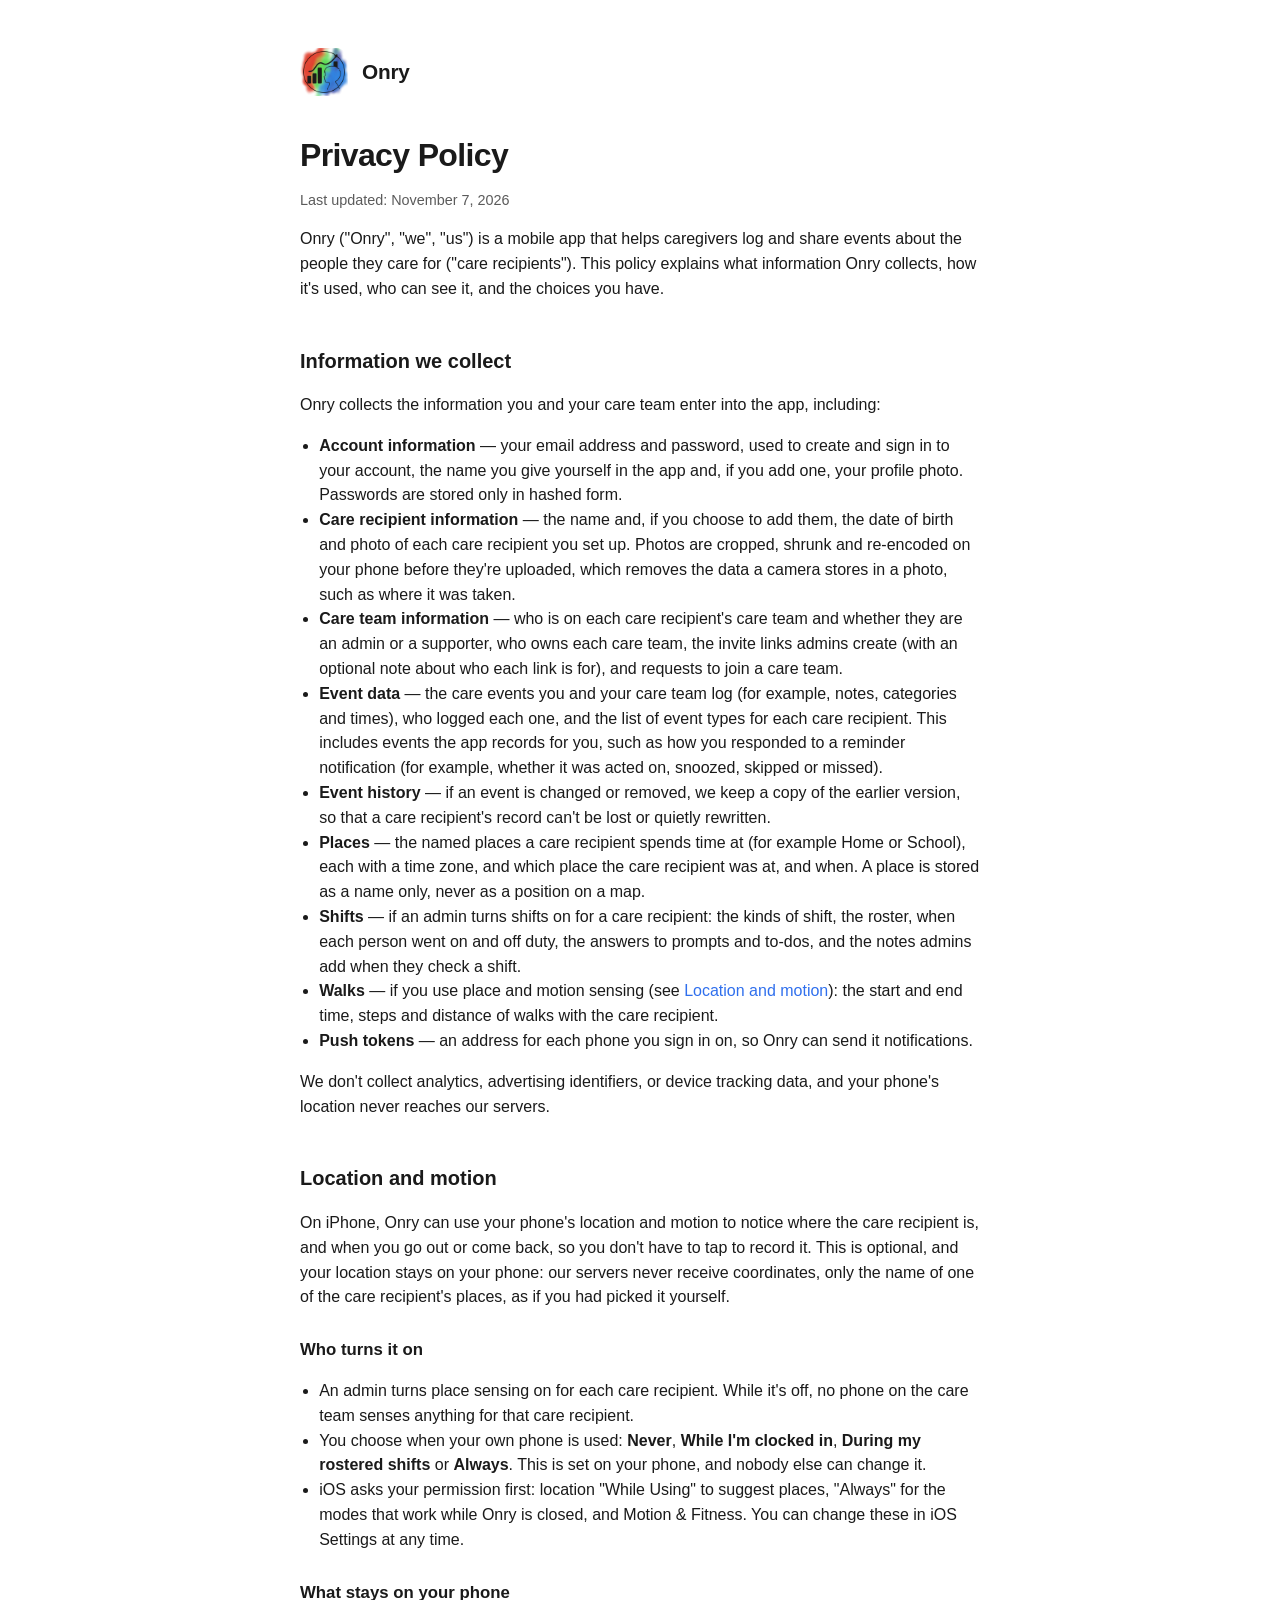
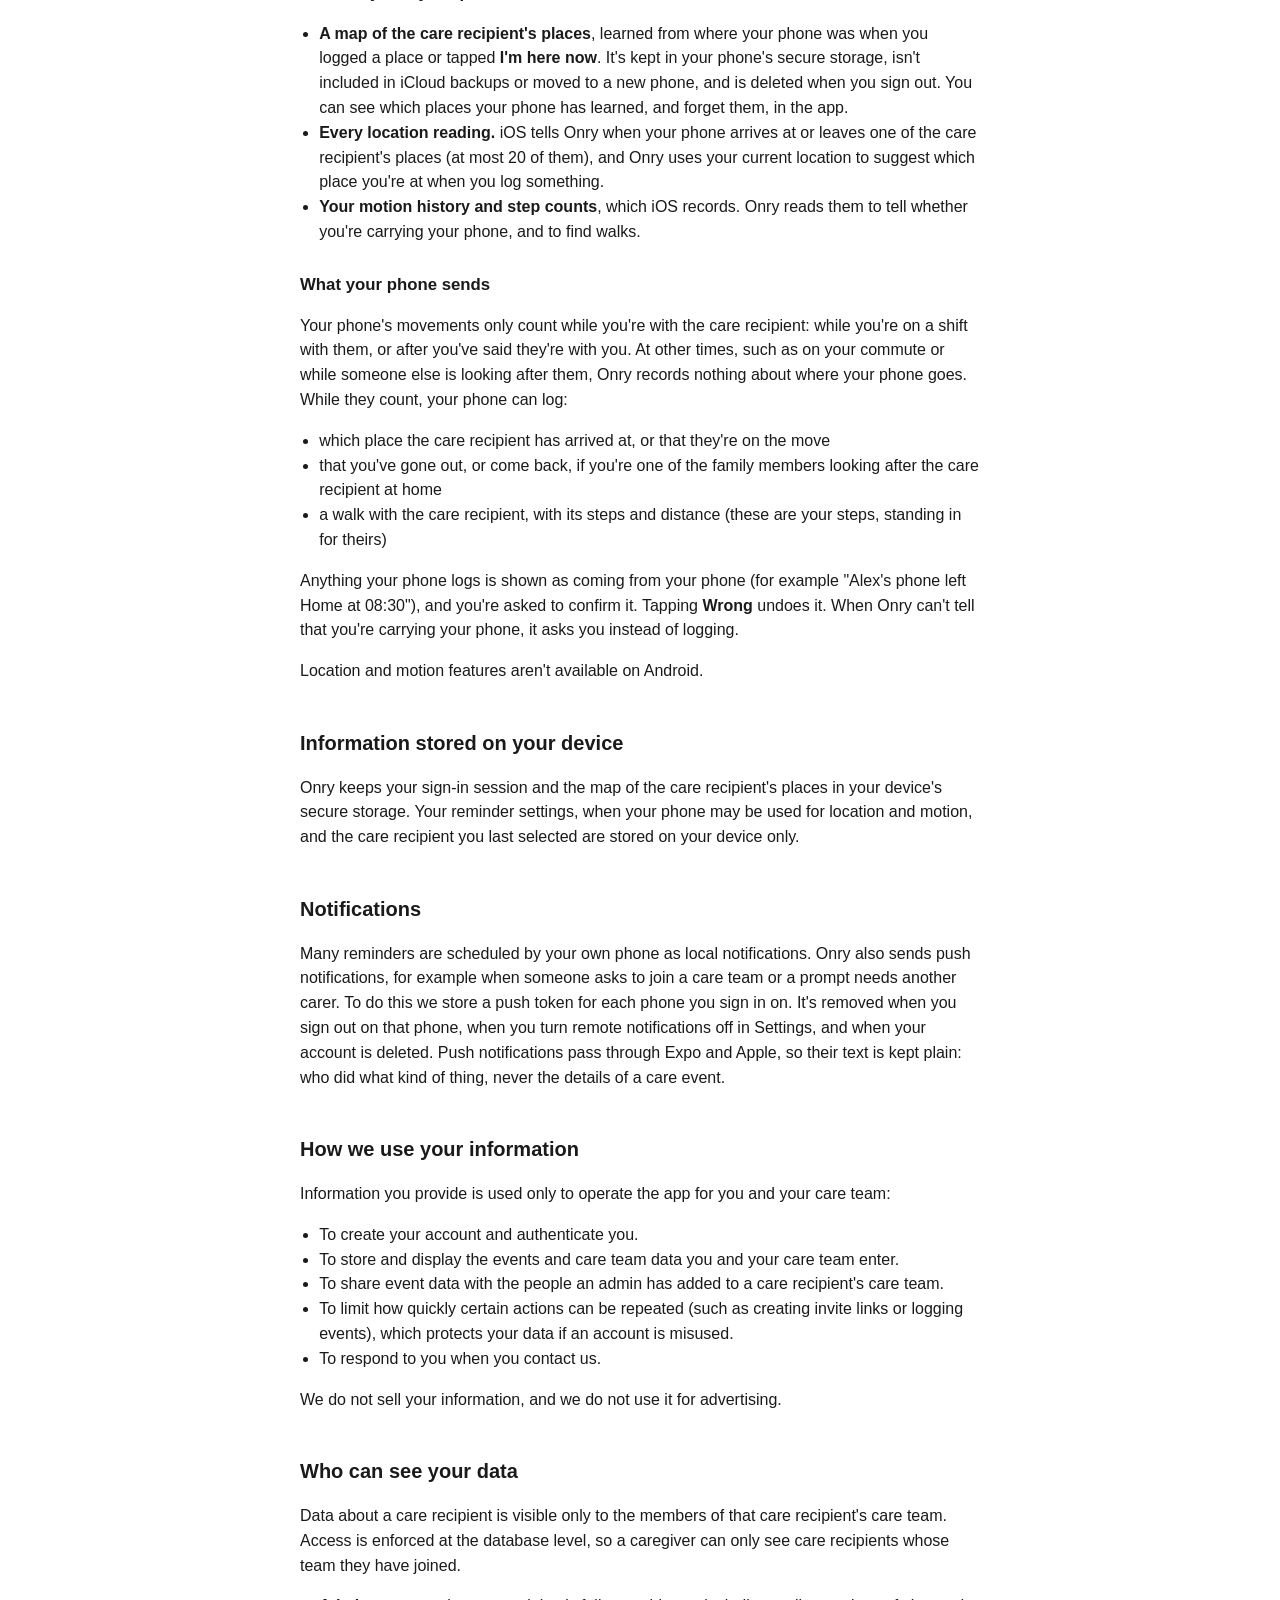
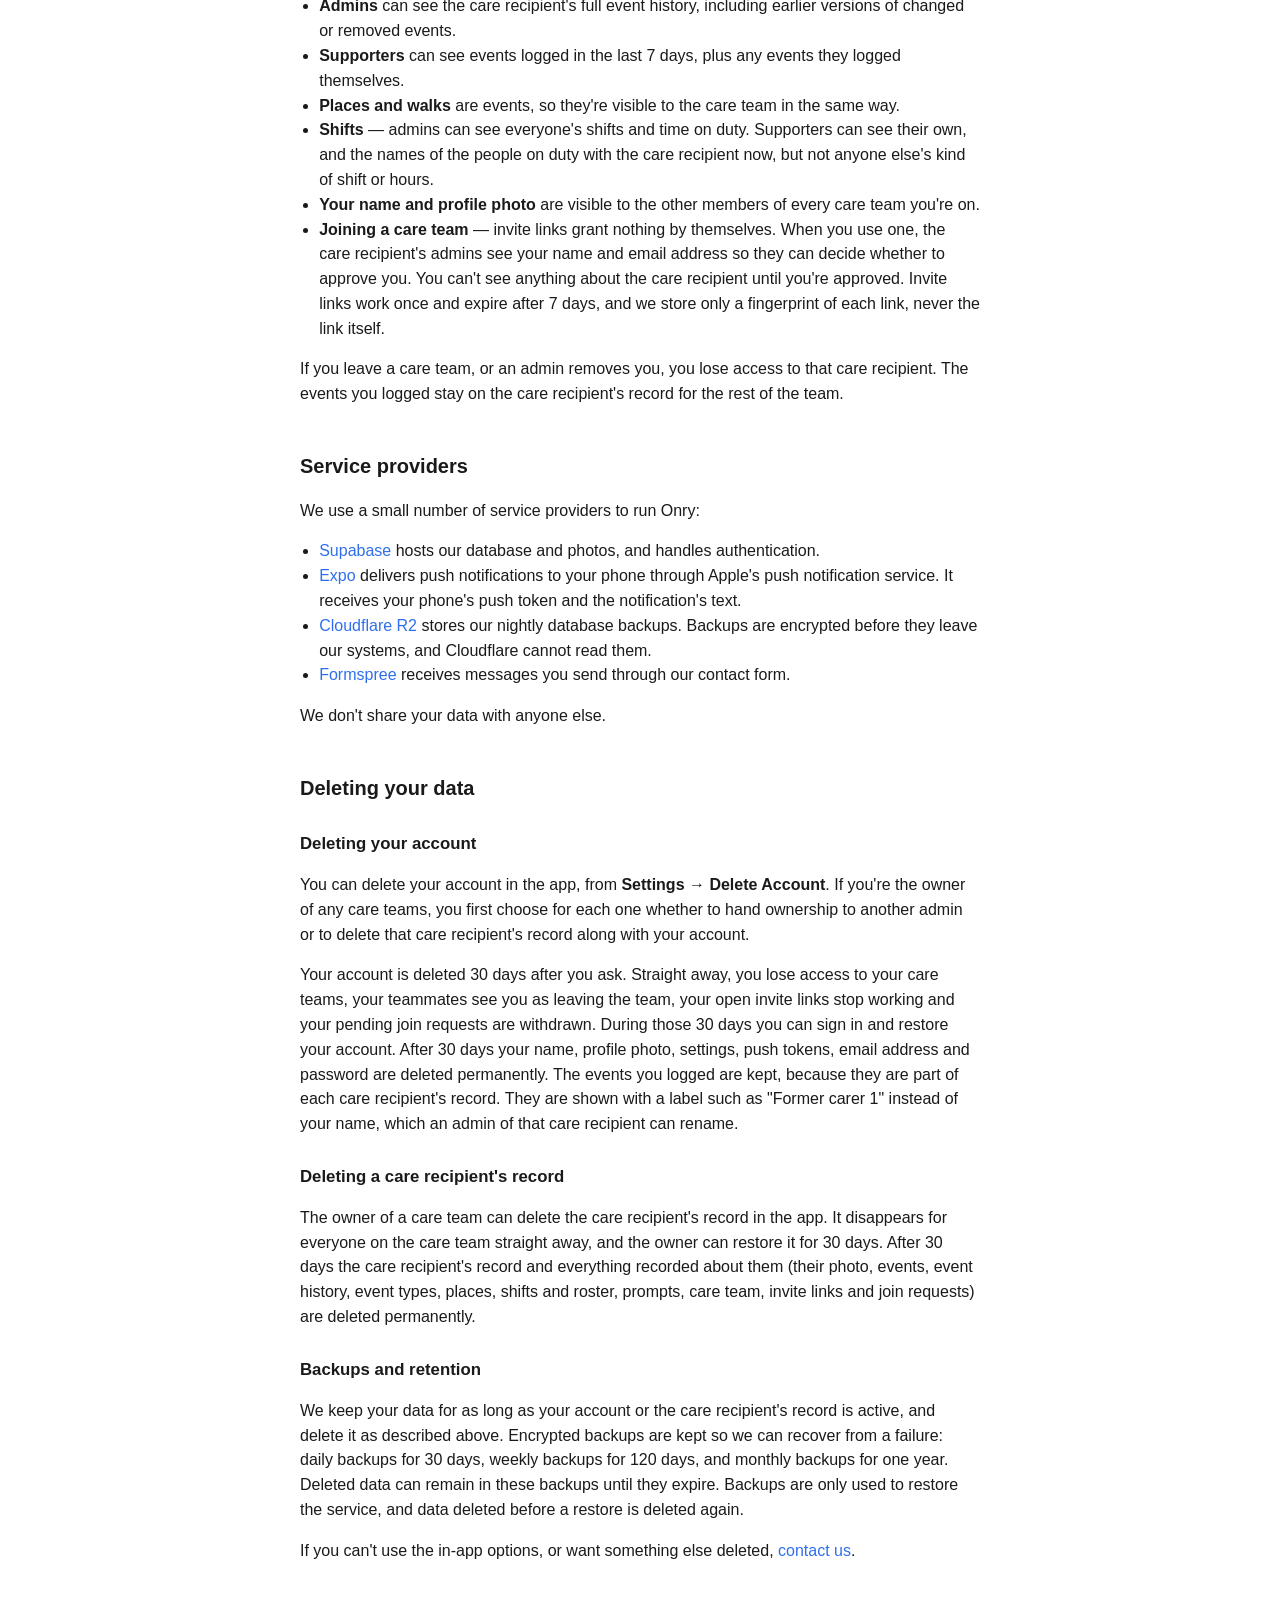
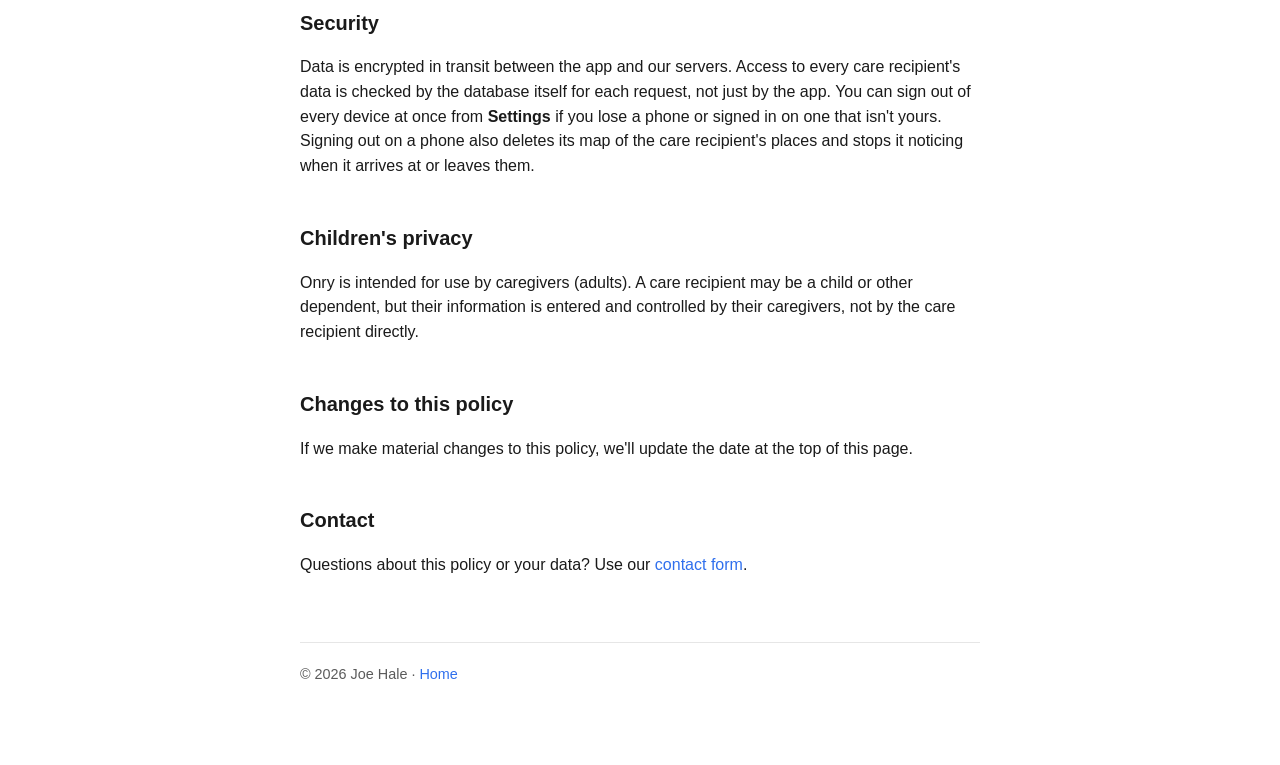
==== privacy/index.html @ ed269657 "📝 Cover location and motion sensing, push notifications, photos, places and shifts in the privacy po" ====
<!doctype html>
<html lang="en">
<head>
  <meta charset="utf-8" />
  <meta name="viewport" content="width=device-width, initial-scale=1" />
  <title>Privacy Policy — Onry</title>
  <meta name="description" content="Onry's privacy policy." />
  <link rel="icon" href="/assets/favicon.png" />
  <link rel="apple-touch-icon" href="/assets/apple-touch-icon.png" />
  <link rel="stylesheet" href="/style.css" />
</head>
<body>
  <div class="wrap">
    <header class="site">
      <img class="logo" src="/assets/logo.png" alt="Onry logo" />
      <span class="name"><a href="/" style="color:inherit">Onry</a></span>
    </header>

    <main>
      <h1>Privacy Policy</h1>
      <p class="updated">Last updated: November 7, 2026</p>

      <p>
        Onry ("Onry", "we", "us") is a mobile app that helps caregivers log and share
        events about the people they care for ("care recipients"). This policy explains what
        information Onry collects, how it's used, who can see it, and the choices you have.
      </p>

      <h2>Information we collect</h2>
      <p>Onry collects the information you and your care team enter into the app, including:</p>
      <ul>
        <li><strong>Account information</strong> — your email address and password, used to create and sign in to your account, the name you give yourself in the app and, if you add one, your profile photo. Passwords are stored only in hashed form.</li>
        <li><strong>Care recipient information</strong> — the name and, if you choose to add them, the date of birth and photo of each care recipient you set up. Photos are cropped, shrunk and re-encoded on your phone before they're uploaded, which removes the data a camera stores in a photo, such as where it was taken.</li>
        <li><strong>Care team information</strong> — who is on each care recipient's care team and whether they are an admin or a supporter, who owns each care team, the invite links admins create (with an optional note about who each link is for), and requests to join a care team.</li>
        <li><strong>Event data</strong> — the care events you and your care team log (for example, notes, categories and times), who logged each one, and the list of event types for each care recipient. This includes events the app records for you, such as how you responded to a reminder notification (for example, whether it was acted on, snoozed, skipped or missed).</li>
        <li><strong>Event history</strong> — if an event is changed or removed, we keep a copy of the earlier version, so that a care recipient's record can't be lost or quietly rewritten.</li>
        <li><strong>Places</strong> — the named places a care recipient spends time at (for example Home or School), each with a time zone, and which place the care recipient was at, and when. A place is stored as a name only, never as a position on a map.</li>
        <li><strong>Shifts</strong> — if an admin turns shifts on for a care recipient: the kinds of shift, the roster, when each person went on and off duty, the answers to prompts and to-dos, and the notes admins add when they check a shift.</li>
        <li><strong>Walks</strong> — if you use place and motion sensing (see <a href="#location-and-motion">Location and motion</a>): the start and end time, steps and distance of walks with the care recipient.</li>
        <li><strong>Push tokens</strong> — an address for each phone you sign in on, so Onry can send it notifications.</li>
      </ul>
      <p>
        We don't collect analytics, advertising identifiers, or device tracking data, and your
        phone's location never reaches our servers.
      </p>

      <h2 id="location-and-motion">Location and motion</h2>
      <p>
        On iPhone, Onry can use your phone's location and motion to notice where the care
        recipient is, and when you go out or come back, so you don't have to tap to record it.
        This is optional, and your location stays on your phone: our servers never receive
        coordinates, only the name of one of the care recipient's places, as if you had picked
        it yourself.
      </p>
      <h3>Who turns it on</h3>
      <ul>
        <li>An admin turns place sensing on for each care recipient. While it's off, no phone on the care team senses anything for that care recipient.</li>
        <li>You choose when your own phone is used: <strong>Never</strong>, <strong>While I'm clocked in</strong>, <strong>During my rostered shifts</strong> or <strong>Always</strong>. This is set on your phone, and nobody else can change it.</li>
        <li>iOS asks your permission first: location "While Using" to suggest places, "Always" for the modes that work while Onry is closed, and Motion &amp; Fitness. You can change these in iOS Settings at any time.</li>
      </ul>
      <h3>What stays on your phone</h3>
      <ul>
        <li><strong>A map of the care recipient's places</strong>, learned from where your phone was when you logged a place or tapped <strong>I'm here now</strong>. It's kept in your phone's secure storage, isn't included in iCloud backups or moved to a new phone, and is deleted when you sign out. You can see which places your phone has learned, and forget them, in the app.</li>
        <li><strong>Every location reading.</strong> iOS tells Onry when your phone arrives at or leaves one of the care recipient's places (at most 20 of them), and Onry uses your current location to suggest which place you're at when you log something.</li>
        <li><strong>Your motion history and step counts</strong>, which iOS records. Onry reads them to tell whether you're carrying your phone, and to find walks.</li>
      </ul>
      <h3>What your phone sends</h3>
      <p>
        Your phone's movements only count while you're with the care recipient: while you're on
        a shift with them, or after you've said they're with you. At other times, such as on your
        commute or while someone else is looking after them, Onry records nothing about where
        your phone goes. While they count, your phone can log:
      </p>
      <ul>
        <li>which place the care recipient has arrived at, or that they're on the move</li>
        <li>that you've gone out, or come back, if you're one of the family members looking after the care recipient at home</li>
        <li>a walk with the care recipient, with its steps and distance (these are your steps, standing in for theirs)</li>
      </ul>
      <p>
        Anything your phone logs is shown as coming from your phone (for example "Alex's phone
        left Home at 08:30"), and you're asked to confirm it. Tapping <strong>Wrong</strong> undoes
        it. When Onry can't tell that you're carrying your phone, it asks you instead of logging.
      </p>
      <p>
        Location and motion features aren't available on Android.
      </p>

      <h2>Information stored on your device</h2>
      <p>
        Onry keeps your sign-in session and the map of the care recipient's places in your
        device's secure storage. Your reminder settings, when your phone may be used for
        location and motion, and the care recipient you last selected are stored on your device
        only.
      </p>

      <h2>Notifications</h2>
      <p>
        Many reminders are scheduled by your own phone as local notifications. Onry also sends
        push notifications, for example when someone asks to join a care team or a prompt needs
        another carer. To do this we store a push token for each phone you sign in on. It's
        removed when you sign out on that phone, when you turn remote notifications off in
        Settings, and when your account is deleted. Push notifications pass through Expo and
        Apple, so their text is kept plain: who did what kind of thing, never the details of a
        care event.
      </p>

      <h2>How we use your information</h2>
      <p>Information you provide is used only to operate the app for you and your care team:</p>
      <ul>
        <li>To create your account and authenticate you.</li>
        <li>To store and display the events and care team data you and your care team enter.</li>
        <li>To share event data with the people an admin has added to a care recipient's care team.</li>
        <li>To limit how quickly certain actions can be repeated (such as creating invite links or logging events), which protects your data if an account is misused.</li>
        <li>To respond to you when you contact us.</li>
      </ul>
      <p>We do not sell your information, and we do not use it for advertising.</p>

      <h2>Who can see your data</h2>
      <p>
        Data about a care recipient is visible only to the members of that care recipient's care
        team. Access is enforced at the database level, so a caregiver can only see care
        recipients whose team they have joined.
      </p>
      <ul>
        <li><strong>Admins</strong> can see the care recipient's full event history, including earlier versions of changed or removed events.</li>
        <li><strong>Supporters</strong> can see events logged in the last 7 days, plus any events they logged themselves.</li>
        <li><strong>Places and walks</strong> are events, so they're visible to the care team in the same way.</li>
        <li><strong>Shifts</strong> — admins can see everyone's shifts and time on duty. Supporters can see their own, and the names of the people on duty with the care recipient now, but not anyone else's kind of shift or hours.</li>
        <li><strong>Your name and profile photo</strong> are visible to the other members of every care team you're on.</li>
        <li>
          <strong>Joining a care team</strong> — invite links grant nothing by themselves. When
          you use one, the care recipient's admins see your name and email address so they can
          decide whether to approve you. You can't see anything about the care recipient until
          you're approved. Invite links work once and expire after 7 days, and we store only a
          fingerprint of each link, never the link itself.
        </li>
      </ul>
      <p>
        If you leave a care team, or an admin removes you, you lose access to that care
        recipient. The events you logged stay on the care recipient's record for the rest of the
        team.
      </p>

      <h2>Service providers</h2>
      <p>We use a small number of service providers to run Onry:</p>
      <ul>
        <li><a href="https://supabase.com" target="_blank" rel="noopener">Supabase</a> hosts our database and photos, and handles authentication.</li>
        <li><a href="https://expo.dev" target="_blank" rel="noopener">Expo</a> delivers push notifications to your phone through Apple's push notification service. It receives your phone's push token and the notification's text.</li>
        <li><a href="https://www.cloudflare.com/developer-platform/products/r2/" target="_blank" rel="noopener">Cloudflare R2</a> stores our nightly database backups. Backups are encrypted before they leave our systems, and Cloudflare cannot read them.</li>
        <li><a href="https://formspree.io" target="_blank" rel="noopener">Formspree</a> receives messages you send through our contact form.</li>
      </ul>
      <p>We don't share your data with anyone else.</p>

      <h2>Deleting your data</h2>
      <h3>Deleting your account</h3>
      <p>
        You can delete your account in the app, from <strong>Settings → Delete Account</strong>.
        If you're the owner of any care teams, you first choose for each one whether to hand
        ownership to another admin or to delete that care recipient's record along with your
        account.
      </p>
      <p>
        Your account is deleted 30 days after you ask. Straight away, you lose access to your care
        teams, your teammates see you as leaving the team, your open invite links stop working and
        your pending join requests are withdrawn. During those 30 days you can sign in and restore
        your account. After 30 days your name, profile photo, settings, push tokens, email address
        and password are deleted permanently. The events you logged are kept, because they are part of each care
        recipient's record. They are shown with a label such as "Former carer 1" instead of your
        name, which an admin of that care recipient can rename.
      </p>
      <h3>Deleting a care recipient's record</h3>
      <p>
        The owner of a care team can delete the care recipient's record in the app. It disappears
        for everyone on the care team straight away, and the owner can restore it for 30 days.
        After 30 days the care recipient's record and everything recorded about them (their photo, events, event history, event types,
        places, shifts and roster, prompts, care team, invite links and join requests) are deleted
        permanently.
      </p>
      <h3>Backups and retention</h3>
      <p>
        We keep your data for as long as your account or the care recipient's record is active,
        and delete it as described above. Encrypted backups are kept so we can recover from a
        failure: daily backups for 30 days, weekly backups for 120 days, and monthly backups for
        one year. Deleted data can remain in these backups until they expire. Backups are only
        used to restore the service, and data deleted before a restore is deleted again.
      </p>
      <p>
        If you can't use the in-app options, or want something else deleted,
        <a href="/contact/">contact us</a>.
      </p>

      <h2>Security</h2>
      <p>
        Data is encrypted in transit between the app and our servers. Access to every care
        recipient's data is checked by the database itself for each request, not just by the app.
        You can sign out of every device at once from <strong>Settings</strong> if you lose a
        phone or signed in on one that isn't yours. Signing out on a phone also deletes its map
        of the care recipient's places and stops it noticing when it arrives at or leaves them.
      </p>

      <h2>Children's privacy</h2>
      <p>
        Onry is intended for use by caregivers (adults). A care recipient may be a child or
        other dependent, but their information is entered and controlled by their caregivers, not
        by the care recipient directly.
      </p>

      <h2>Changes to this policy</h2>
      <p>
        If we make material changes to this policy, we'll update the date at the top of this page.
      </p>

      <h2>Contact</h2>
      <p>
        Questions about this policy or your data? Use our <a href="/contact/">contact form</a>.
      </p>
    </main>

    <footer class="site">
      &copy; <span id="year"></span> Joe Hale · <a href="/">Home</a>
    </footer>
  </div>

  <script>
    document.getElementById("year").textContent = new Date().getFullYear();
  </script>
</body>
</html>
---- style.css ----
:root {
  color-scheme: light dark;
  --bg: #ffffff;
  --fg: #1a1a1a;
  --muted: #5b5b5b;
  --accent: #2f6fed;
  --border: #e6e6e6;
  --card-bg: #f7f8fa;
}

@media (prefers-color-scheme: dark) {
  :root {
    --bg: #121212;
    --fg: #f2f2f2;
    --muted: #b3b3b3;
    --accent: #6fa1ff;
    --border: #2a2a2a;
    --card-bg: #1c1d1f;
  }
}

* {
  box-sizing: border-box;
}

html, body {
  margin: 0;
  padding: 0;
}

body {
  background: var(--bg);
  color: var(--fg);
  font-family: -apple-system, BlinkMacSystemFont, "Segoe UI", Roboto, Helvetica, Arial, sans-serif;
  line-height: 1.55;
}

.wrap {
  max-width: 720px;
  margin: 0 auto;
  padding: 48px 20px 80px;
}

header.site {
  display: flex;
  align-items: center;
  gap: 14px;
  margin-bottom: 40px;
}

header.site img.logo {
  width: 48px;
  height: 48px;
  border-radius: 12px;
}

header.site .name {
  font-size: 1.3rem;
  font-weight: 700;
  letter-spacing: -0.01em;
}

header.site .name a {
  color: inherit;
}

.card-title {
  font-size: 1.05rem;
  margin: 0 0 6px;
}

.card p:last-child {
  margin-bottom: 0;
}

a.button {
  display: inline-block;
  font-weight: 600;
  color: #fff;
  background: var(--accent);
  border-radius: 8px;
  padding: 10px 20px;
}

a.button:hover {
  text-decoration: none;
  opacity: 0.9;
}

a {
  color: var(--accent);
  text-decoration: none;
}

a:hover {
  text-decoration: underline;
}

h1 {
  font-size: 2rem;
  line-height: 1.2;
  margin: 0 0 12px;
  letter-spacing: -0.02em;
}

h2 {
  font-size: 1.25rem;
  margin-top: 2.2em;
}

h3 {
  font-size: 1.05rem;
  margin: 1.6em 0 0.4em;
}

p.tagline {
  font-size: 1.15rem;
  color: var(--muted);
  margin-top: 0;
}

.card {
  background: var(--card-bg);
  border: 1px solid var(--border);
  border-radius: 14px;
  padding: 24px;
  margin: 28px 0;
}

.links {
  display: flex;
  flex-wrap: wrap;
  gap: 10px 20px;
  margin-top: 24px;
}

form.card {
  display: flex;
  flex-direction: column;
  gap: 6px;
}

form.card label {
  font-size: 0.9rem;
  color: var(--muted);
  margin-top: 10px;
}

form.card label:first-of-type {
  margin-top: 0;
}

form.card input[type="email"],
form.card textarea {
  font: inherit;
  color: var(--fg);
  background: var(--bg);
  border: 1px solid var(--border);
  border-radius: 8px;
  padding: 10px 12px;
  resize: vertical;
}

form.card button {
  align-self: flex-start;
  margin-top: 14px;
  font: inherit;
  font-weight: 600;
  color: #fff;
  background: var(--accent);
  border: none;
  border-radius: 8px;
  padding: 10px 20px;
  cursor: pointer;
}

form.card button:hover {
  opacity: 0.9;
}

footer.site {
  margin-top: 64px;
  padding-top: 20px;
  border-top: 1px solid var(--border);
  color: var(--muted);
  font-size: 0.9rem;
}

.updated {
  color: var(--muted);
  font-size: 0.9rem;
}

ul {
  padding-left: 1.2em;
}

code {
  background: var(--card-bg);
  padding: 0.1em 0.4em;
  border-radius: 4px;
  font-size: 0.9em;
}
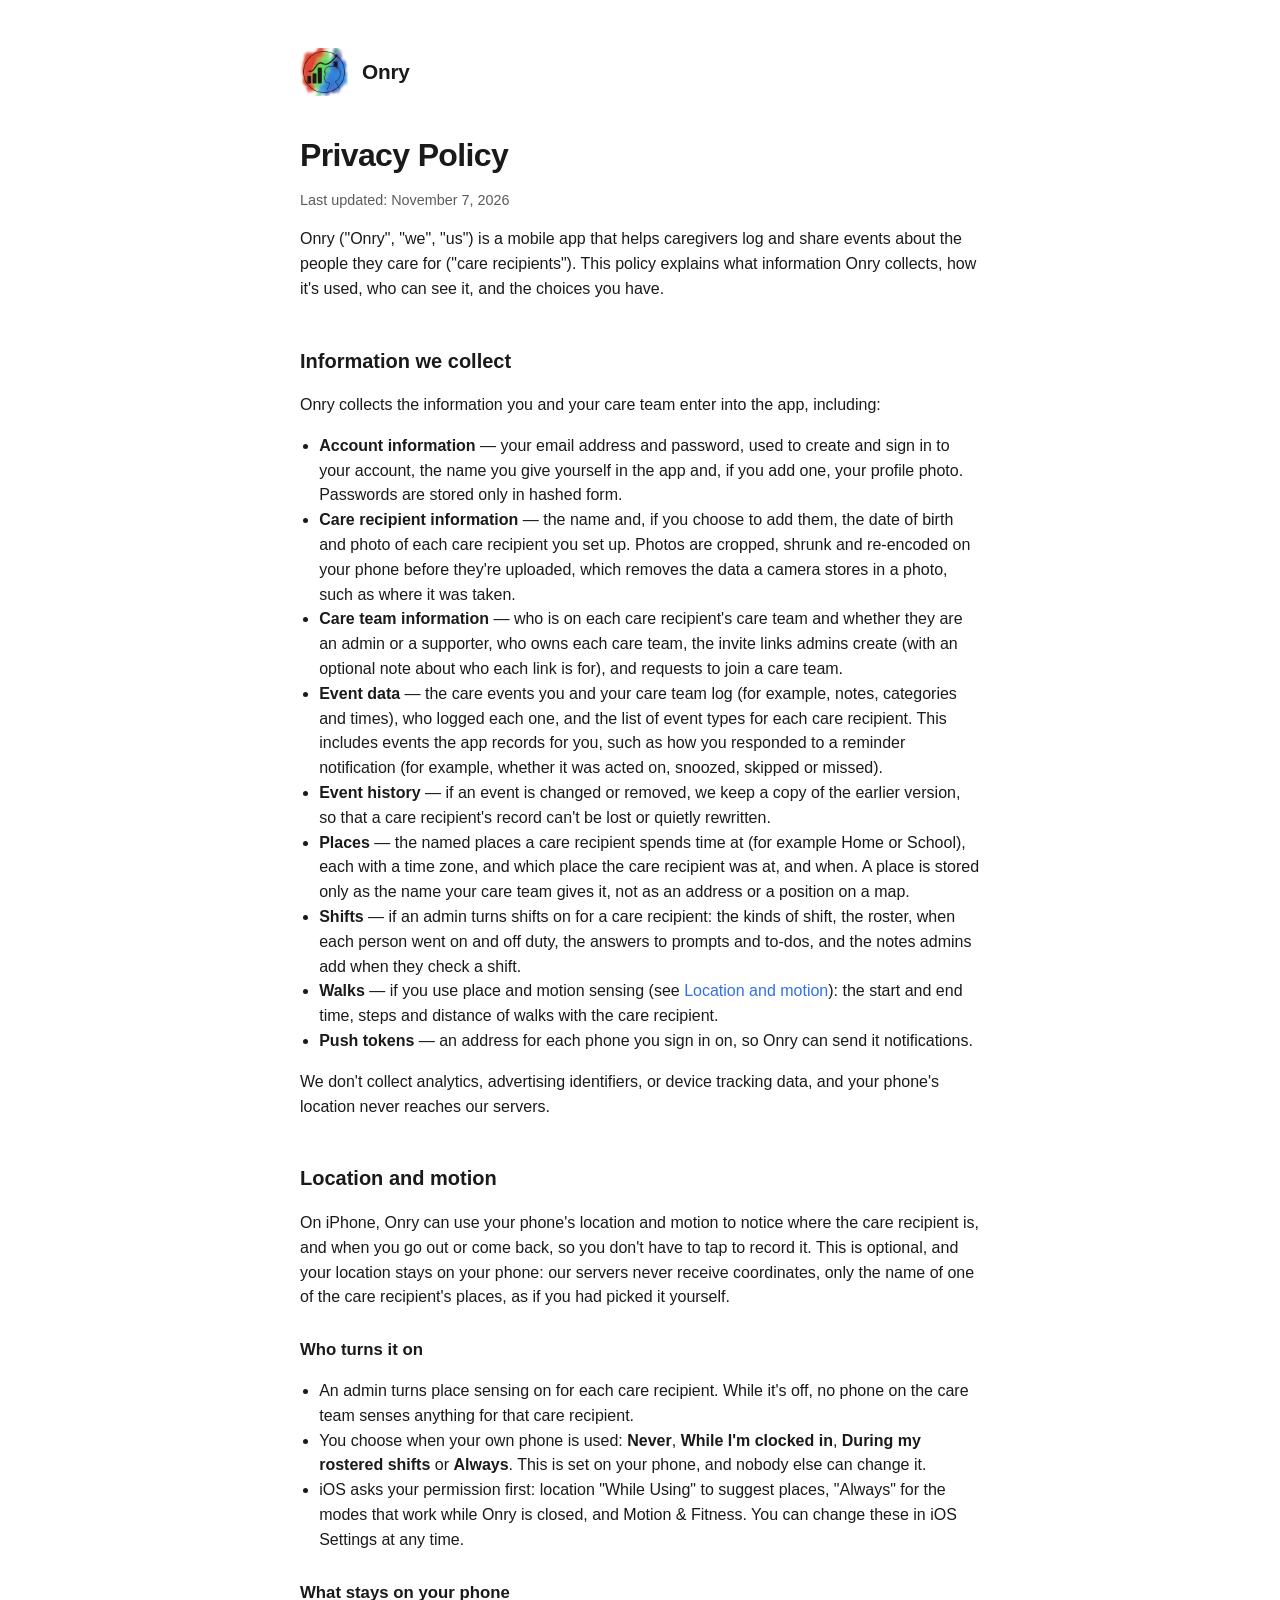
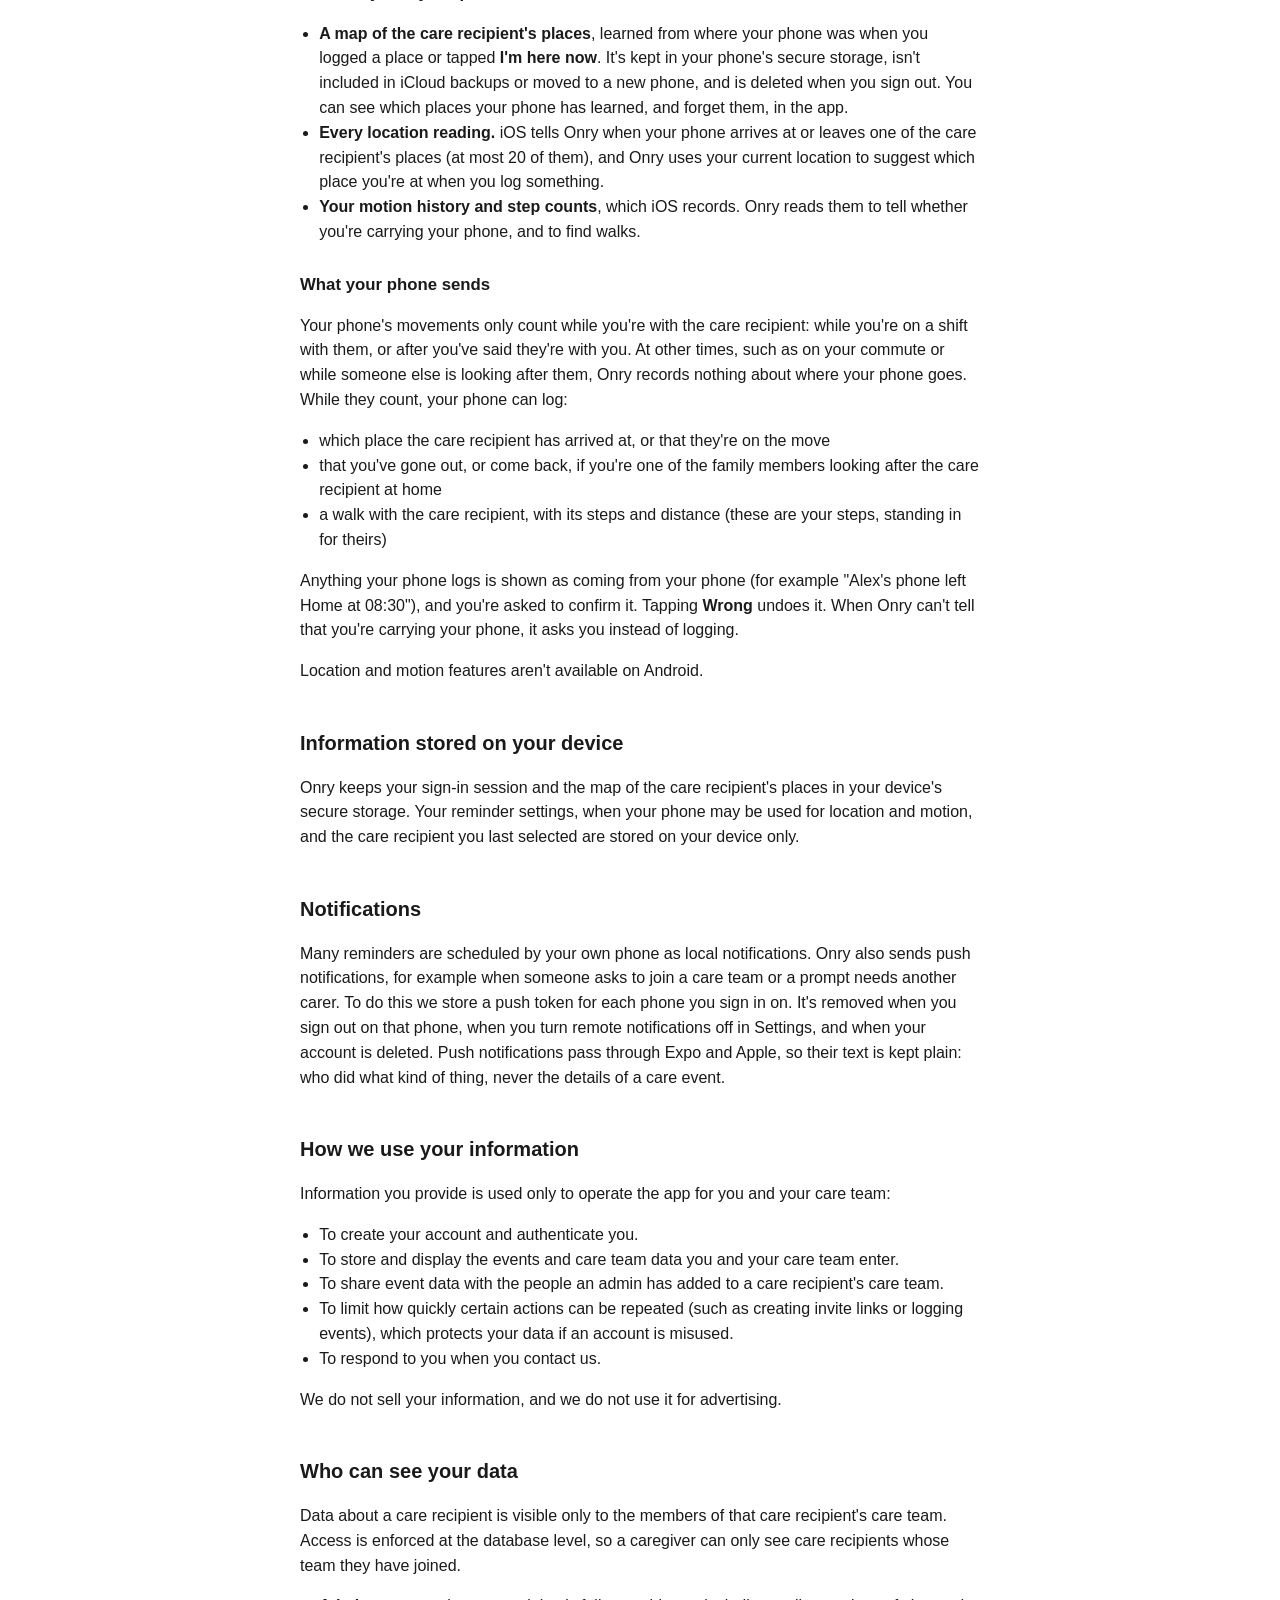
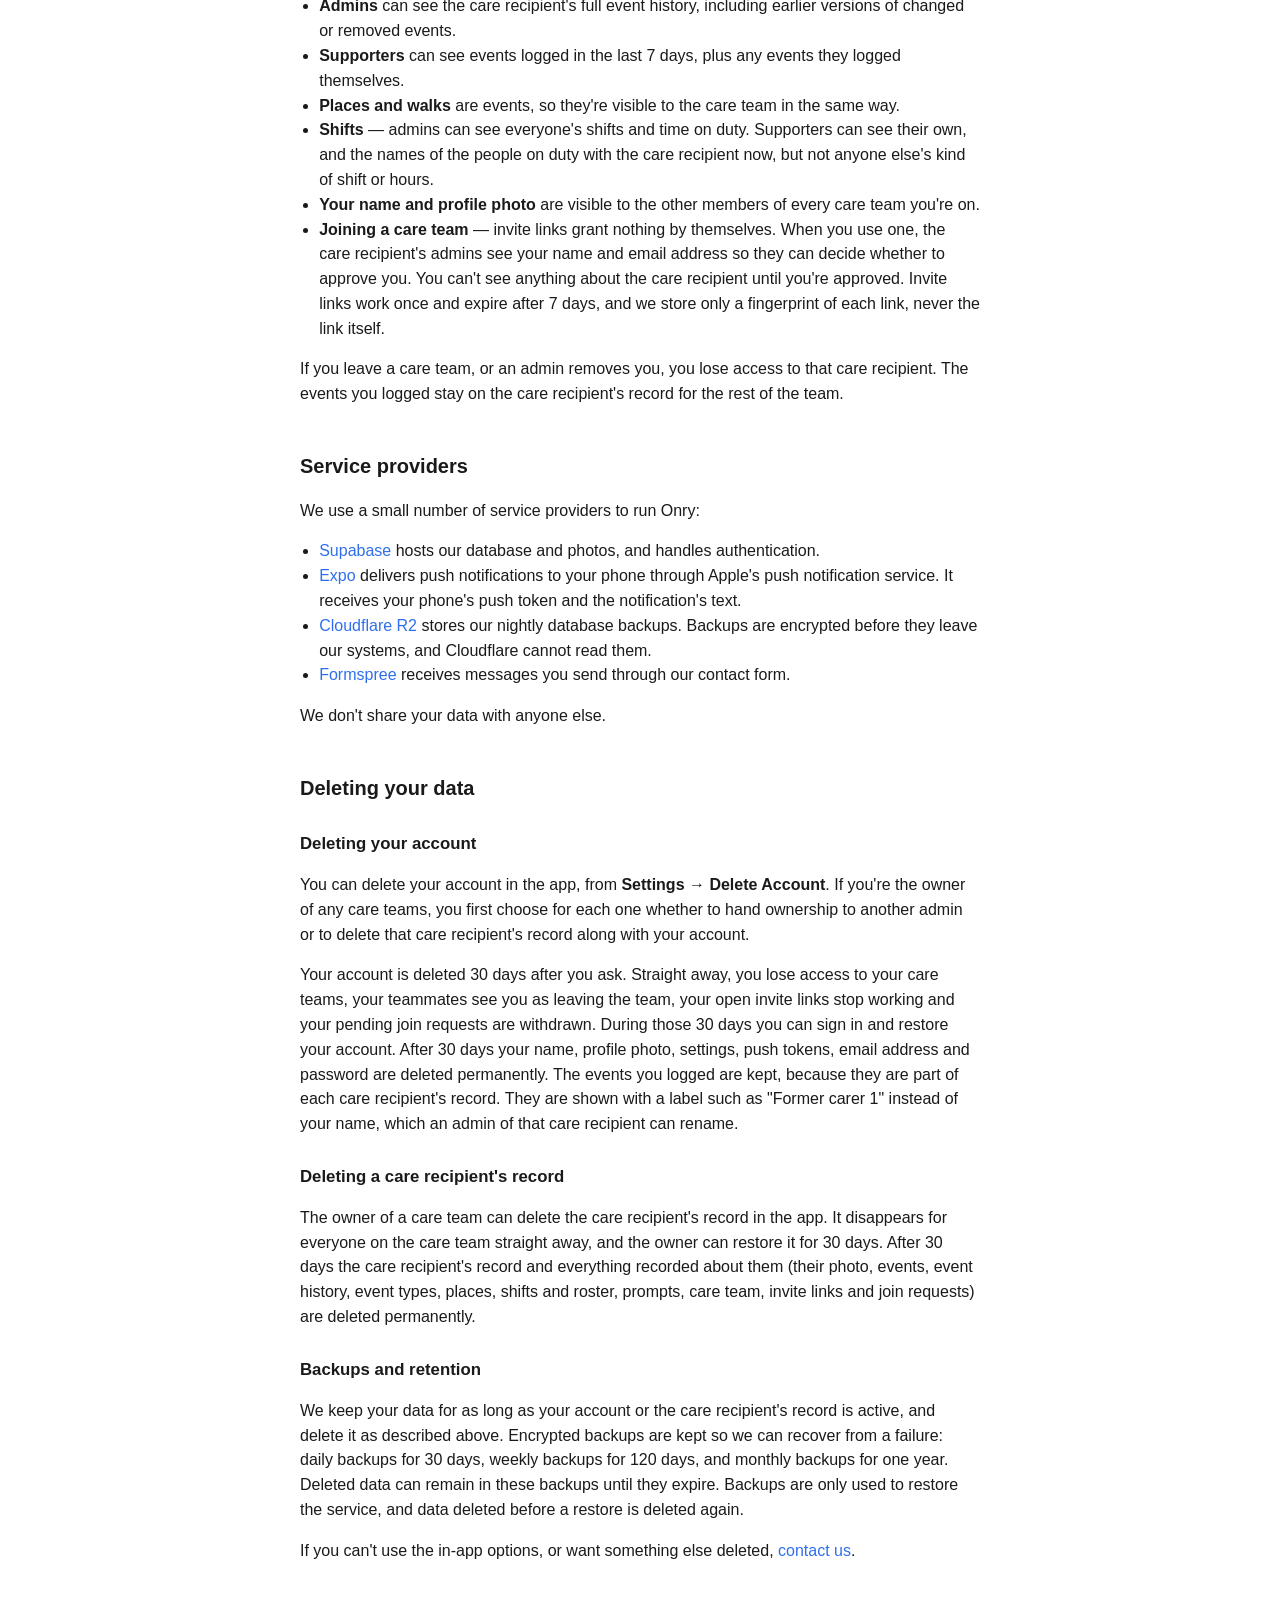
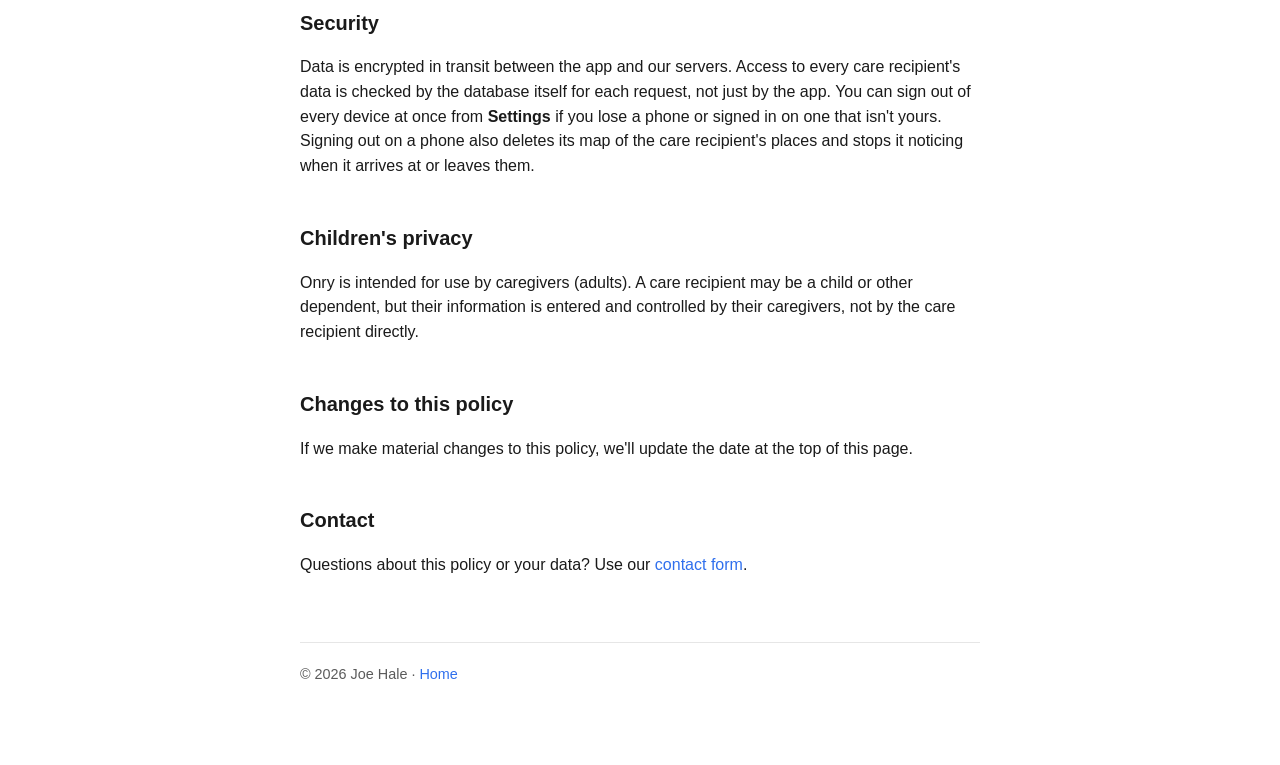
==== commit 6ec870d5: "📝 Say that a place's name is chosen by the care team, not an address Co-Authored-By: Claude Opus 5.5" ====
--- a/privacy/index.html
+++ b/privacy/index.html
@@ -34,7 +34,7 @@
         <li><strong>Care team information</strong> — who is on each care recipient's care team and whether they are an admin or a supporter, who owns each care team, the invite links admins create (with an optional note about who each link is for), and requests to join a care team.</li>
         <li><strong>Event data</strong> — the care events you and your care team log (for example, notes, categories and times), who logged each one, and the list of event types for each care recipient. This includes events the app records for you, such as how you responded to a reminder notification (for example, whether it was acted on, snoozed, skipped or missed).</li>
         <li><strong>Event history</strong> — if an event is changed or removed, we keep a copy of the earlier version, so that a care recipient's record can't be lost or quietly rewritten.</li>
-        <li><strong>Places</strong> — the named places a care recipient spends time at (for example Home or School), each with a time zone, and which place the care recipient was at, and when. A place is stored as a name only, never as a position on a map.</li>
+        <li><strong>Places</strong> — the named places a care recipient spends time at (for example Home or School), each with a time zone, and which place the care recipient was at, and when. A place is stored only as the name your care team gives it, not as an address or a position on a map.</li>
         <li><strong>Shifts</strong> — if an admin turns shifts on for a care recipient: the kinds of shift, the roster, when each person went on and off duty, the answers to prompts and to-dos, and the notes admins add when they check a shift.</li>
         <li><strong>Walks</strong> — if you use place and motion sensing (see <a href="#location-and-motion">Location and motion</a>): the start and end time, steps and distance of walks with the care recipient.</li>
         <li><strong>Push tokens</strong> — an address for each phone you sign in on, so Onry can send it notifications.</li>
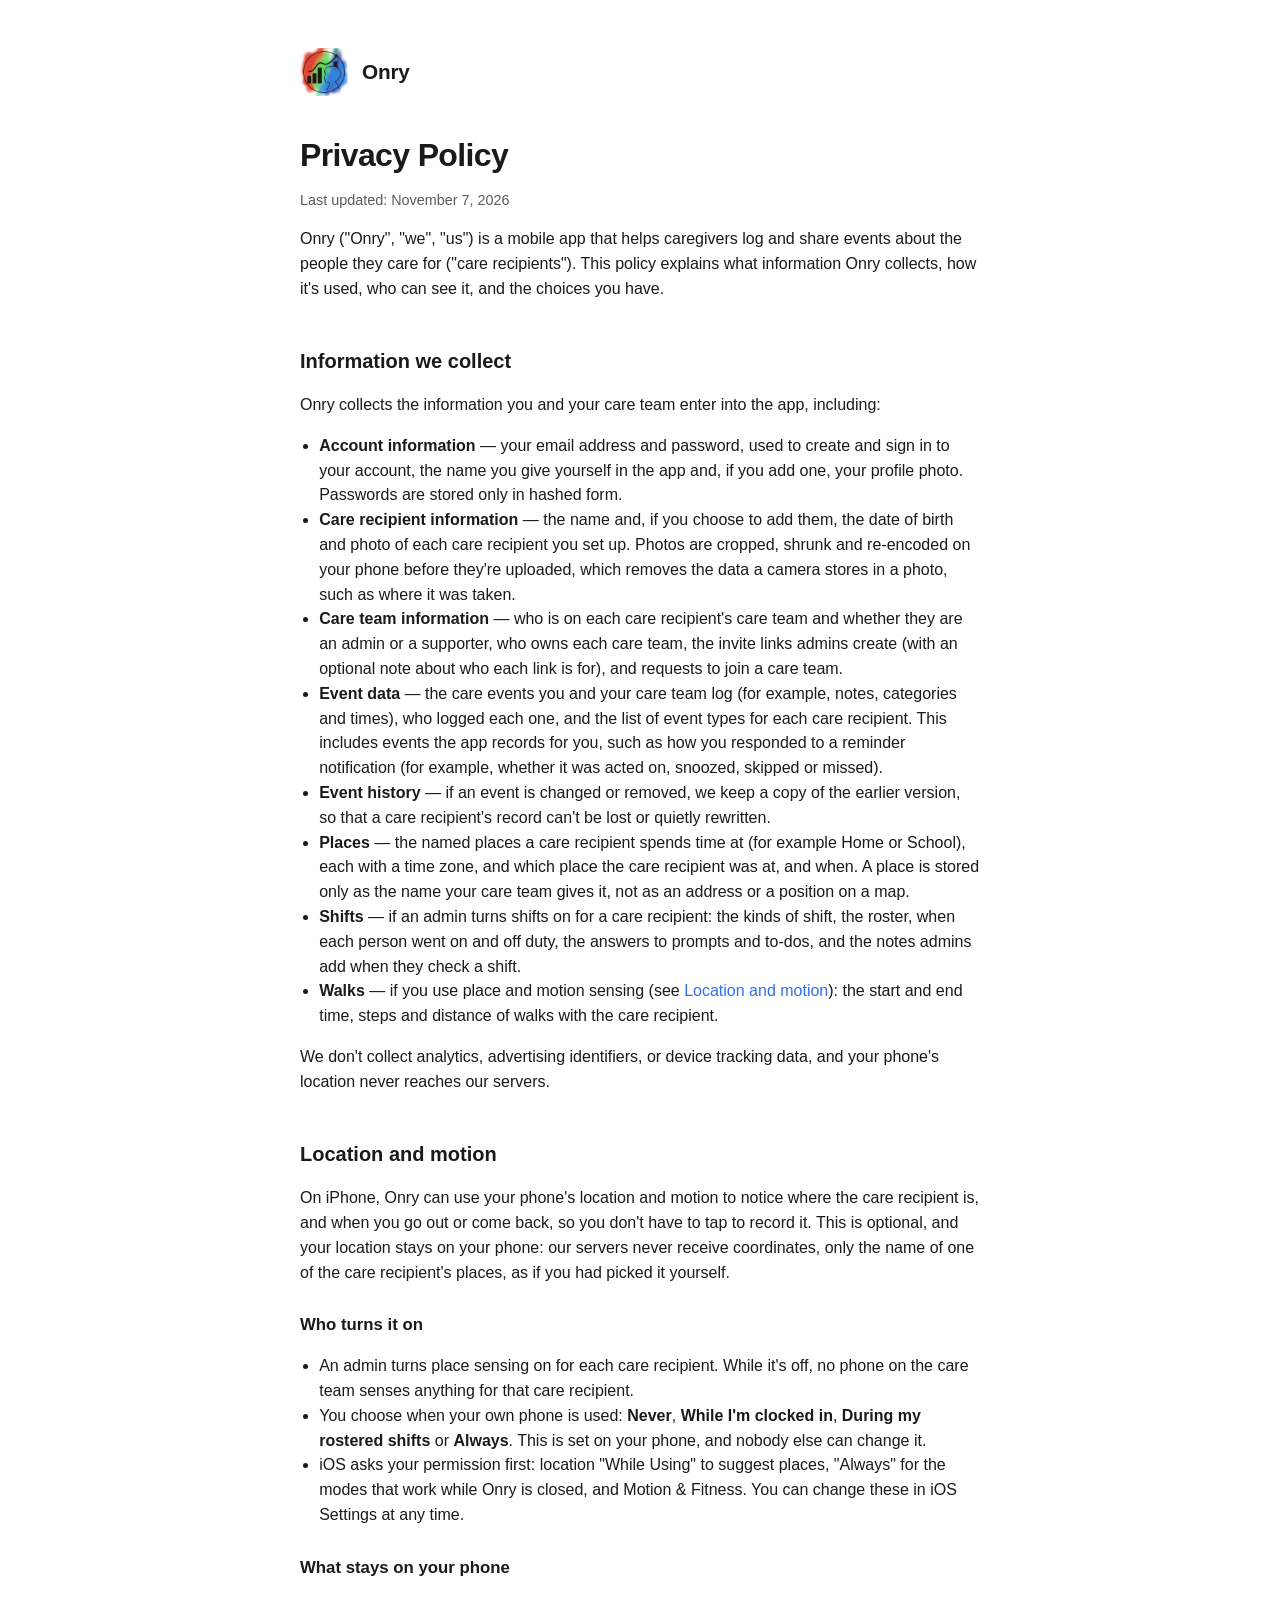
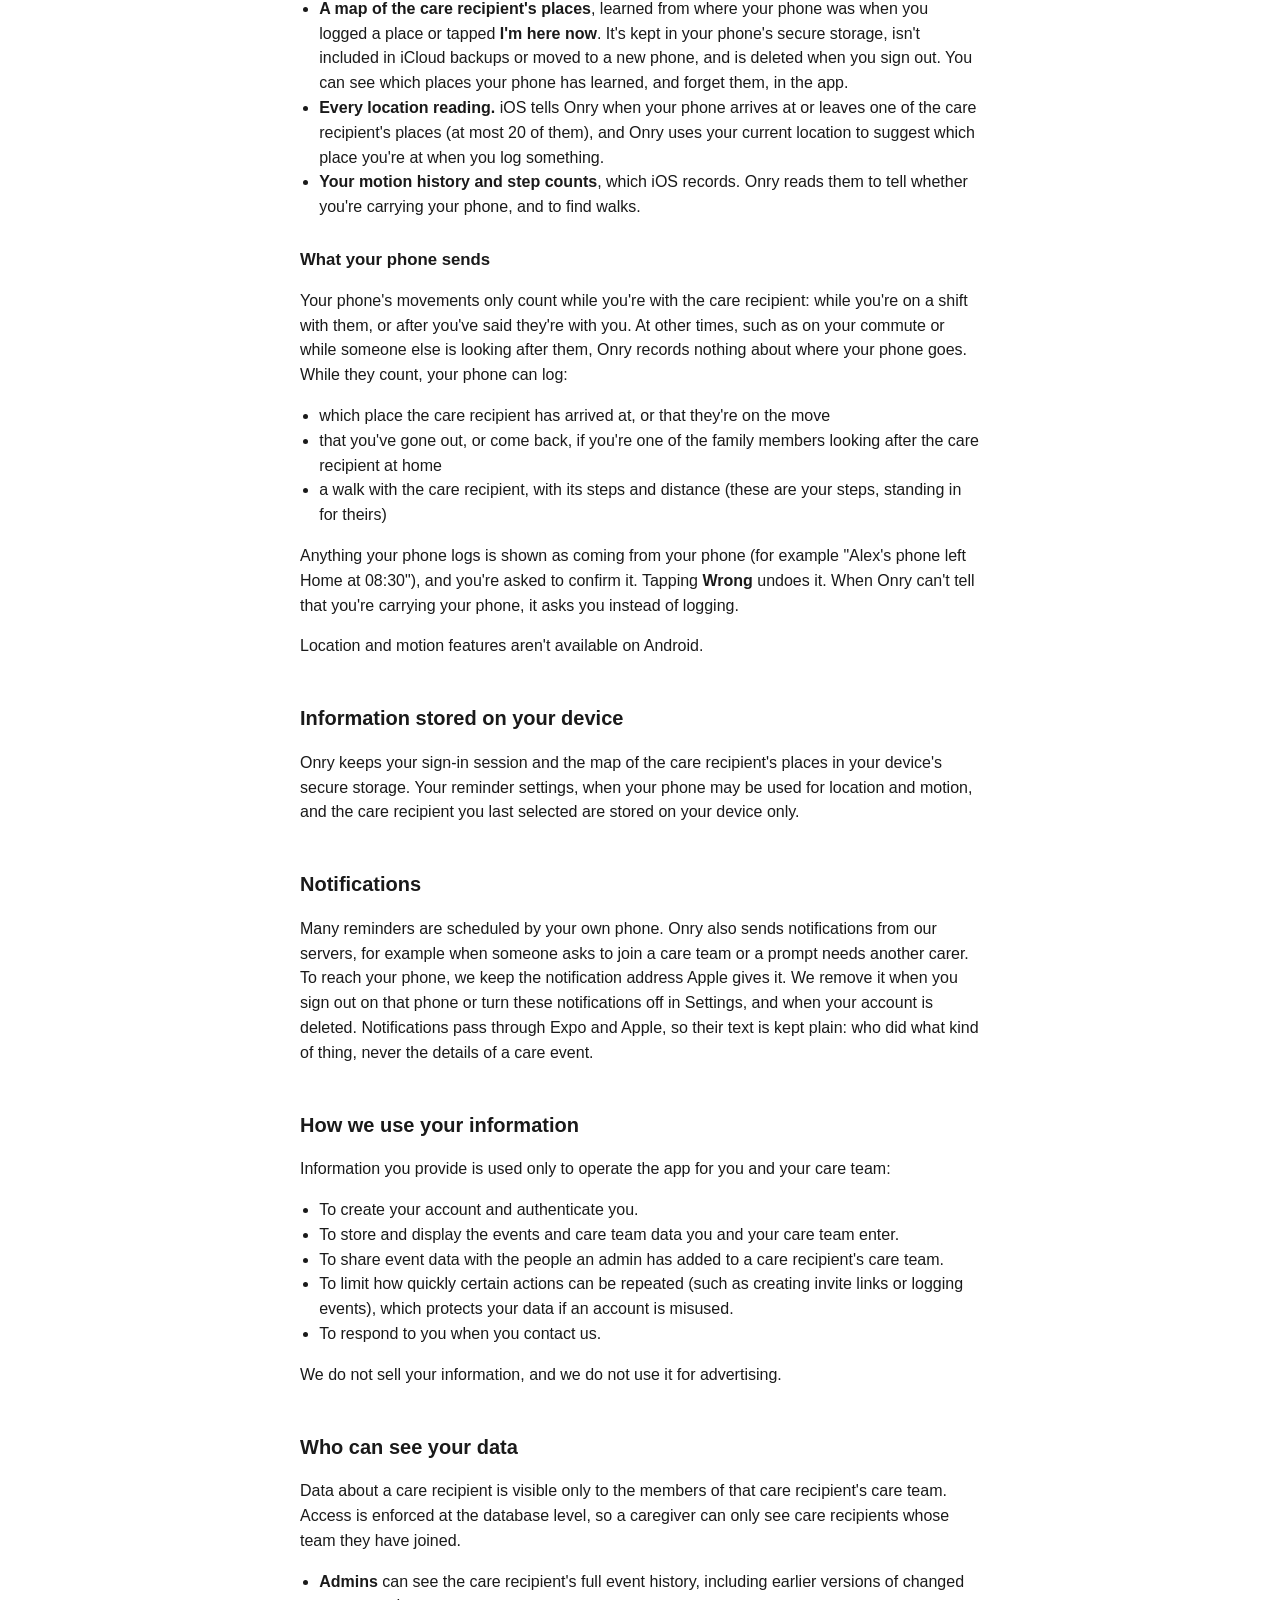
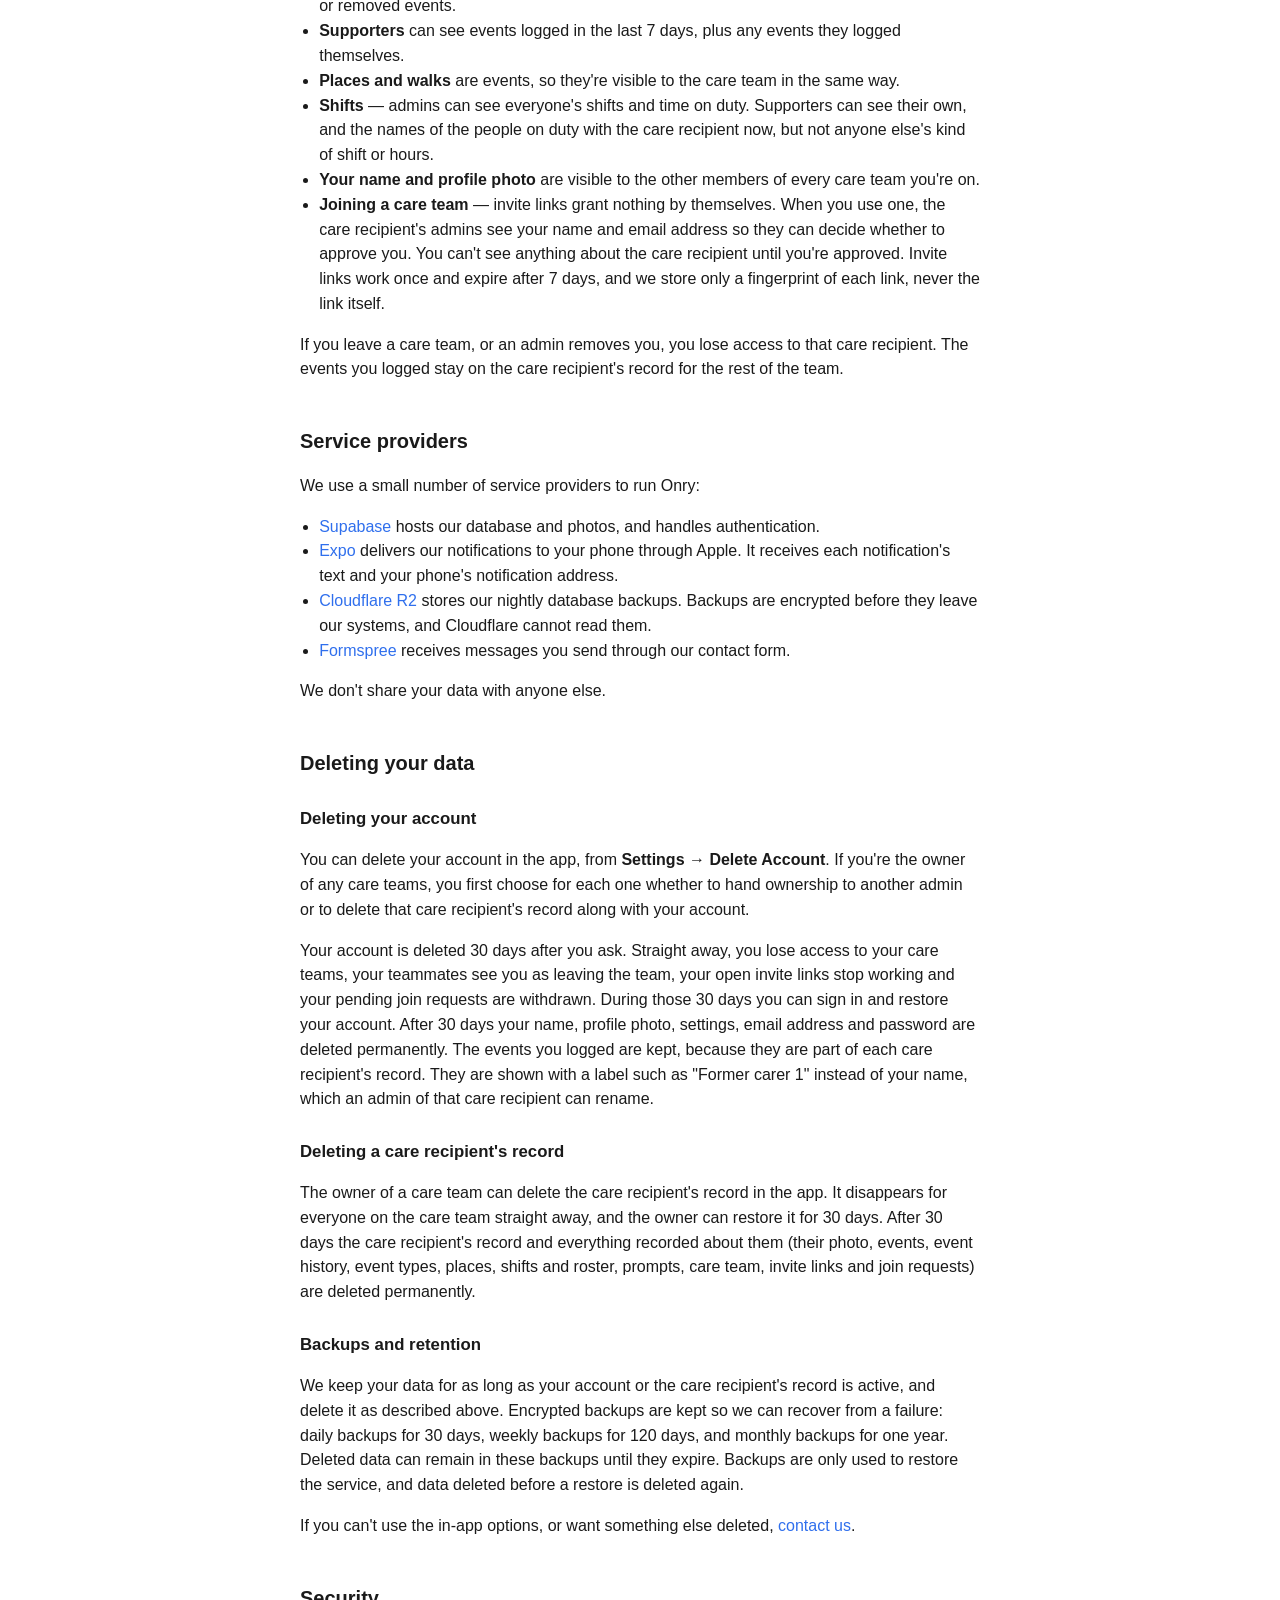
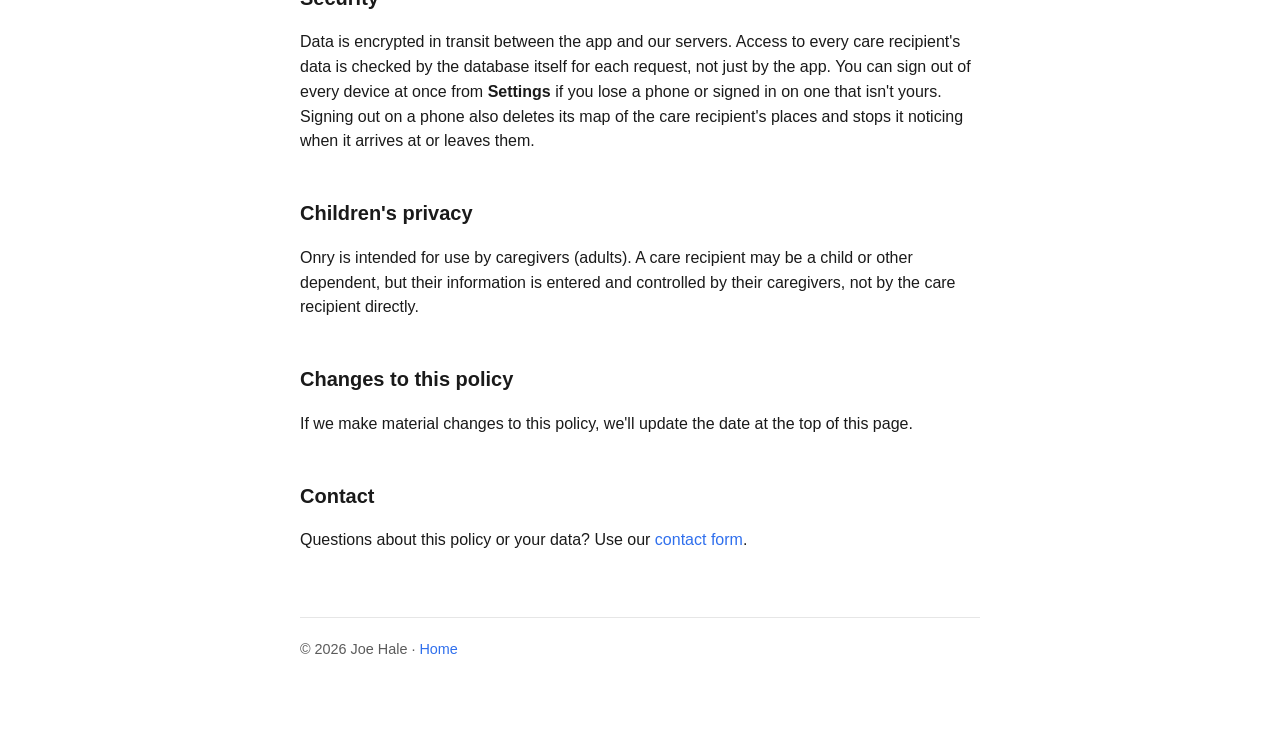
==== commit 5f570b51: "📝 Describe push tokens in plain words, in the Notifications section only Co-Authored-By: Claude Opus" ====
--- a/privacy/index.html
+++ b/privacy/index.html
@@ -37,7 +37,6 @@
         <li><strong>Places</strong> — the named places a care recipient spends time at (for example Home or School), each with a time zone, and which place the care recipient was at, and when. A place is stored only as the name your care team gives it, not as an address or a position on a map.</li>
         <li><strong>Shifts</strong> — if an admin turns shifts on for a care recipient: the kinds of shift, the roster, when each person went on and off duty, the answers to prompts and to-dos, and the notes admins add when they check a shift.</li>
         <li><strong>Walks</strong> — if you use place and motion sensing (see <a href="#location-and-motion">Location and motion</a>): the start and end time, steps and distance of walks with the care recipient.</li>
-        <li><strong>Push tokens</strong> — an address for each phone you sign in on, so Onry can send it notifications.</li>
       </ul>
       <p>
         We don't collect analytics, advertising identifiers, or device tracking data, and your
@@ -95,13 +94,12 @@
 
       <h2>Notifications</h2>
       <p>
-        Many reminders are scheduled by your own phone as local notifications. Onry also sends
-        push notifications, for example when someone asks to join a care team or a prompt needs
-        another carer. To do this we store a push token for each phone you sign in on. It's
-        removed when you sign out on that phone, when you turn remote notifications off in
-        Settings, and when your account is deleted. Push notifications pass through Expo and
-        Apple, so their text is kept plain: who did what kind of thing, never the details of a
-        care event.
+        Many reminders are scheduled by your own phone. Onry also sends notifications from our
+        servers, for example when someone asks to join a care team or a prompt needs another
+        carer. To reach your phone, we keep the notification address Apple gives it. We remove
+        it when you sign out on that phone or turn these notifications off in Settings, and when
+        your account is deleted. Notifications pass through Expo and Apple, so their text is kept plain:
+        who did what kind of thing, never the details of a care event.
       </p>
 
       <h2>How we use your information</h2>
@@ -145,7 +143,7 @@
       <p>We use a small number of service providers to run Onry:</p>
       <ul>
         <li><a href="https://supabase.com" target="_blank" rel="noopener">Supabase</a> hosts our database and photos, and handles authentication.</li>
-        <li><a href="https://expo.dev" target="_blank" rel="noopener">Expo</a> delivers push notifications to your phone through Apple's push notification service. It receives your phone's push token and the notification's text.</li>
+        <li><a href="https://expo.dev" target="_blank" rel="noopener">Expo</a> delivers our notifications to your phone through Apple. It receives each notification's text and your phone's notification address.</li>
         <li><a href="https://www.cloudflare.com/developer-platform/products/r2/" target="_blank" rel="noopener">Cloudflare R2</a> stores our nightly database backups. Backups are encrypted before they leave our systems, and Cloudflare cannot read them.</li>
         <li><a href="https://formspree.io" target="_blank" rel="noopener">Formspree</a> receives messages you send through our contact form.</li>
       </ul>
@@ -163,8 +161,8 @@
         Your account is deleted 30 days after you ask. Straight away, you lose access to your care
         teams, your teammates see you as leaving the team, your open invite links stop working and
         your pending join requests are withdrawn. During those 30 days you can sign in and restore
-        your account. After 30 days your name, profile photo, settings, push tokens, email address
-        and password are deleted permanently. The events you logged are kept, because they are part of each care
+        your account. After 30 days your name, profile photo, settings, email address and password
+        are deleted permanently. The events you logged are kept, because they are part of each care
         recipient's record. They are shown with a label such as "Former carer 1" instead of your
         name, which an admin of that care recipient can rename.
       </p>
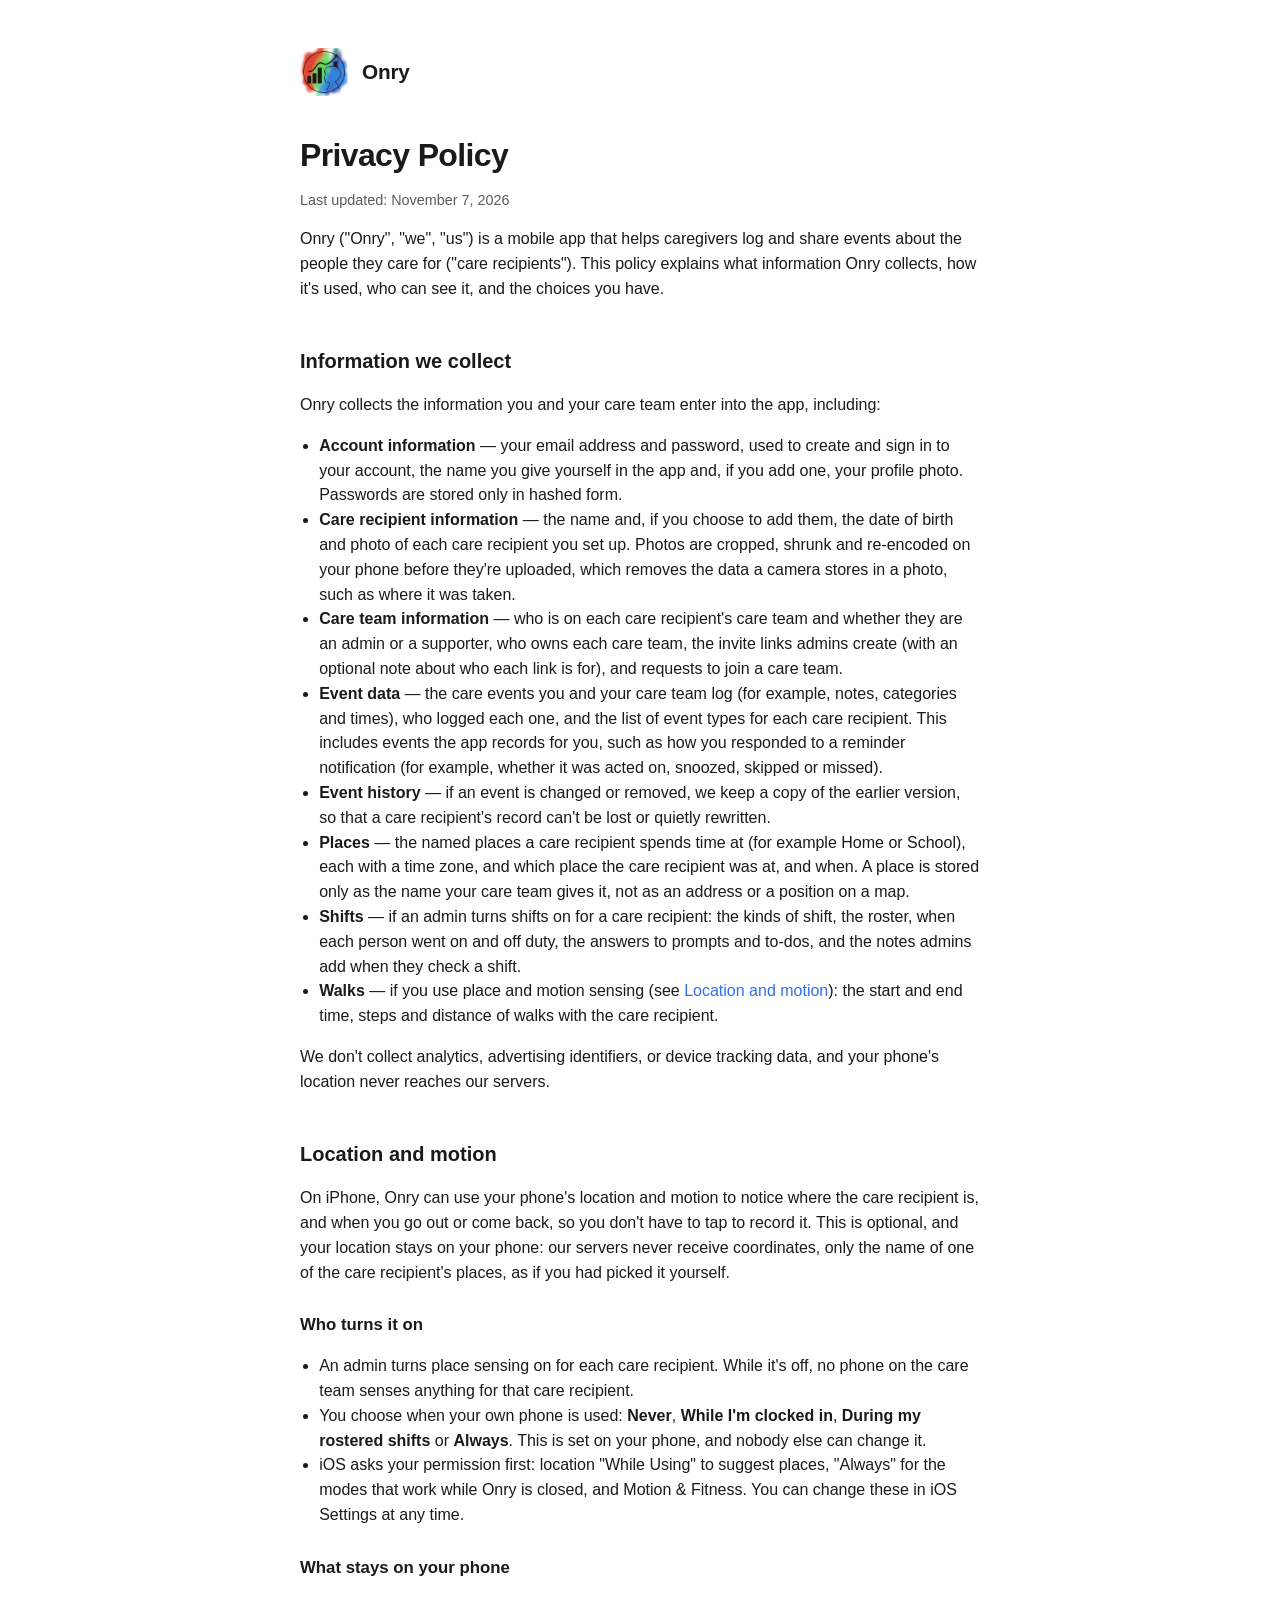
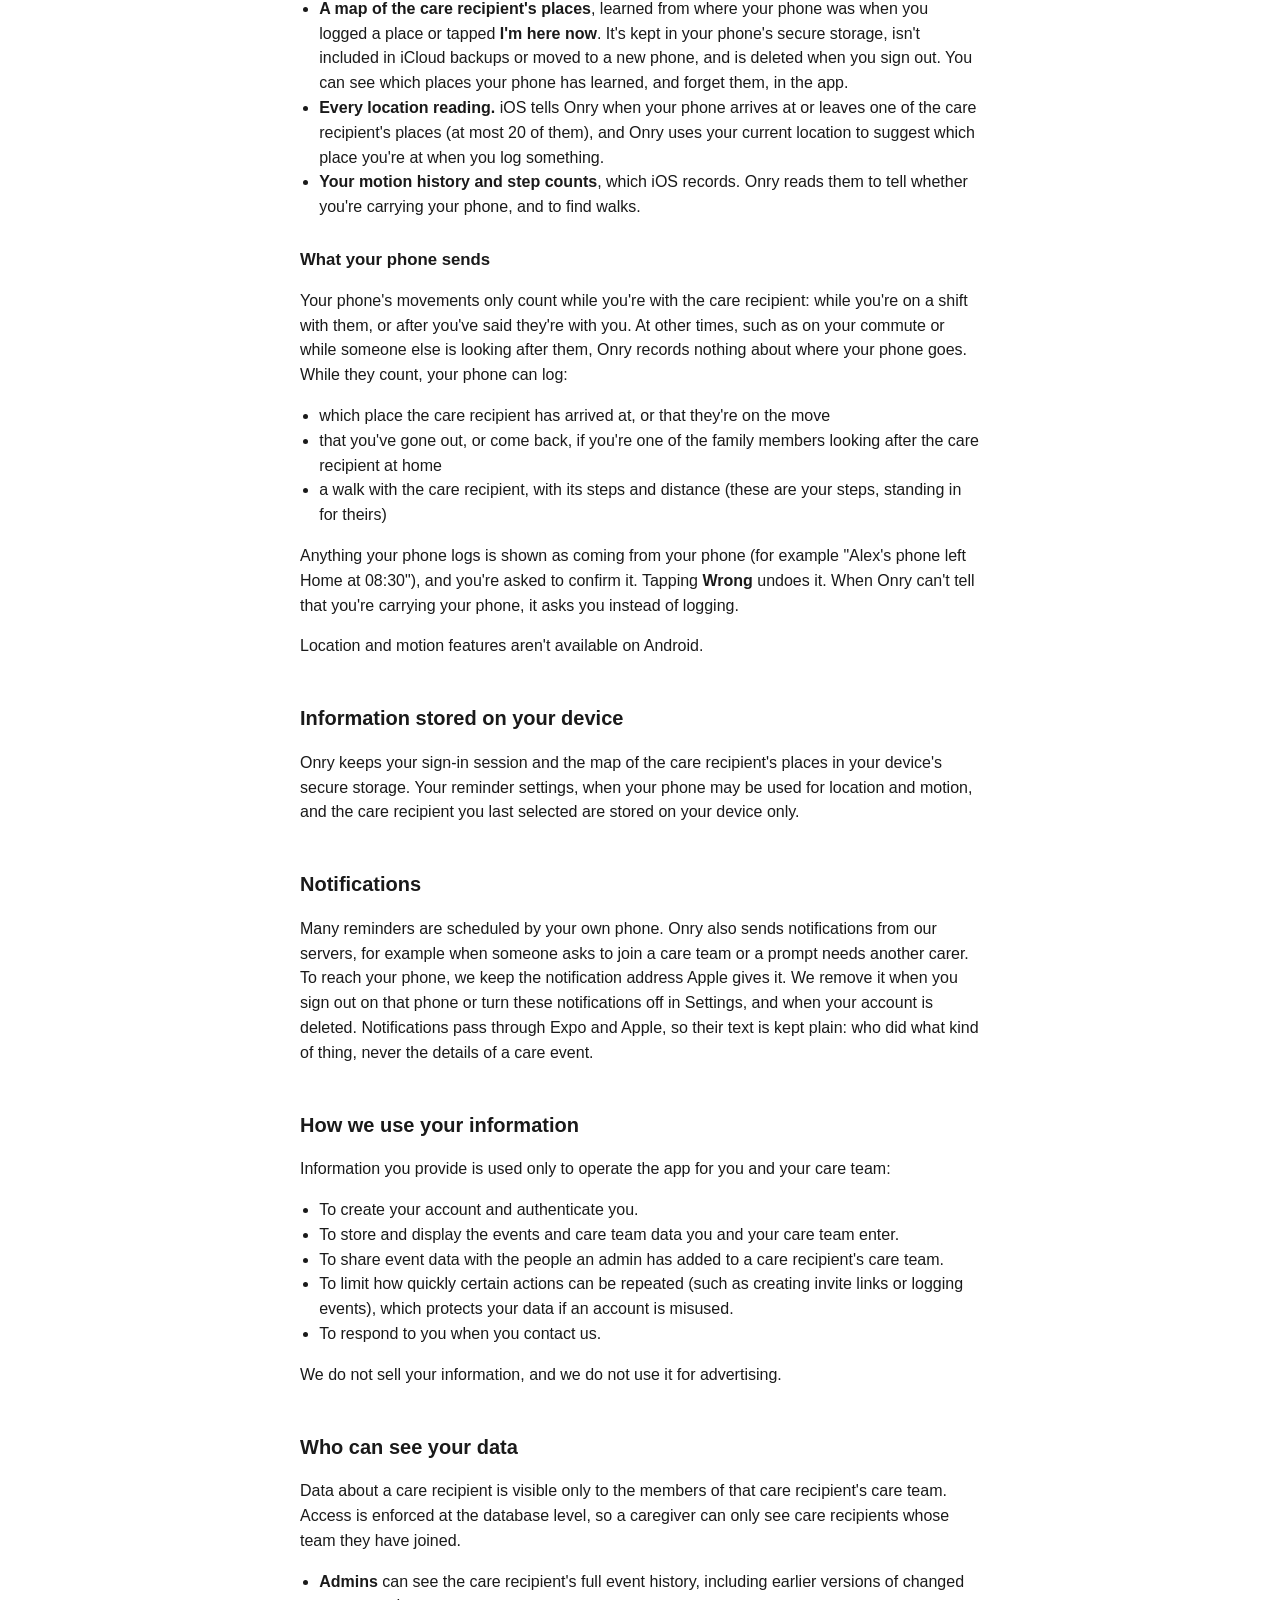
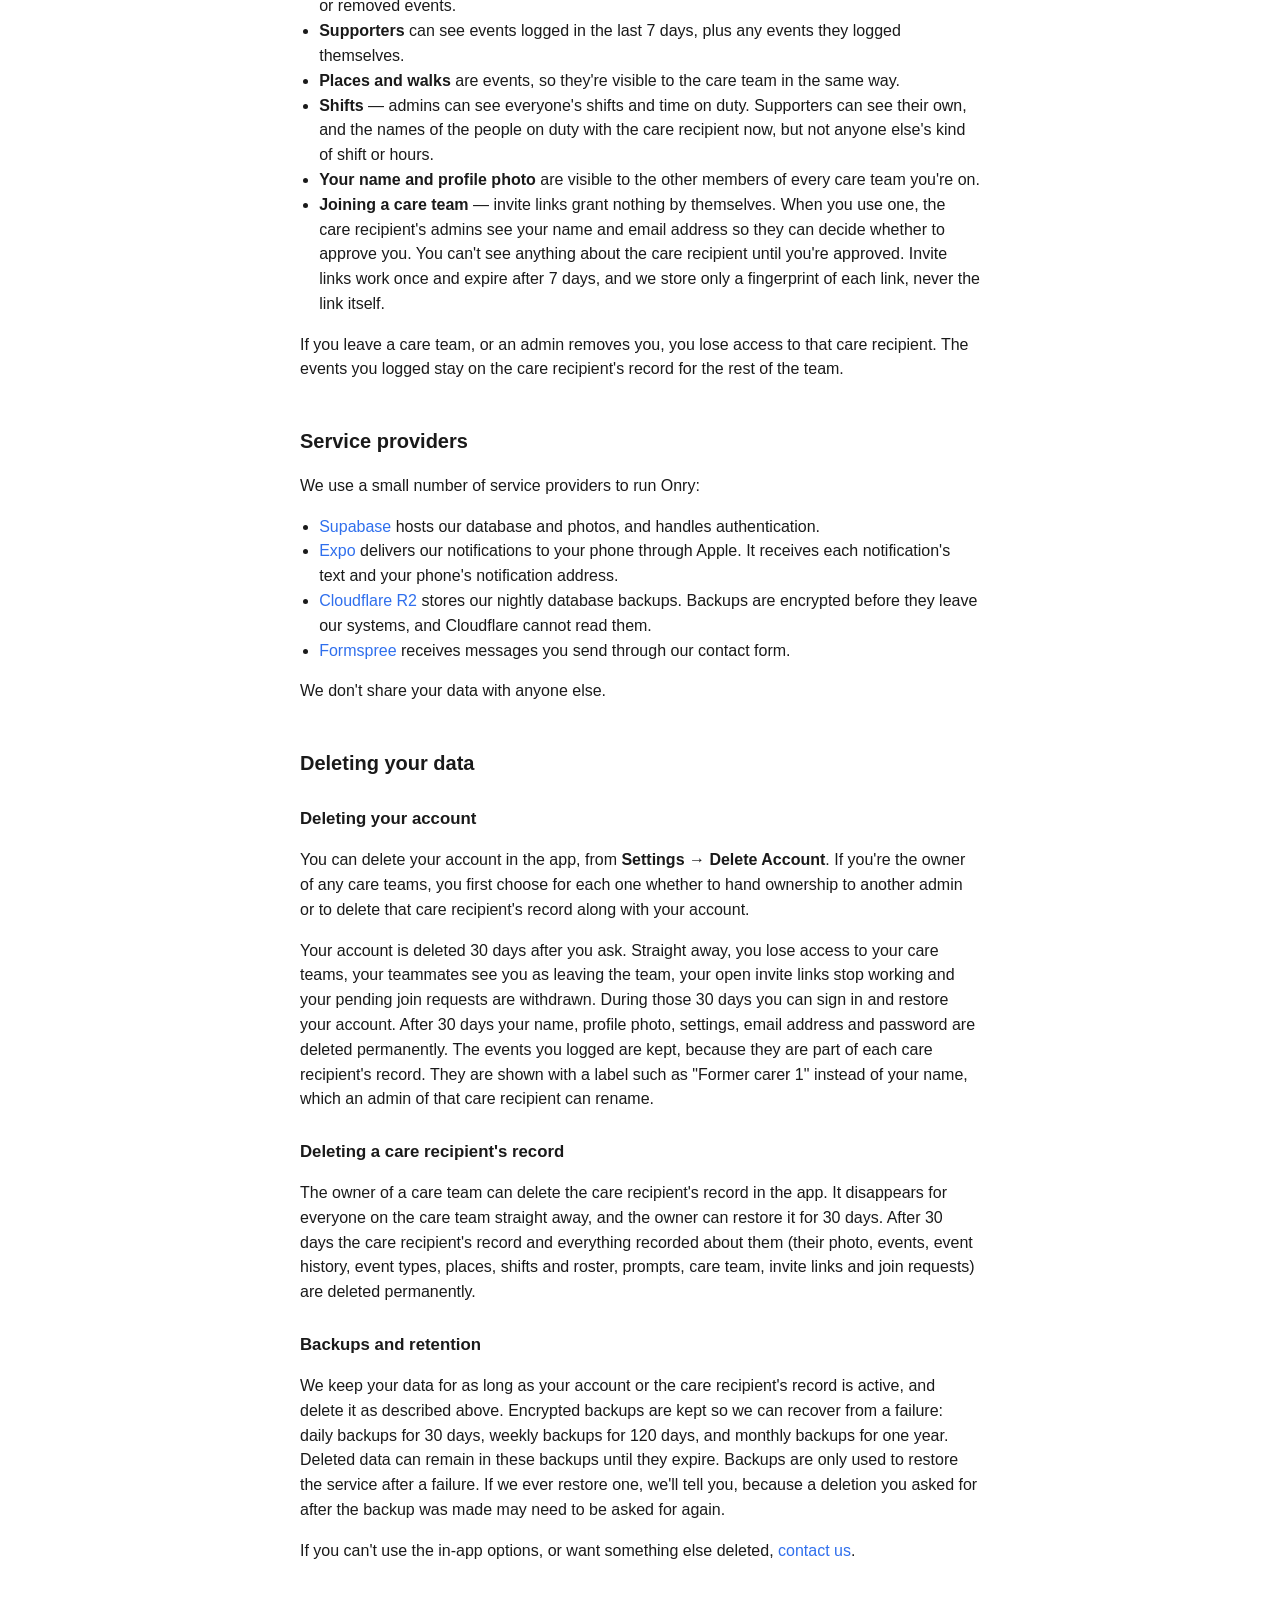
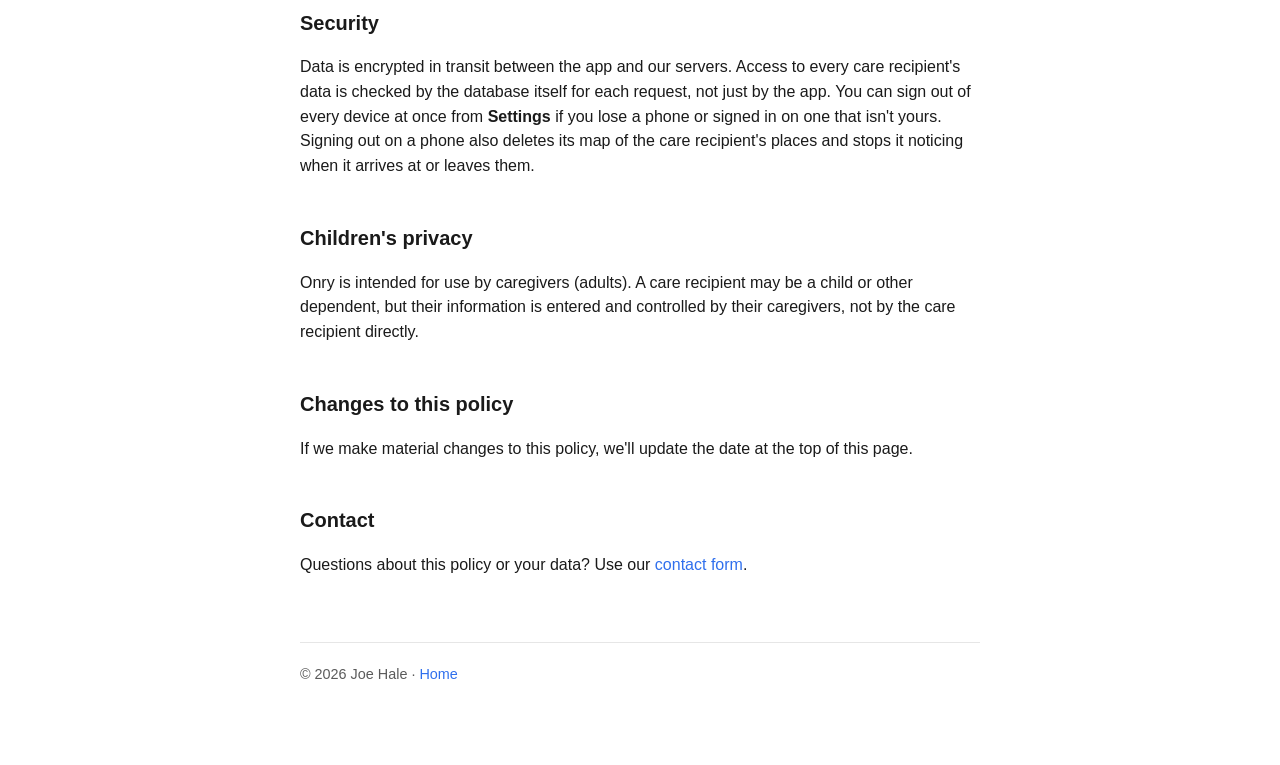
==== commit 1ef02982: "📝 Say that a restore can bring back data deleted after the backup, and that we'll tell people Co-Aut" ====
--- a/privacy/index.html
+++ b/privacy/index.html
@@ -180,7 +180,9 @@
         and delete it as described above. Encrypted backups are kept so we can recover from a
         failure: daily backups for 30 days, weekly backups for 120 days, and monthly backups for
         one year. Deleted data can remain in these backups until they expire. Backups are only
-        used to restore the service, and data deleted before a restore is deleted again.
+        used to restore the service after a failure. If we ever restore one, we'll tell you,
+        because a deletion you asked for after the backup was made may need to be asked for
+        again.
       </p>
       <p>
         If you can't use the in-app options, or want something else deleted,
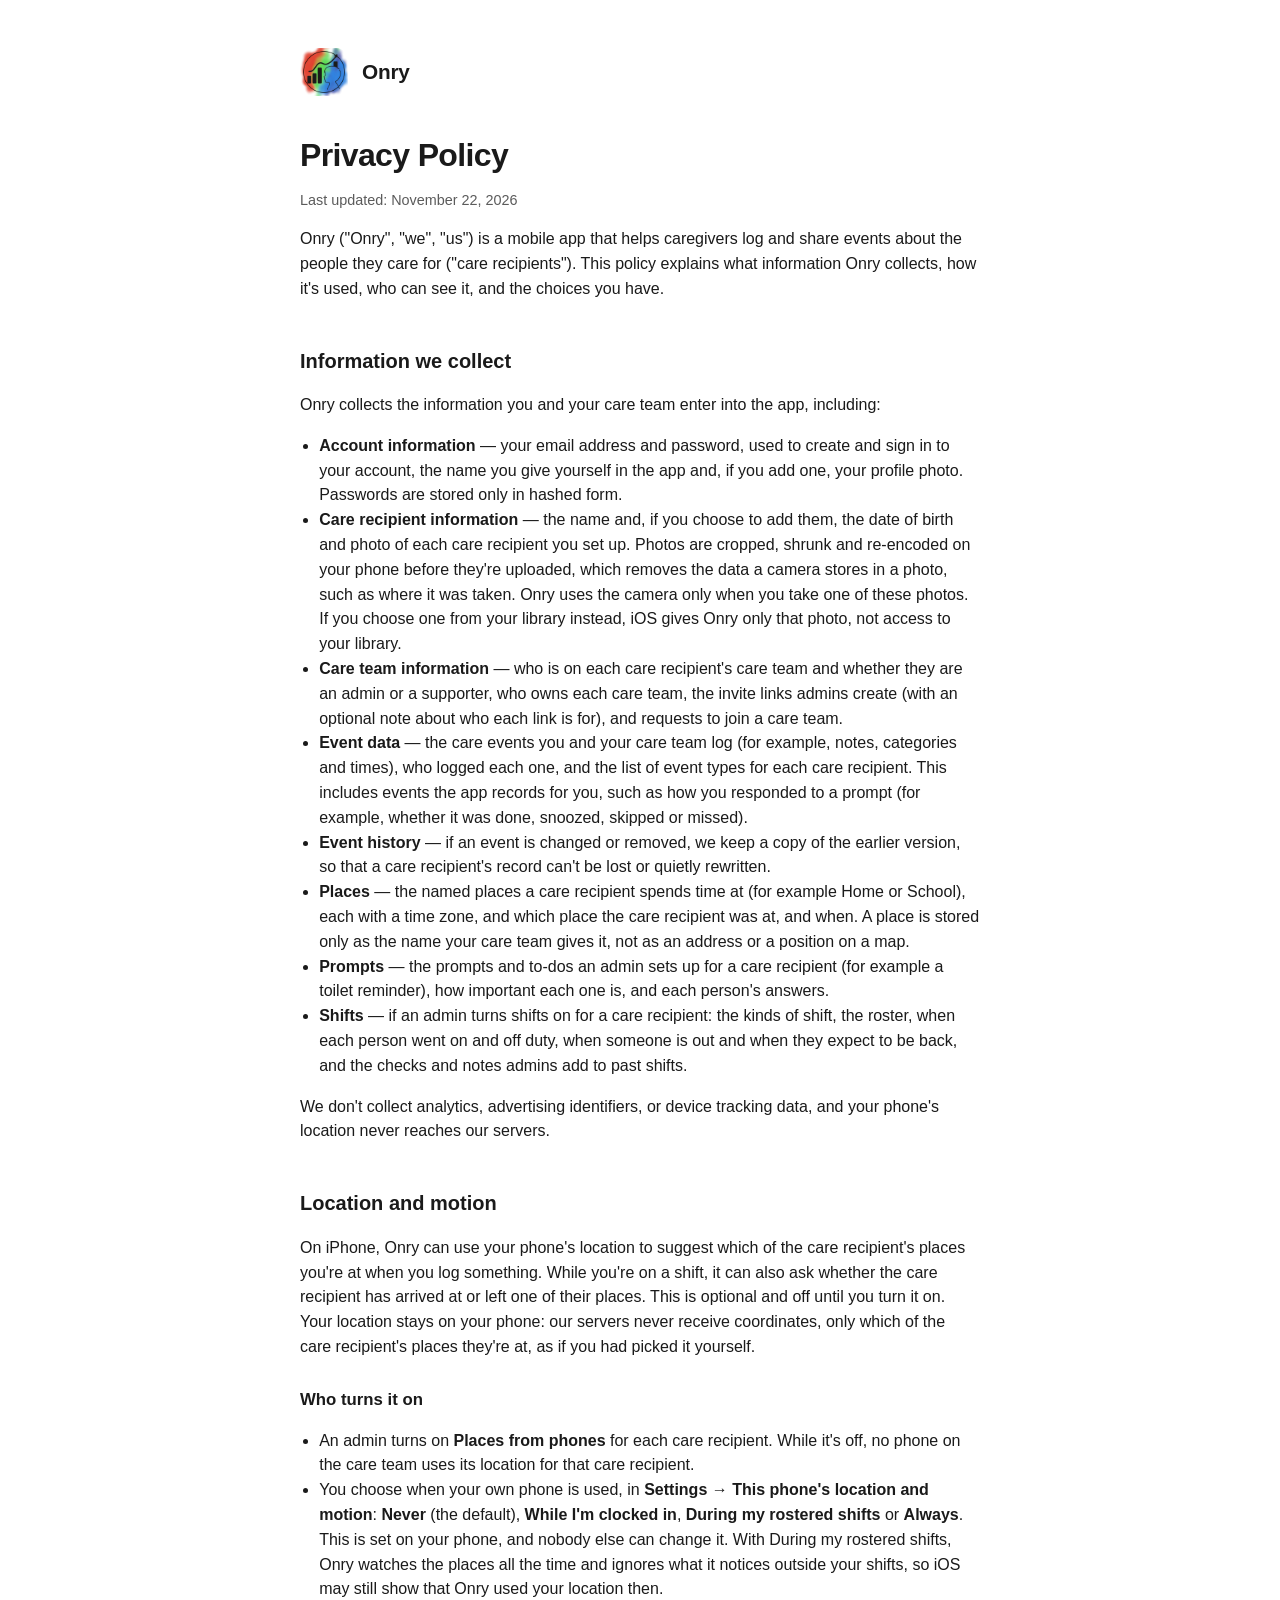
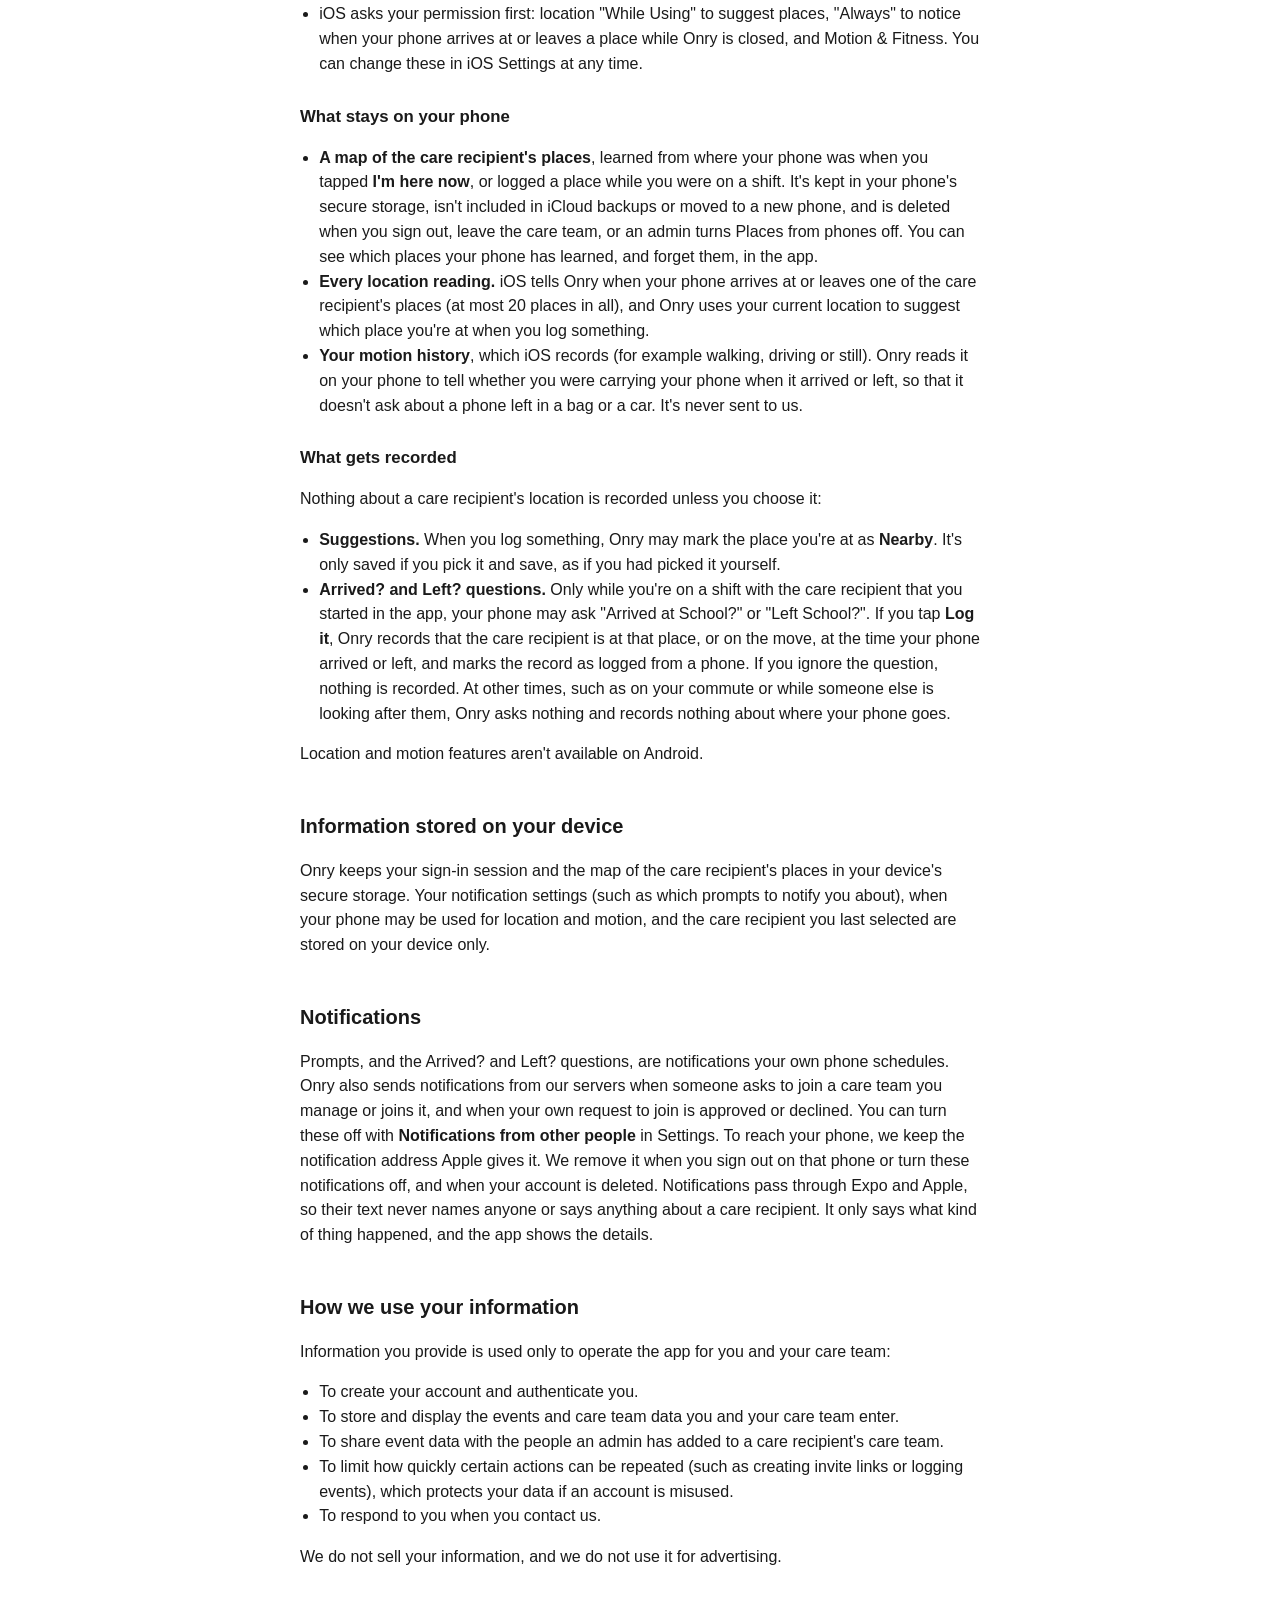
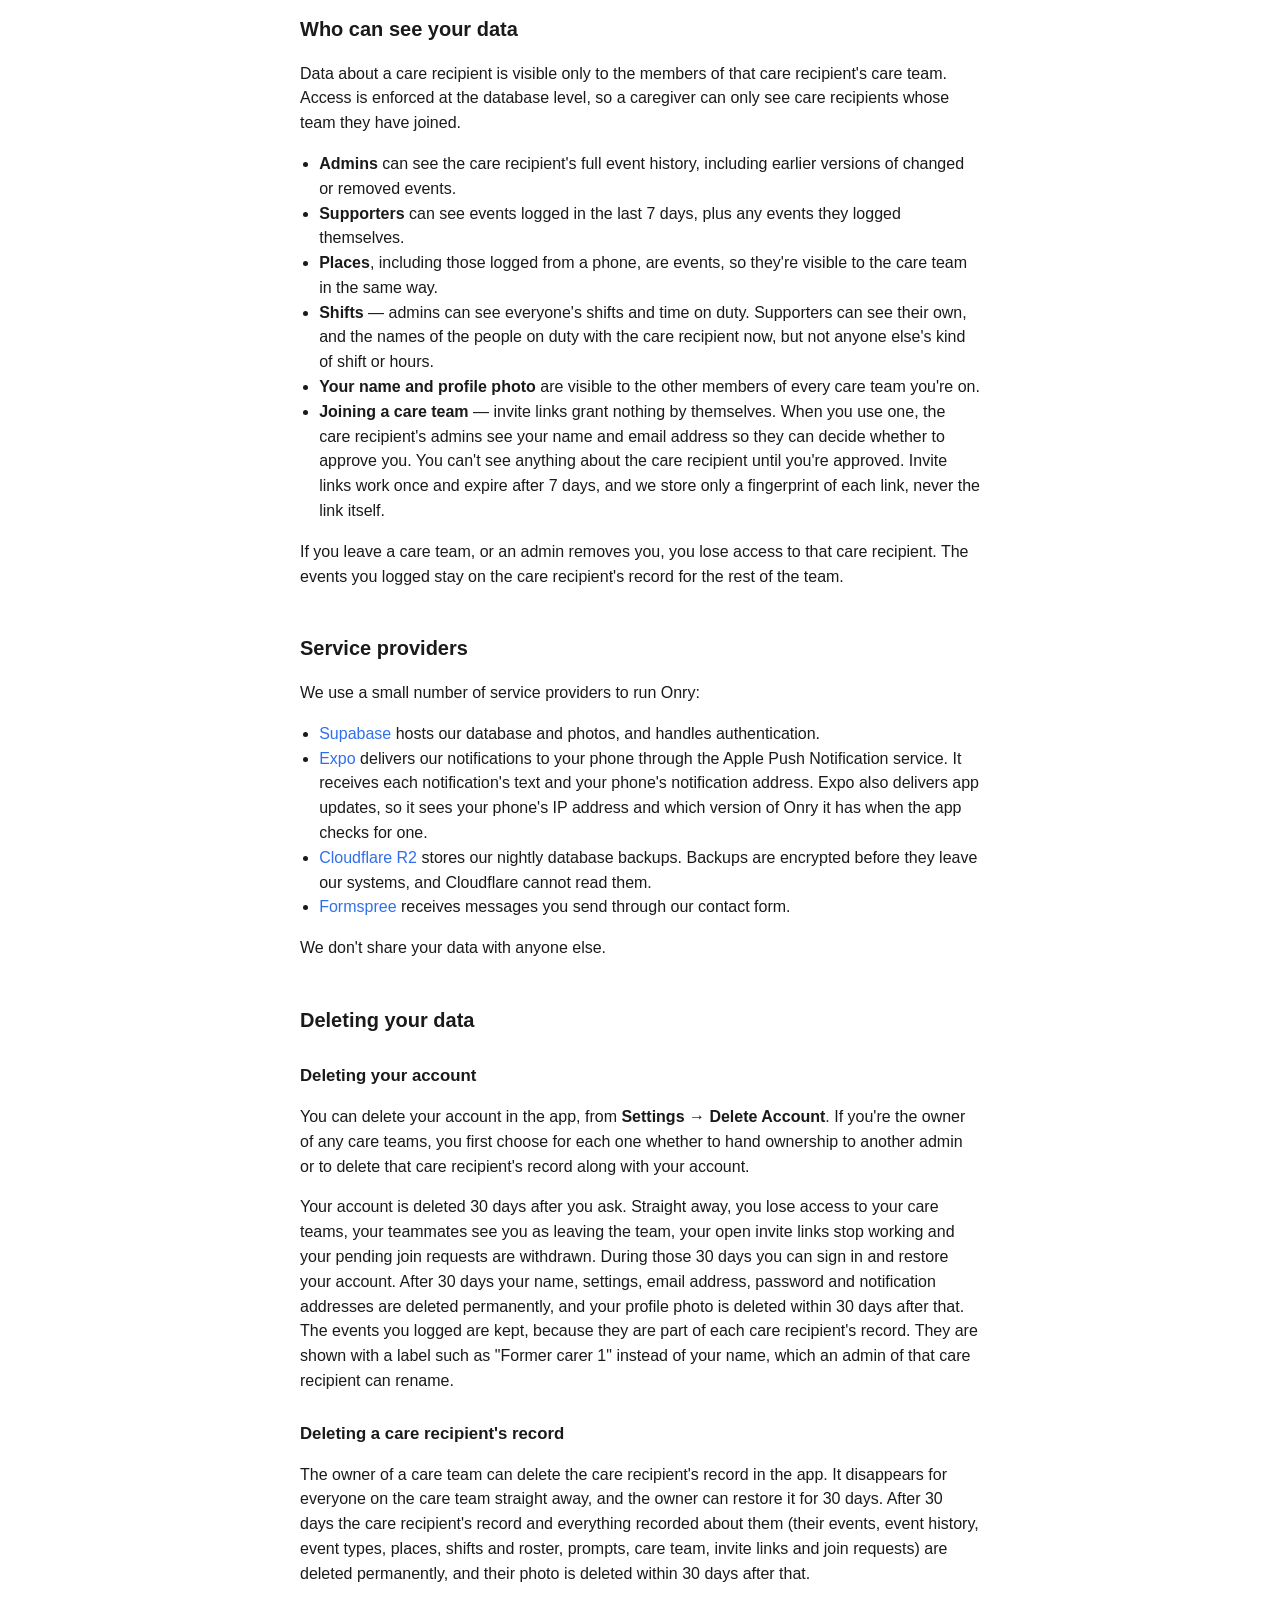
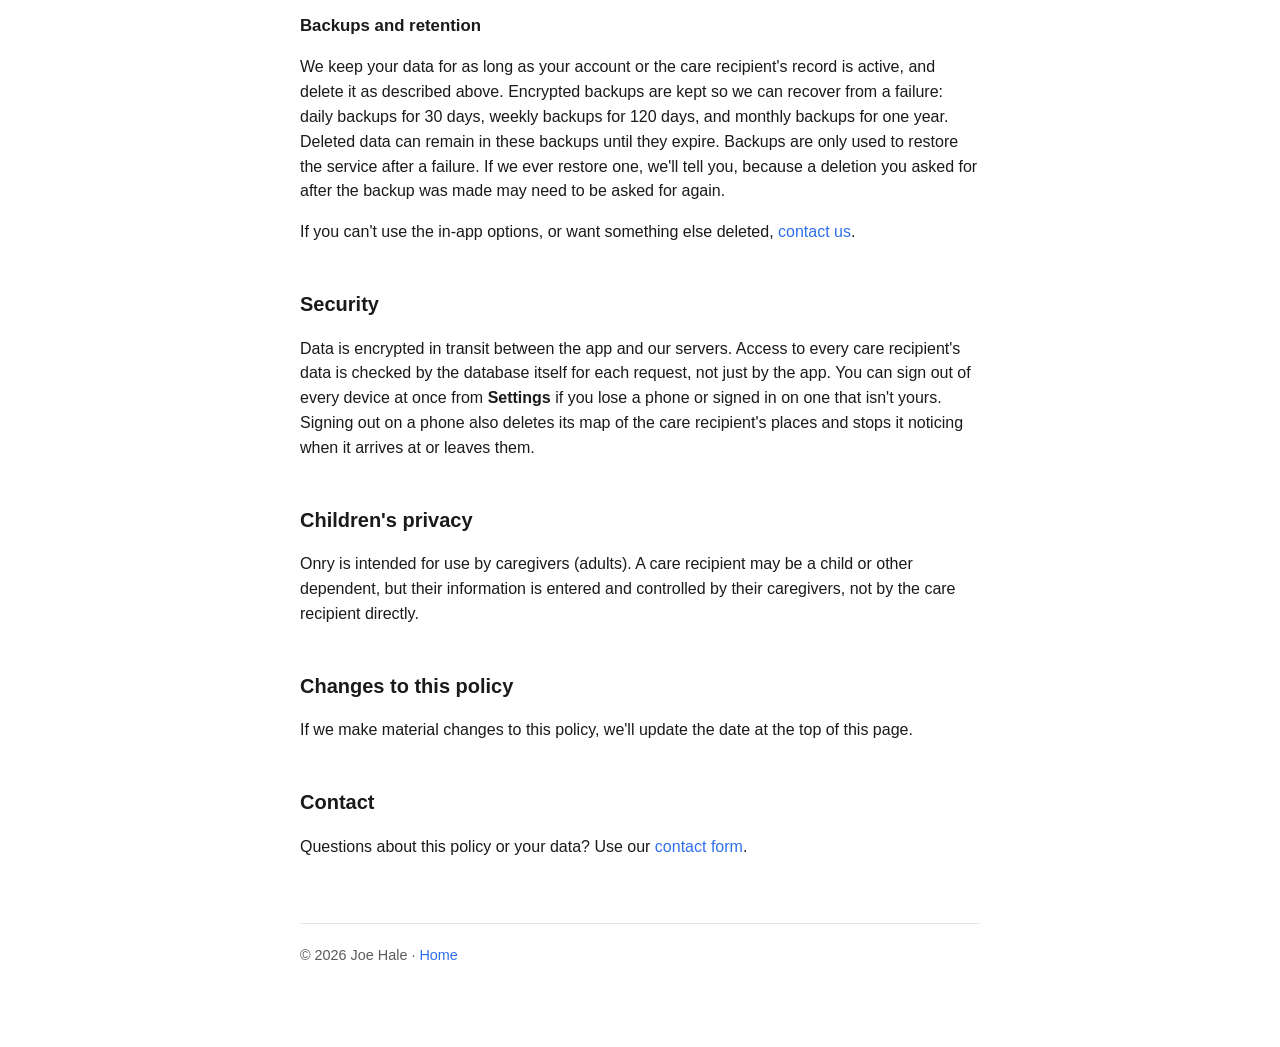
==== commit 9b930c1e: "📝 Match the privacy policy to what the push + sensing build does - Location and motion: the Nearby s" ====
--- a/privacy/index.html
+++ b/privacy/index.html
@@ -18,7 +18,7 @@
 
     <main>
       <h1>Privacy Policy</h1>
-      <p class="updated">Last updated: November 7, 2026</p>
+      <p class="updated">Last updated: November 22, 2026</p>
 
       <p>
         Onry ("Onry", "we", "us") is a mobile app that helps caregivers log and share
@@ -30,13 +30,13 @@
       <p>Onry collects the information you and your care team enter into the app, including:</p>
       <ul>
         <li><strong>Account information</strong> — your email address and password, used to create and sign in to your account, the name you give yourself in the app and, if you add one, your profile photo. Passwords are stored only in hashed form.</li>
-        <li><strong>Care recipient information</strong> — the name and, if you choose to add them, the date of birth and photo of each care recipient you set up. Photos are cropped, shrunk and re-encoded on your phone before they're uploaded, which removes the data a camera stores in a photo, such as where it was taken.</li>
+        <li><strong>Care recipient information</strong> — the name and, if you choose to add them, the date of birth and photo of each care recipient you set up. Photos are cropped, shrunk and re-encoded on your phone before they're uploaded, which removes the data a camera stores in a photo, such as where it was taken. Onry uses the camera only when you take one of these photos. If you choose one from your library instead, iOS gives Onry only that photo, not access to your library.</li>
         <li><strong>Care team information</strong> — who is on each care recipient's care team and whether they are an admin or a supporter, who owns each care team, the invite links admins create (with an optional note about who each link is for), and requests to join a care team.</li>
-        <li><strong>Event data</strong> — the care events you and your care team log (for example, notes, categories and times), who logged each one, and the list of event types for each care recipient. This includes events the app records for you, such as how you responded to a reminder notification (for example, whether it was acted on, snoozed, skipped or missed).</li>
+        <li><strong>Event data</strong> — the care events you and your care team log (for example, notes, categories and times), who logged each one, and the list of event types for each care recipient. This includes events the app records for you, such as how you responded to a prompt (for example, whether it was done, snoozed, skipped or missed).</li>
         <li><strong>Event history</strong> — if an event is changed or removed, we keep a copy of the earlier version, so that a care recipient's record can't be lost or quietly rewritten.</li>
         <li><strong>Places</strong> — the named places a care recipient spends time at (for example Home or School), each with a time zone, and which place the care recipient was at, and when. A place is stored only as the name your care team gives it, not as an address or a position on a map.</li>
-        <li><strong>Shifts</strong> — if an admin turns shifts on for a care recipient: the kinds of shift, the roster, when each person went on and off duty, the answers to prompts and to-dos, and the notes admins add when they check a shift.</li>
-        <li><strong>Walks</strong> — if you use place and motion sensing (see <a href="#location-and-motion">Location and motion</a>): the start and end time, steps and distance of walks with the care recipient.</li>
+        <li><strong>Prompts</strong> — the prompts and to-dos an admin sets up for a care recipient (for example a toilet reminder), how important each one is, and each person's answers.</li>
+        <li><strong>Shifts</strong> — if an admin turns shifts on for a care recipient: the kinds of shift, the roster, when each person went on and off duty, when someone is out and when they expect to be back, and the checks and notes admins add to past shifts.</li>
       </ul>
       <p>
         We don't collect analytics, advertising identifiers, or device tracking data, and your
@@ -45,41 +45,31 @@
 
       <h2 id="location-and-motion">Location and motion</h2>
       <p>
-        On iPhone, Onry can use your phone's location and motion to notice where the care
-        recipient is, and when you go out or come back, so you don't have to tap to record it.
-        This is optional, and your location stays on your phone: our servers never receive
-        coordinates, only the name of one of the care recipient's places, as if you had picked
-        it yourself.
+        On iPhone, Onry can use your phone's location to suggest which of the care recipient's
+        places you're at when you log something. While you're on a shift, it can also ask
+        whether the care recipient has arrived at or left one of their places. This is optional
+        and off until you turn it on. Your location stays on your phone: our servers never
+        receive coordinates, only which of the care recipient's places they're at, as if you
+        had picked it yourself.
       </p>
       <h3>Who turns it on</h3>
       <ul>
-        <li>An admin turns place sensing on for each care recipient. While it's off, no phone on the care team senses anything for that care recipient.</li>
-        <li>You choose when your own phone is used: <strong>Never</strong>, <strong>While I'm clocked in</strong>, <strong>During my rostered shifts</strong> or <strong>Always</strong>. This is set on your phone, and nobody else can change it.</li>
-        <li>iOS asks your permission first: location "While Using" to suggest places, "Always" for the modes that work while Onry is closed, and Motion &amp; Fitness. You can change these in iOS Settings at any time.</li>
+        <li>An admin turns on <strong>Places from phones</strong> for each care recipient. While it's off, no phone on the care team uses its location for that care recipient.</li>
+        <li>You choose when your own phone is used, in <strong>Settings → This phone's location and motion</strong>: <strong>Never</strong> (the default), <strong>While I'm clocked in</strong>, <strong>During my rostered shifts</strong> or <strong>Always</strong>. This is set on your phone, and nobody else can change it. With During my rostered shifts, Onry watches the places all the time and ignores what it notices outside your shifts, so iOS may still show that Onry used your location then.</li>
+        <li>iOS asks your permission first: location "While Using" to suggest places, "Always" to notice when your phone arrives at or leaves a place while Onry is closed, and Motion &amp; Fitness. You can change these in iOS Settings at any time.</li>
       </ul>
       <h3>What stays on your phone</h3>
       <ul>
-        <li><strong>A map of the care recipient's places</strong>, learned from where your phone was when you logged a place or tapped <strong>I'm here now</strong>. It's kept in your phone's secure storage, isn't included in iCloud backups or moved to a new phone, and is deleted when you sign out. You can see which places your phone has learned, and forget them, in the app.</li>
-        <li><strong>Every location reading.</strong> iOS tells Onry when your phone arrives at or leaves one of the care recipient's places (at most 20 of them), and Onry uses your current location to suggest which place you're at when you log something.</li>
-        <li><strong>Your motion history and step counts</strong>, which iOS records. Onry reads them to tell whether you're carrying your phone, and to find walks.</li>
-      </ul>
-      <h3>What your phone sends</h3>
-      <p>
-        Your phone's movements only count while you're with the care recipient: while you're on
-        a shift with them, or after you've said they're with you. At other times, such as on your
-        commute or while someone else is looking after them, Onry records nothing about where
-        your phone goes. While they count, your phone can log:
-      </p>
-      <ul>
-        <li>which place the care recipient has arrived at, or that they're on the move</li>
-        <li>that you've gone out, or come back, if you're one of the family members looking after the care recipient at home</li>
-        <li>a walk with the care recipient, with its steps and distance (these are your steps, standing in for theirs)</li>
-      </ul>
-      <p>
-        Anything your phone logs is shown as coming from your phone (for example "Alex's phone
-        left Home at 08:30"), and you're asked to confirm it. Tapping <strong>Wrong</strong> undoes
-        it. When Onry can't tell that you're carrying your phone, it asks you instead of logging.
-      </p>
+        <li><strong>A map of the care recipient's places</strong>, learned from where your phone was when you tapped <strong>I'm here now</strong>, or logged a place while you were on a shift. It's kept in your phone's secure storage, isn't included in iCloud backups or moved to a new phone, and is deleted when you sign out, leave the care team, or an admin turns Places from phones off. You can see which places your phone has learned, and forget them, in the app.</li>
+        <li><strong>Every location reading.</strong> iOS tells Onry when your phone arrives at or leaves one of the care recipient's places (at most 20 places in all), and Onry uses your current location to suggest which place you're at when you log something.</li>
+        <li><strong>Your motion history</strong>, which iOS records (for example walking, driving or still). Onry reads it on your phone to tell whether you were carrying your phone when it arrived or left, so that it doesn't ask about a phone left in a bag or a car. It's never sent to us.</li>
+      </ul>
+      <h3>What gets recorded</h3>
+      <p>Nothing about a care recipient's location is recorded unless you choose it:</p>
+      <ul>
+        <li><strong>Suggestions.</strong> When you log something, Onry may mark the place you're at as <strong>Nearby</strong>. It's only saved if you pick it and save, as if you had picked it yourself.</li>
+        <li><strong>Arrived? and Left? questions.</strong> Only while you're on a shift with the care recipient that you started in the app, your phone may ask "Arrived at School?" or "Left School?". If you tap <strong>Log it</strong>, Onry records that the care recipient is at that place, or on the move, at the time your phone arrived or left, and marks the record as logged from a phone. If you ignore the question, nothing is recorded. At other times, such as on your commute or while someone else is looking after them, Onry asks nothing and records nothing about where your phone goes.</li>
+      </ul>
       <p>
         Location and motion features aren't available on Android.
       </p>
@@ -87,19 +77,22 @@
       <h2>Information stored on your device</h2>
       <p>
         Onry keeps your sign-in session and the map of the care recipient's places in your
-        device's secure storage. Your reminder settings, when your phone may be used for
-        location and motion, and the care recipient you last selected are stored on your device
-        only.
+        device's secure storage. Your notification settings (such as which prompts to notify you
+        about), when your phone may be used for location and motion, and the care recipient you
+        last selected are stored on your device only.
       </p>
 
       <h2>Notifications</h2>
       <p>
-        Many reminders are scheduled by your own phone. Onry also sends notifications from our
-        servers, for example when someone asks to join a care team or a prompt needs another
-        carer. To reach your phone, we keep the notification address Apple gives it. We remove
-        it when you sign out on that phone or turn these notifications off in Settings, and when
-        your account is deleted. Notifications pass through Expo and Apple, so their text is kept plain:
-        who did what kind of thing, never the details of a care event.
+        Prompts, and the Arrived? and Left? questions, are notifications your own phone
+        schedules. Onry also sends notifications from our servers when someone asks to join a
+        care team you manage or joins it, and when your own request to join is approved or
+        declined. You can turn these off with <strong>Notifications from other people</strong> in
+        Settings. To reach your phone, we keep the notification address Apple gives it. We remove
+        it when you sign out on that phone or turn these notifications off, and when your account
+        is deleted. Notifications pass through Expo and Apple, so their text never names anyone
+        or says anything about a care recipient. It only says what kind of thing happened, and
+        the app shows the details.
       </p>
 
       <h2>How we use your information</h2>
@@ -122,7 +115,7 @@
       <ul>
         <li><strong>Admins</strong> can see the care recipient's full event history, including earlier versions of changed or removed events.</li>
         <li><strong>Supporters</strong> can see events logged in the last 7 days, plus any events they logged themselves.</li>
-        <li><strong>Places and walks</strong> are events, so they're visible to the care team in the same way.</li>
+        <li><strong>Places</strong>, including those logged from a phone, are events, so they're visible to the care team in the same way.</li>
         <li><strong>Shifts</strong> — admins can see everyone's shifts and time on duty. Supporters can see their own, and the names of the people on duty with the care recipient now, but not anyone else's kind of shift or hours.</li>
         <li><strong>Your name and profile photo</strong> are visible to the other members of every care team you're on.</li>
         <li>
@@ -143,7 +136,7 @@
       <p>We use a small number of service providers to run Onry:</p>
       <ul>
         <li><a href="https://supabase.com" target="_blank" rel="noopener">Supabase</a> hosts our database and photos, and handles authentication.</li>
-        <li><a href="https://expo.dev" target="_blank" rel="noopener">Expo</a> delivers our notifications to your phone through Apple. It receives each notification's text and your phone's notification address.</li>
+        <li><a href="https://expo.dev" target="_blank" rel="noopener">Expo</a> delivers our notifications to your phone through the Apple Push Notification service. It receives each notification's text and your phone's notification address. Expo also delivers app updates, so it sees your phone's IP address and which version of Onry it has when the app checks for one.</li>
         <li><a href="https://www.cloudflare.com/developer-platform/products/r2/" target="_blank" rel="noopener">Cloudflare R2</a> stores our nightly database backups. Backups are encrypted before they leave our systems, and Cloudflare cannot read them.</li>
         <li><a href="https://formspree.io" target="_blank" rel="noopener">Formspree</a> receives messages you send through our contact form.</li>
       </ul>
@@ -161,8 +154,9 @@
         Your account is deleted 30 days after you ask. Straight away, you lose access to your care
         teams, your teammates see you as leaving the team, your open invite links stop working and
         your pending join requests are withdrawn. During those 30 days you can sign in and restore
-        your account. After 30 days your name, profile photo, settings, email address and password
-        are deleted permanently. The events you logged are kept, because they are part of each care
+        your account. After 30 days your name, settings, email address, password and notification
+        addresses are deleted permanently, and your profile photo is deleted within 30 days after
+        that. The events you logged are kept, because they are part of each care
         recipient's record. They are shown with a label such as "Former carer 1" instead of your
         name, which an admin of that care recipient can rename.
       </p>
@@ -170,9 +164,10 @@
       <p>
         The owner of a care team can delete the care recipient's record in the app. It disappears
         for everyone on the care team straight away, and the owner can restore it for 30 days.
-        After 30 days the care recipient's record and everything recorded about them (their photo, events, event history, event types,
-        places, shifts and roster, prompts, care team, invite links and join requests) are deleted
-        permanently.
+        After 30 days the care recipient's record and everything recorded about them (their events,
+        event history, event types, places, shifts and roster, prompts, care team, invite links
+        and join requests) are deleted permanently, and their photo is deleted within 30 days
+        after that.
       </p>
       <h3>Backups and retention</h3>
       <p>
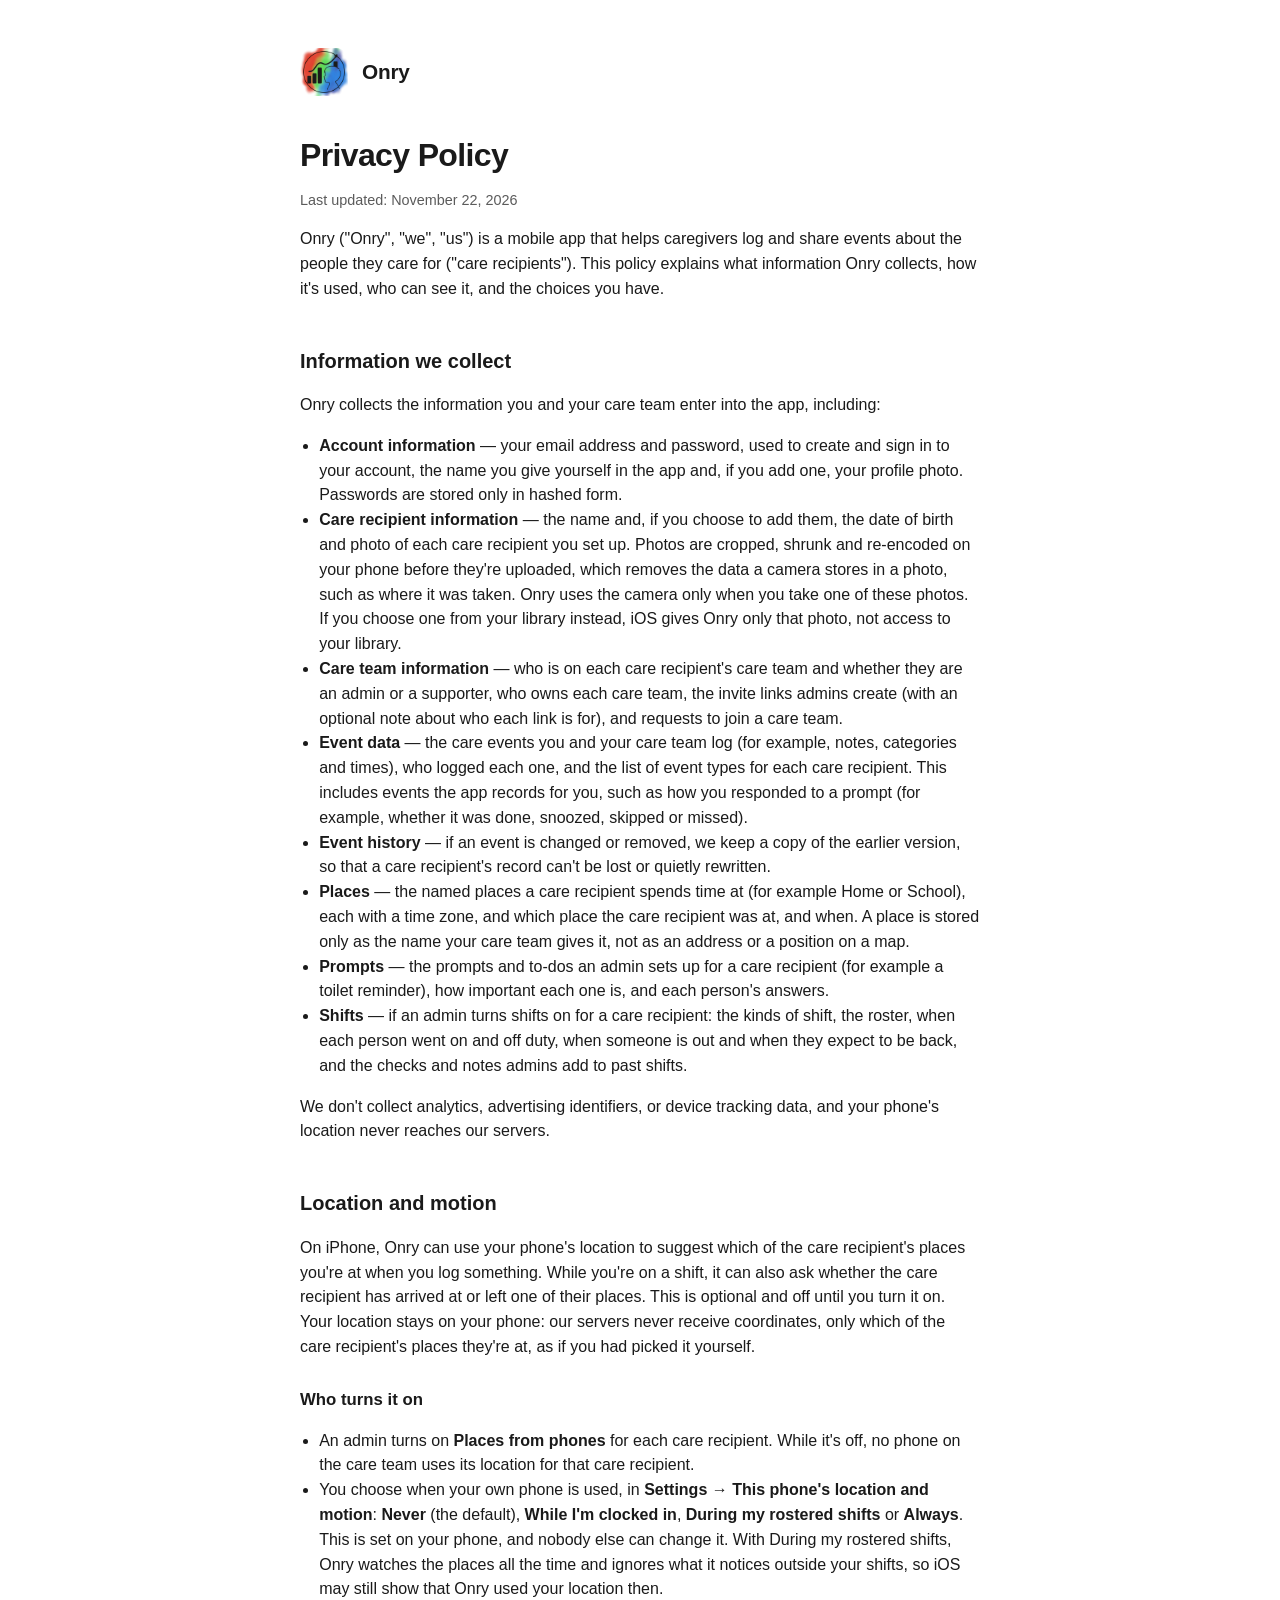
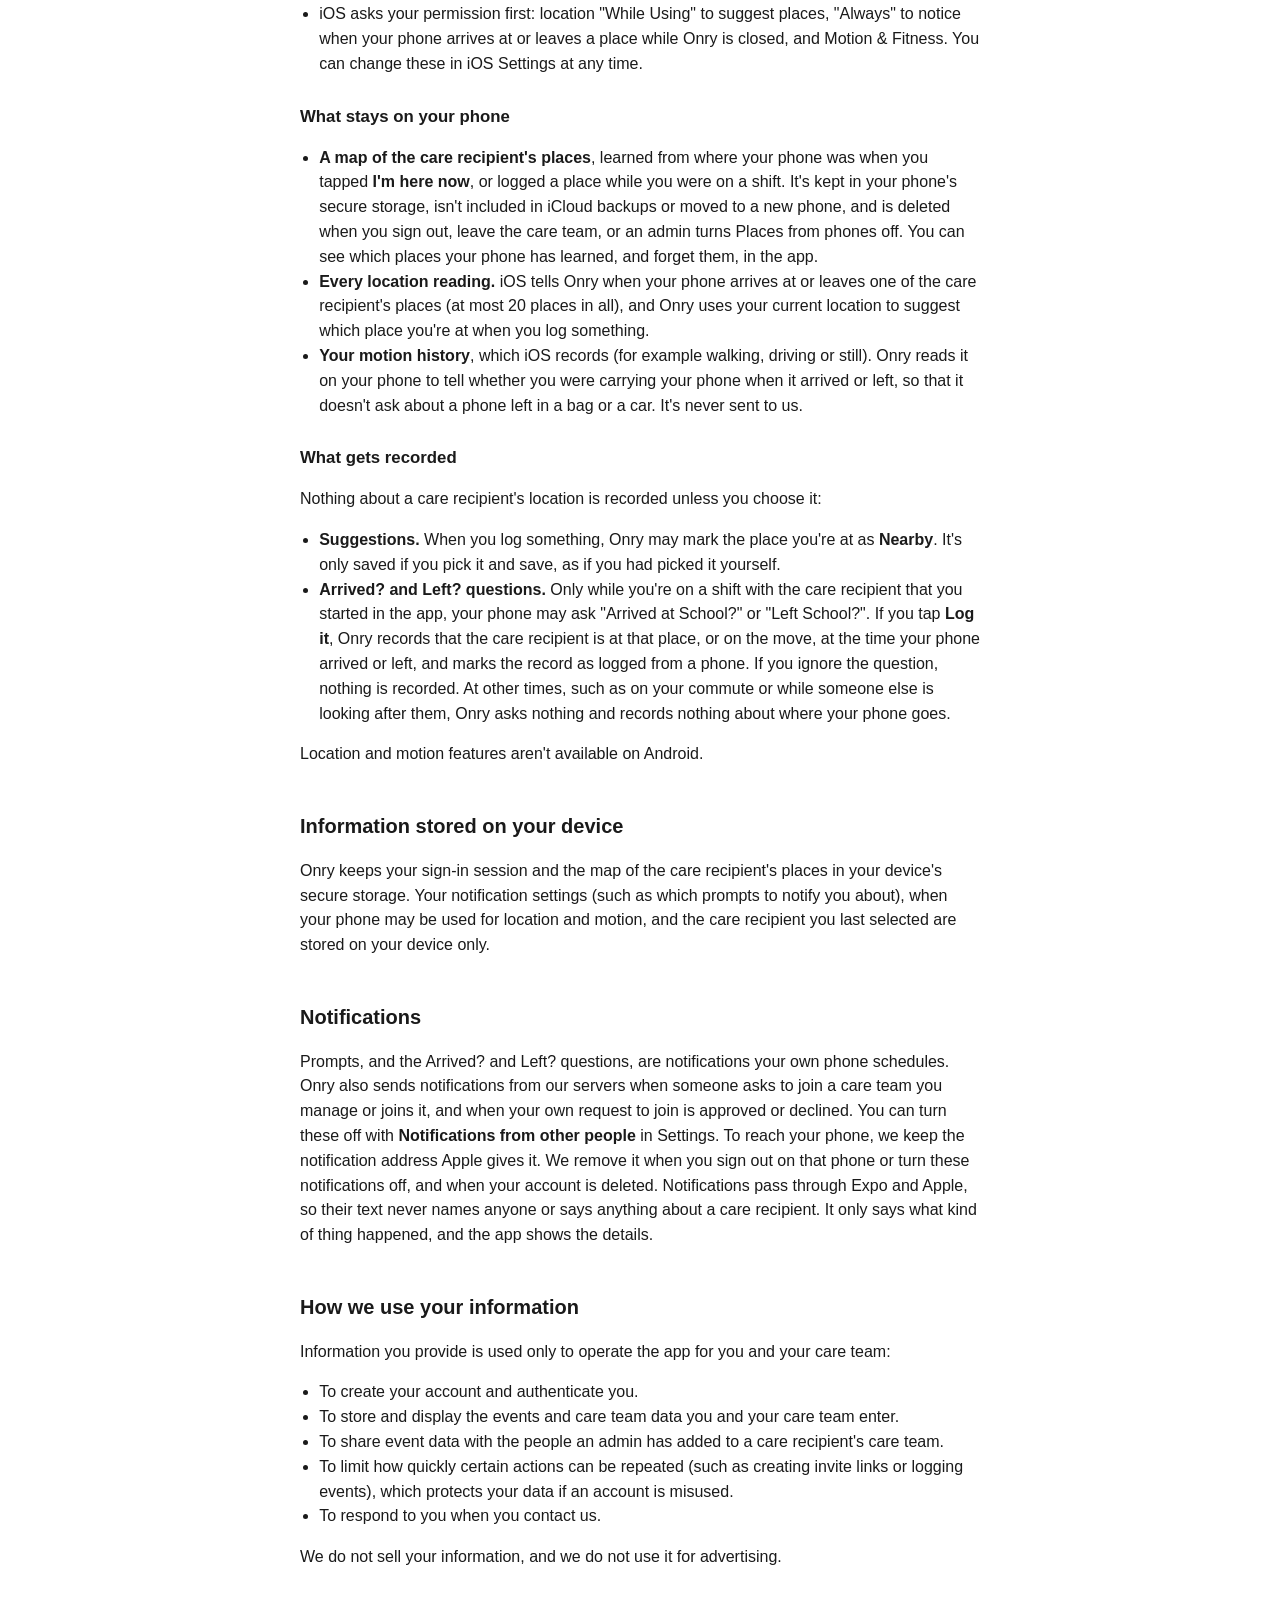
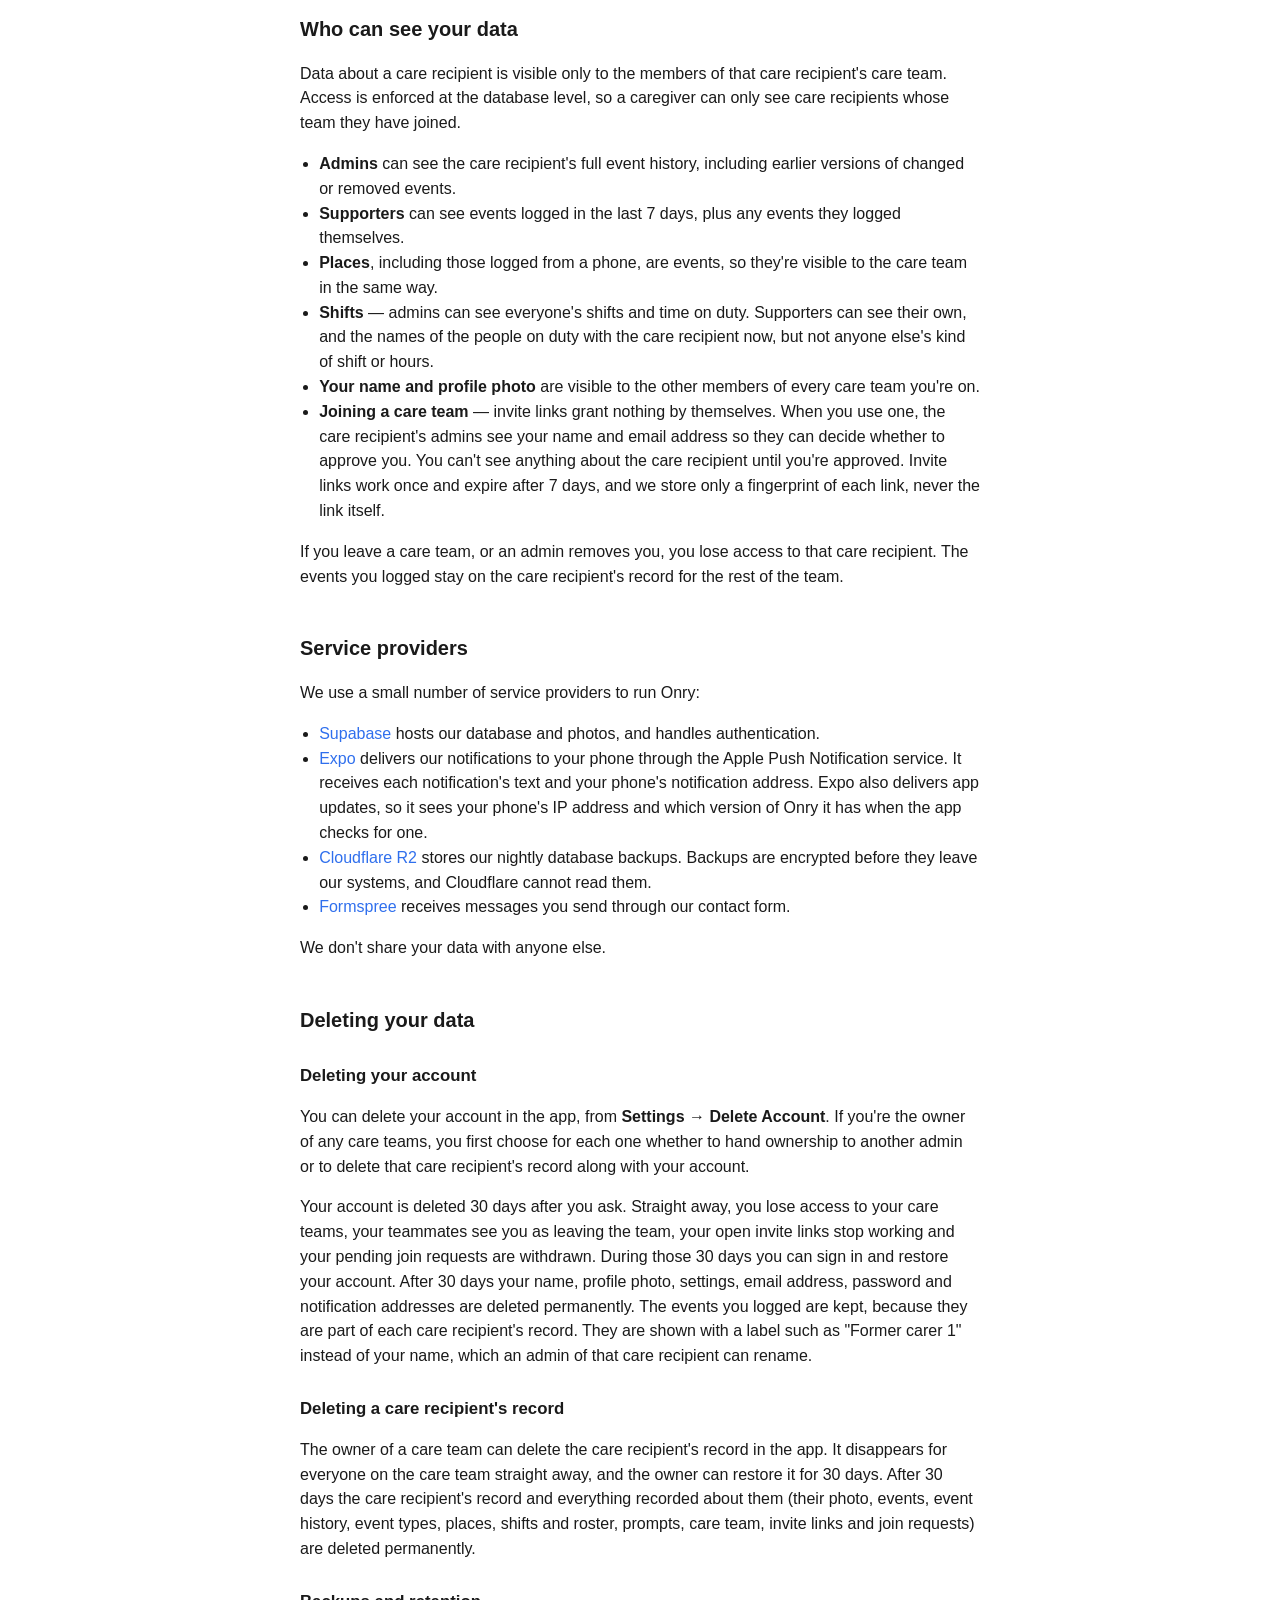
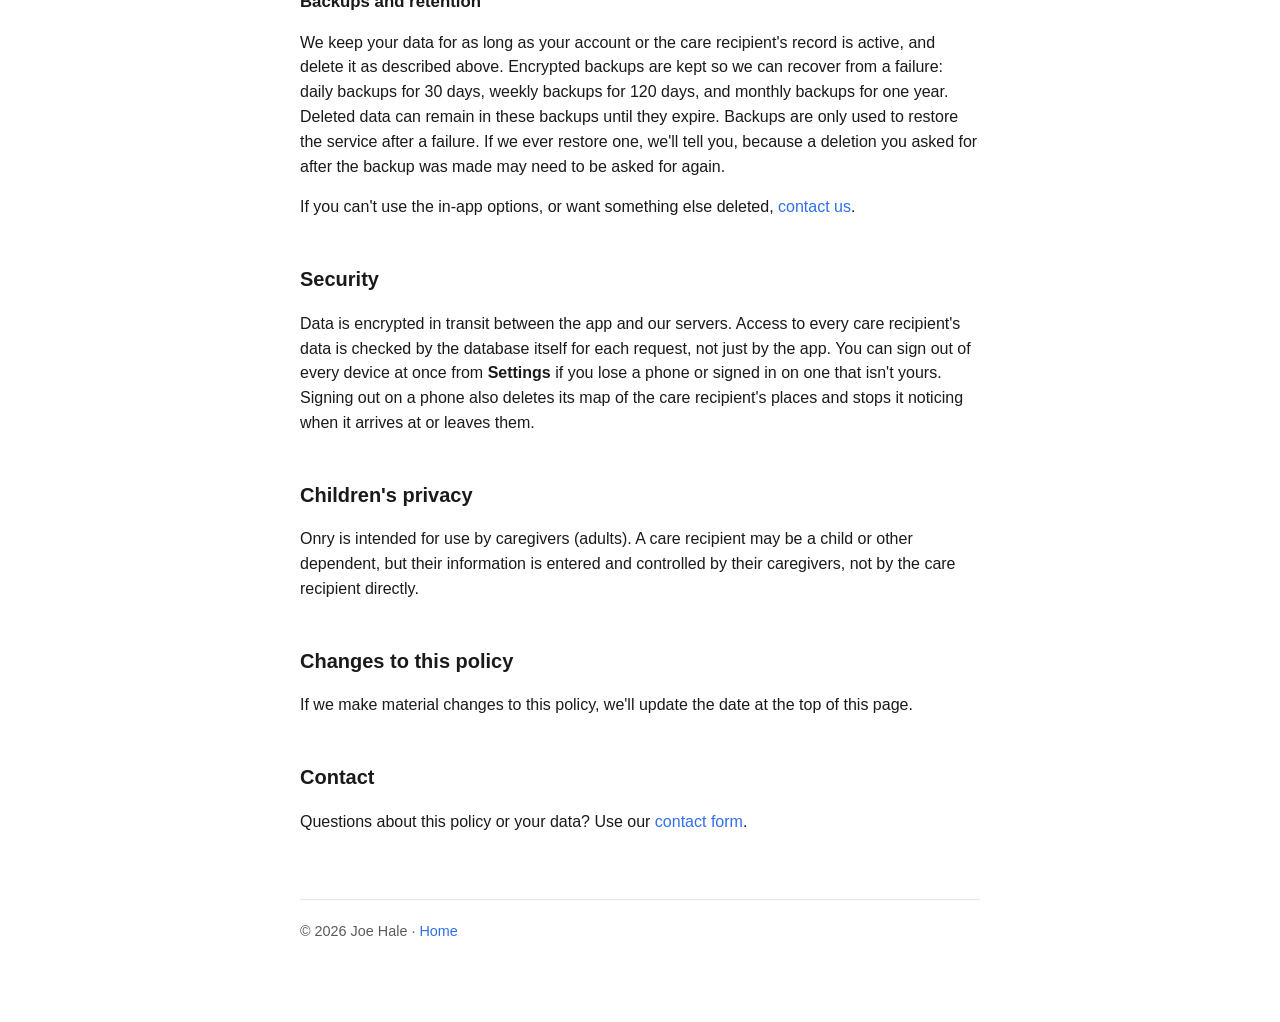
==== commit bb84283f: "📝 Delete photos at 30 days with the rest of the account or care recipient Co-Authored-By: Claude Opu" ====
--- a/privacy/index.html
+++ b/privacy/index.html
@@ -154,9 +154,8 @@
         Your account is deleted 30 days after you ask. Straight away, you lose access to your care
         teams, your teammates see you as leaving the team, your open invite links stop working and
         your pending join requests are withdrawn. During those 30 days you can sign in and restore
-        your account. After 30 days your name, settings, email address, password and notification
-        addresses are deleted permanently, and your profile photo is deleted within 30 days after
-        that. The events you logged are kept, because they are part of each care
+        your account. After 30 days your name, profile photo, settings, email address, password and
+        notification addresses are deleted permanently. The events you logged are kept, because they are part of each care
         recipient's record. They are shown with a label such as "Former carer 1" instead of your
         name, which an admin of that care recipient can rename.
       </p>
@@ -164,10 +163,9 @@
       <p>
         The owner of a care team can delete the care recipient's record in the app. It disappears
         for everyone on the care team straight away, and the owner can restore it for 30 days.
-        After 30 days the care recipient's record and everything recorded about them (their events,
-        event history, event types, places, shifts and roster, prompts, care team, invite links
-        and join requests) are deleted permanently, and their photo is deleted within 30 days
-        after that.
+        After 30 days the care recipient's record and everything recorded about them (their photo,
+        events, event history, event types, places, shifts and roster, prompts, care team, invite
+        links and join requests) are deleted permanently.
       </p>
       <h3>Backups and retention</h3>
       <p>
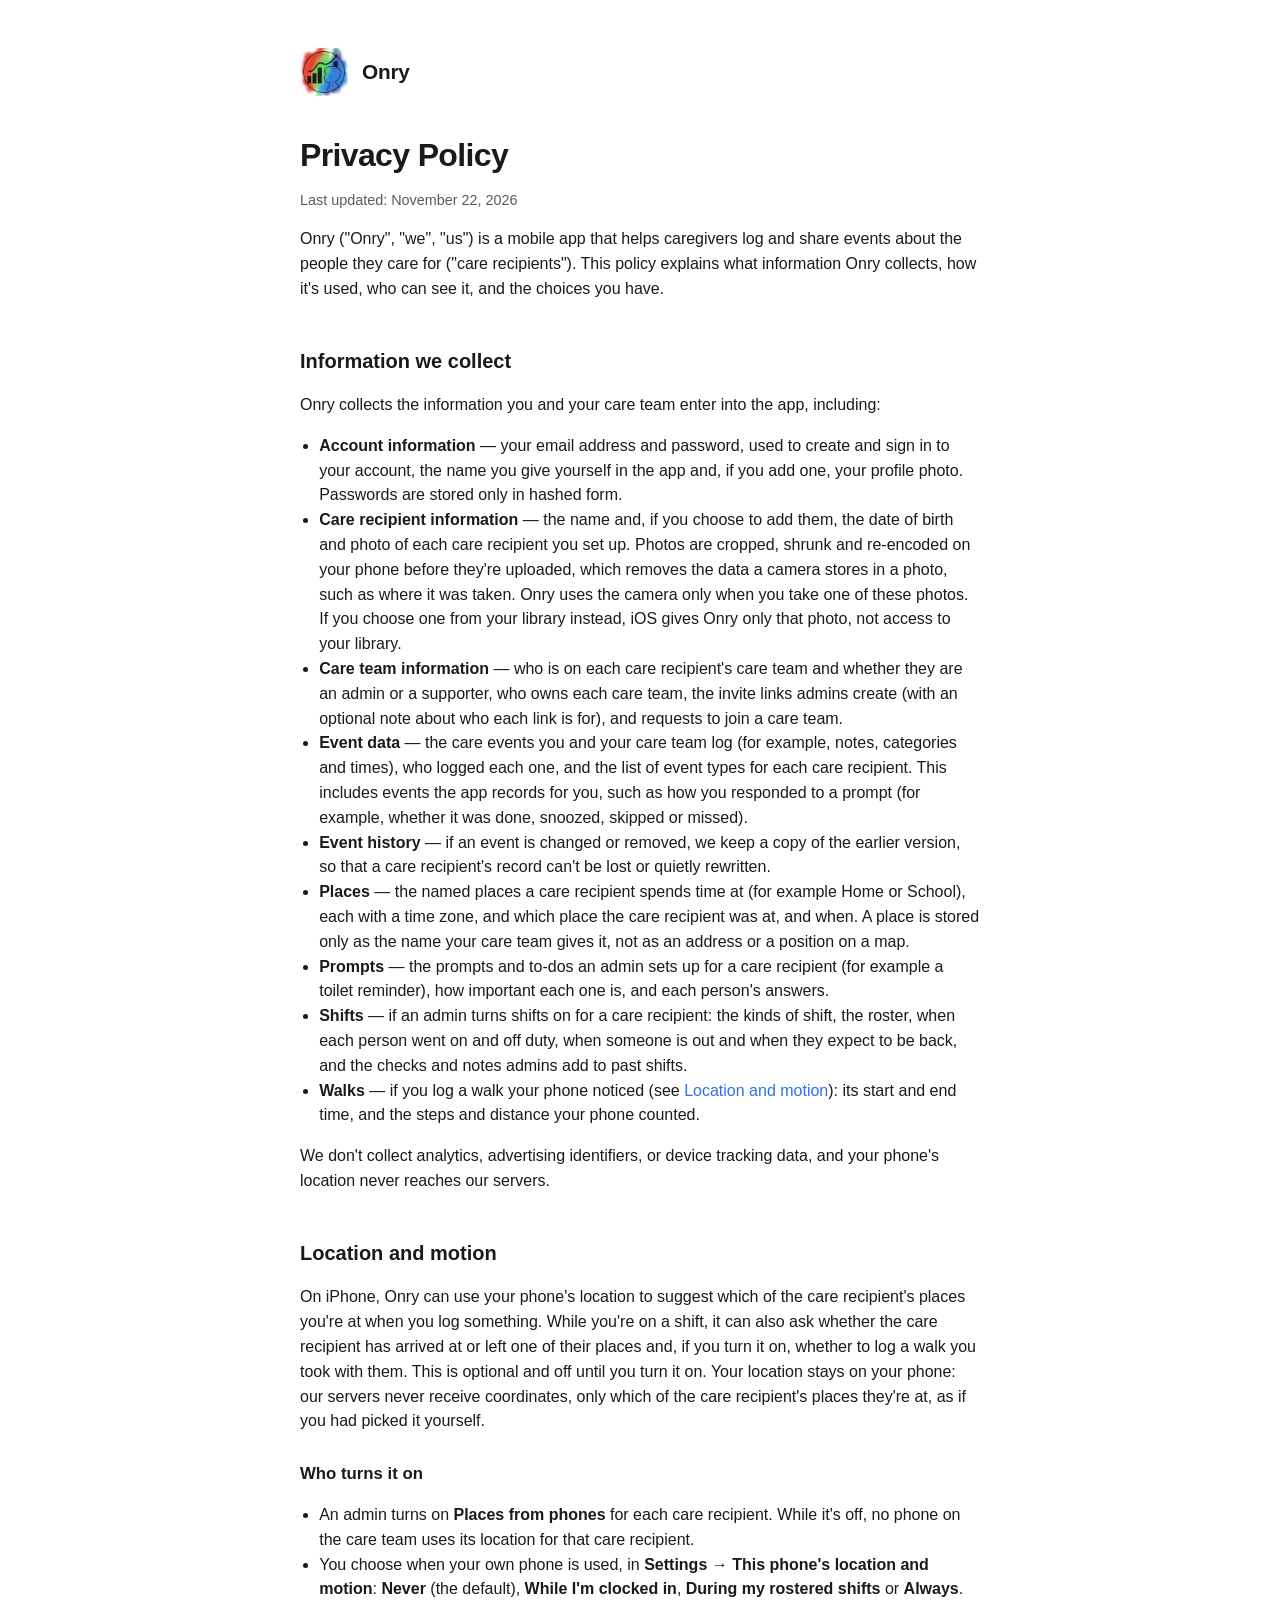
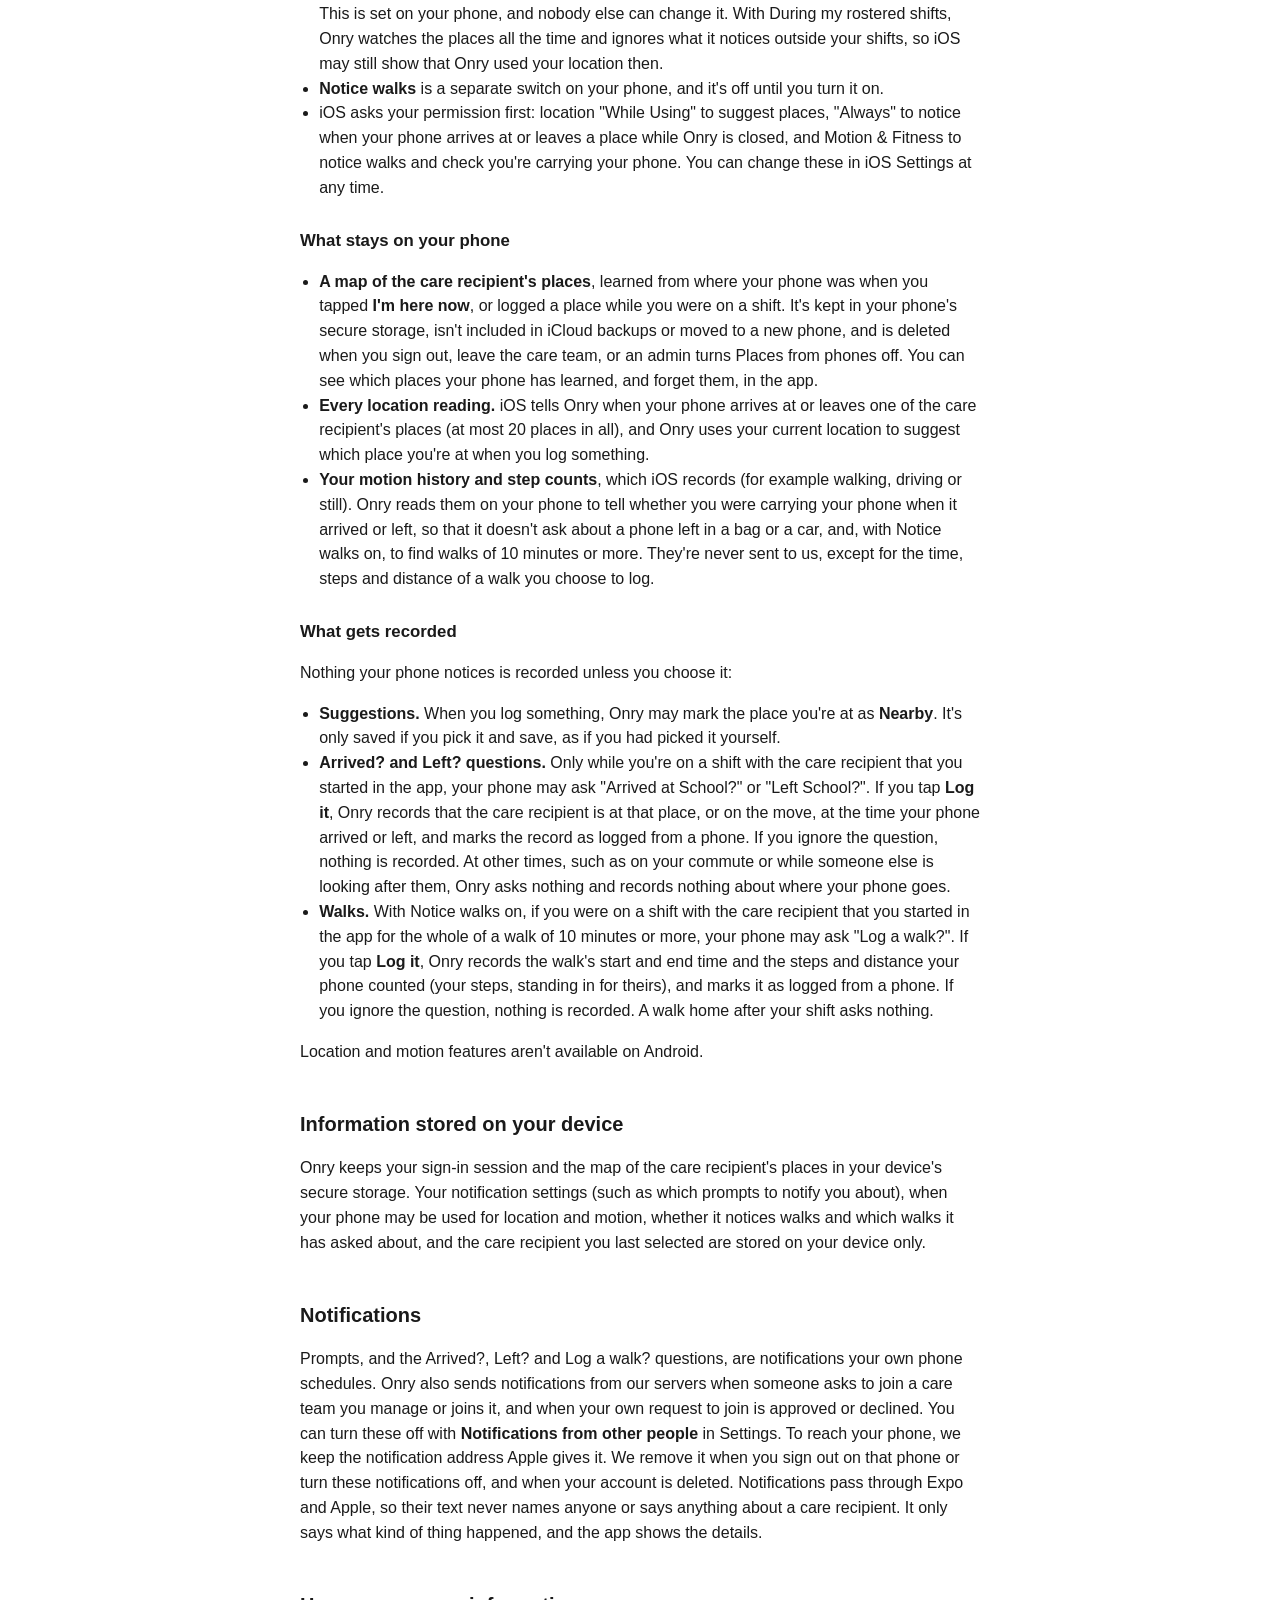
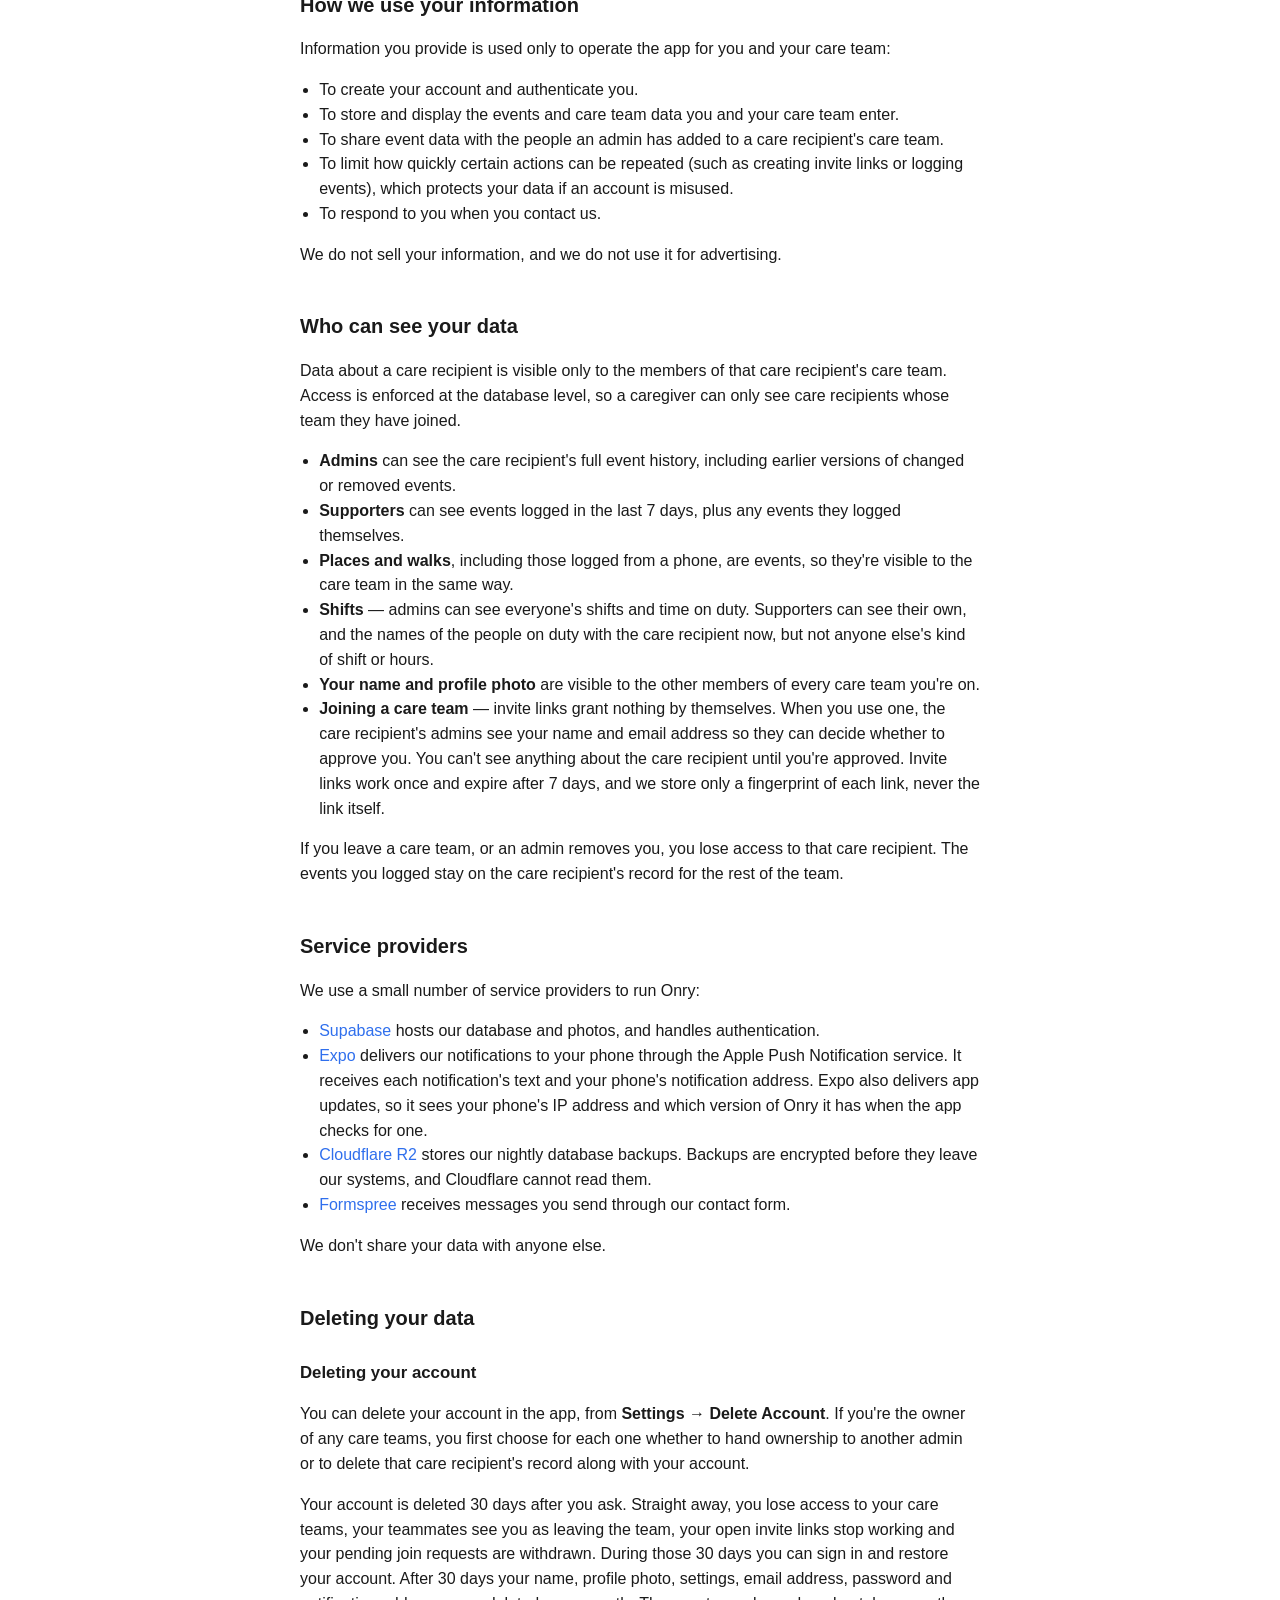
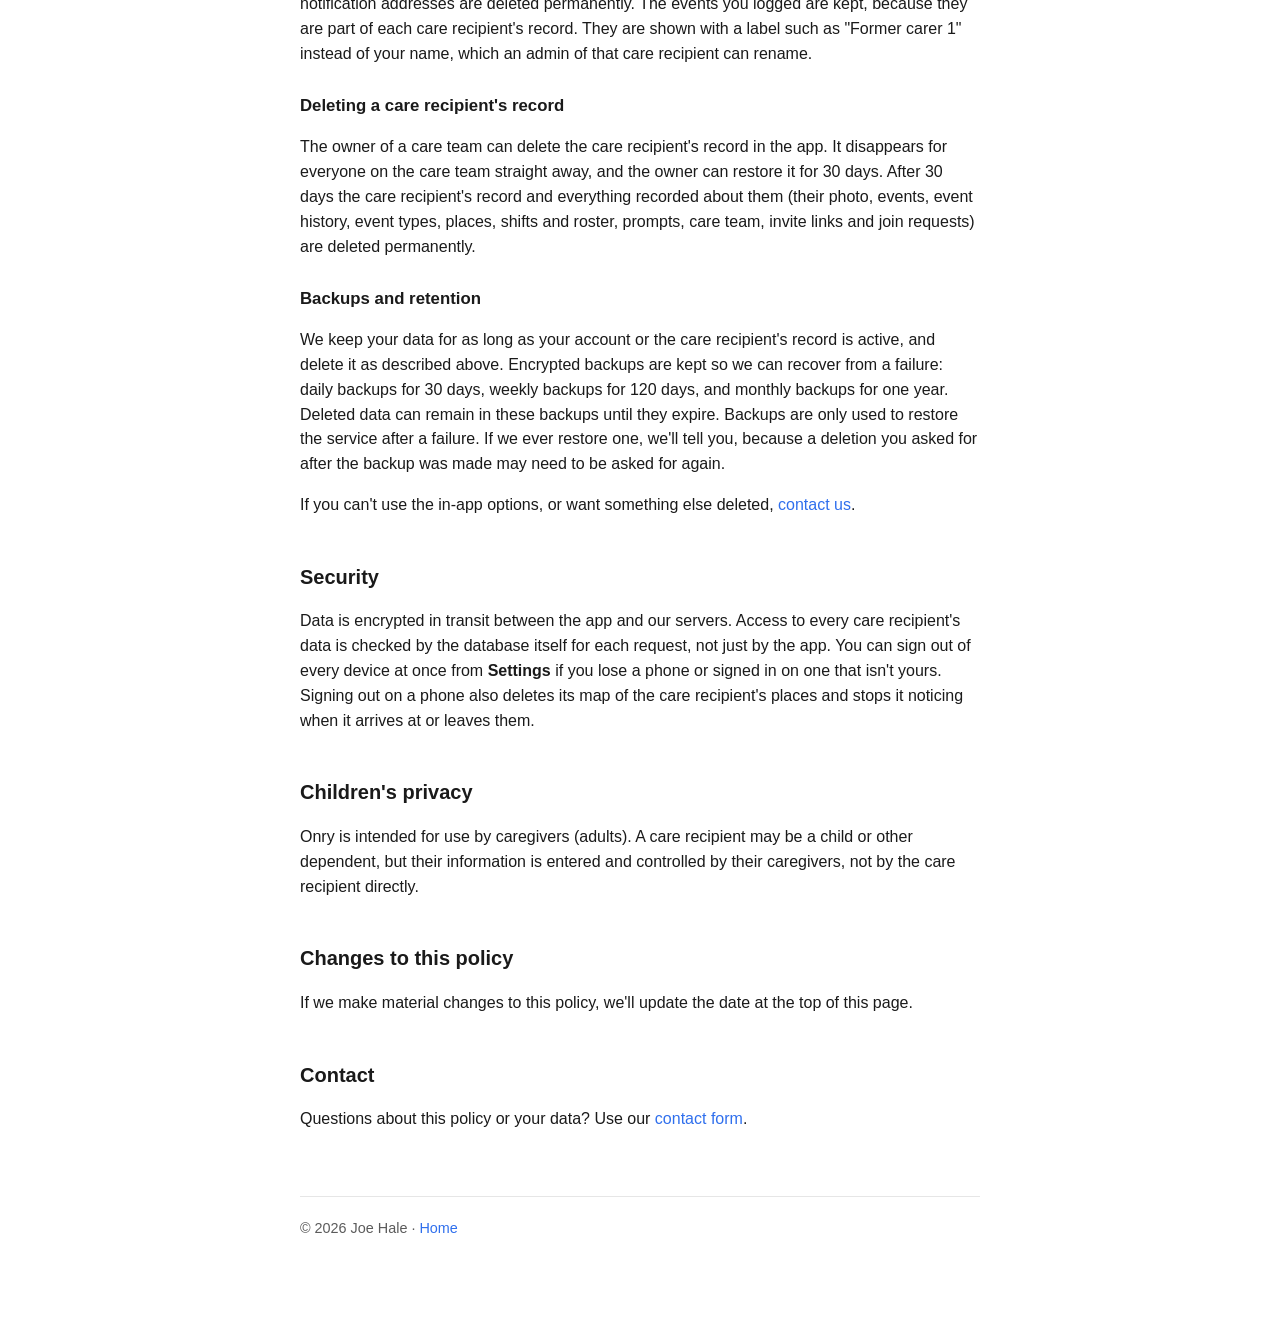
==== commit 198a772a: "📝 Cover the walks the phone notices, behind Notice walks (jjhale/onry#310) The phone asks Log a walk" ====
--- a/privacy/index.html
+++ b/privacy/index.html
@@ -37,6 +37,7 @@
         <li><strong>Places</strong> — the named places a care recipient spends time at (for example Home or School), each with a time zone, and which place the care recipient was at, and when. A place is stored only as the name your care team gives it, not as an address or a position on a map.</li>
         <li><strong>Prompts</strong> — the prompts and to-dos an admin sets up for a care recipient (for example a toilet reminder), how important each one is, and each person's answers.</li>
         <li><strong>Shifts</strong> — if an admin turns shifts on for a care recipient: the kinds of shift, the roster, when each person went on and off duty, when someone is out and when they expect to be back, and the checks and notes admins add to past shifts.</li>
+        <li><strong>Walks</strong> — if you log a walk your phone noticed (see <a href="#location-and-motion">Location and motion</a>): its start and end time, and the steps and distance your phone counted.</li>
       </ul>
       <p>
         We don't collect analytics, advertising identifiers, or device tracking data, and your
@@ -47,7 +48,8 @@
       <p>
         On iPhone, Onry can use your phone's location to suggest which of the care recipient's
         places you're at when you log something. While you're on a shift, it can also ask
-        whether the care recipient has arrived at or left one of their places. This is optional
+        whether the care recipient has arrived at or left one of their places and, if you turn
+        it on, whether to log a walk you took with them. This is optional
         and off until you turn it on. Your location stays on your phone: our servers never
         receive coordinates, only which of the care recipient's places they're at, as if you
         had picked it yourself.
@@ -56,19 +58,21 @@
       <ul>
         <li>An admin turns on <strong>Places from phones</strong> for each care recipient. While it's off, no phone on the care team uses its location for that care recipient.</li>
         <li>You choose when your own phone is used, in <strong>Settings → This phone's location and motion</strong>: <strong>Never</strong> (the default), <strong>While I'm clocked in</strong>, <strong>During my rostered shifts</strong> or <strong>Always</strong>. This is set on your phone, and nobody else can change it. With During my rostered shifts, Onry watches the places all the time and ignores what it notices outside your shifts, so iOS may still show that Onry used your location then.</li>
-        <li>iOS asks your permission first: location "While Using" to suggest places, "Always" to notice when your phone arrives at or leaves a place while Onry is closed, and Motion &amp; Fitness. You can change these in iOS Settings at any time.</li>
+        <li><strong>Notice walks</strong> is a separate switch on your phone, and it's off until you turn it on.</li>
+        <li>iOS asks your permission first: location "While Using" to suggest places, "Always" to notice when your phone arrives at or leaves a place while Onry is closed, and Motion &amp; Fitness to notice walks and check you're carrying your phone. You can change these in iOS Settings at any time.</li>
       </ul>
       <h3>What stays on your phone</h3>
       <ul>
         <li><strong>A map of the care recipient's places</strong>, learned from where your phone was when you tapped <strong>I'm here now</strong>, or logged a place while you were on a shift. It's kept in your phone's secure storage, isn't included in iCloud backups or moved to a new phone, and is deleted when you sign out, leave the care team, or an admin turns Places from phones off. You can see which places your phone has learned, and forget them, in the app.</li>
         <li><strong>Every location reading.</strong> iOS tells Onry when your phone arrives at or leaves one of the care recipient's places (at most 20 places in all), and Onry uses your current location to suggest which place you're at when you log something.</li>
-        <li><strong>Your motion history</strong>, which iOS records (for example walking, driving or still). Onry reads it on your phone to tell whether you were carrying your phone when it arrived or left, so that it doesn't ask about a phone left in a bag or a car. It's never sent to us.</li>
+        <li><strong>Your motion history and step counts</strong>, which iOS records (for example walking, driving or still). Onry reads them on your phone to tell whether you were carrying your phone when it arrived or left, so that it doesn't ask about a phone left in a bag or a car, and, with Notice walks on, to find walks of 10 minutes or more. They're never sent to us, except for the time, steps and distance of a walk you choose to log.</li>
       </ul>
       <h3>What gets recorded</h3>
-      <p>Nothing about a care recipient's location is recorded unless you choose it:</p>
+      <p>Nothing your phone notices is recorded unless you choose it:</p>
       <ul>
         <li><strong>Suggestions.</strong> When you log something, Onry may mark the place you're at as <strong>Nearby</strong>. It's only saved if you pick it and save, as if you had picked it yourself.</li>
         <li><strong>Arrived? and Left? questions.</strong> Only while you're on a shift with the care recipient that you started in the app, your phone may ask "Arrived at School?" or "Left School?". If you tap <strong>Log it</strong>, Onry records that the care recipient is at that place, or on the move, at the time your phone arrived or left, and marks the record as logged from a phone. If you ignore the question, nothing is recorded. At other times, such as on your commute or while someone else is looking after them, Onry asks nothing and records nothing about where your phone goes.</li>
+        <li><strong>Walks.</strong> With Notice walks on, if you were on a shift with the care recipient that you started in the app for the whole of a walk of 10 minutes or more, your phone may ask "Log a walk?". If you tap <strong>Log it</strong>, Onry records the walk's start and end time and the steps and distance your phone counted (your steps, standing in for theirs), and marks it as logged from a phone. If you ignore the question, nothing is recorded. A walk home after your shift asks nothing.</li>
       </ul>
       <p>
         Location and motion features aren't available on Android.
@@ -78,14 +82,15 @@
       <p>
         Onry keeps your sign-in session and the map of the care recipient's places in your
         device's secure storage. Your notification settings (such as which prompts to notify you
-        about), when your phone may be used for location and motion, and the care recipient you
-        last selected are stored on your device only.
+        about), when your phone may be used for location and motion, whether it notices walks
+        and which walks it has asked about, and the care recipient you last selected are stored
+        on your device only.
       </p>
 
       <h2>Notifications</h2>
       <p>
-        Prompts, and the Arrived? and Left? questions, are notifications your own phone
-        schedules. Onry also sends notifications from our servers when someone asks to join a
+        Prompts, and the Arrived?, Left? and Log a walk? questions, are notifications your own
+        phone schedules. Onry also sends notifications from our servers when someone asks to join a
         care team you manage or joins it, and when your own request to join is approved or
         declined. You can turn these off with <strong>Notifications from other people</strong> in
         Settings. To reach your phone, we keep the notification address Apple gives it. We remove
@@ -115,7 +120,7 @@
       <ul>
         <li><strong>Admins</strong> can see the care recipient's full event history, including earlier versions of changed or removed events.</li>
         <li><strong>Supporters</strong> can see events logged in the last 7 days, plus any events they logged themselves.</li>
-        <li><strong>Places</strong>, including those logged from a phone, are events, so they're visible to the care team in the same way.</li>
+        <li><strong>Places and walks</strong>, including those logged from a phone, are events, so they're visible to the care team in the same way.</li>
         <li><strong>Shifts</strong> — admins can see everyone's shifts and time on duty. Supporters can see their own, and the names of the people on duty with the care recipient now, but not anyone else's kind of shift or hours.</li>
         <li><strong>Your name and profile photo</strong> are visible to the other members of every care team you're on.</li>
         <li>
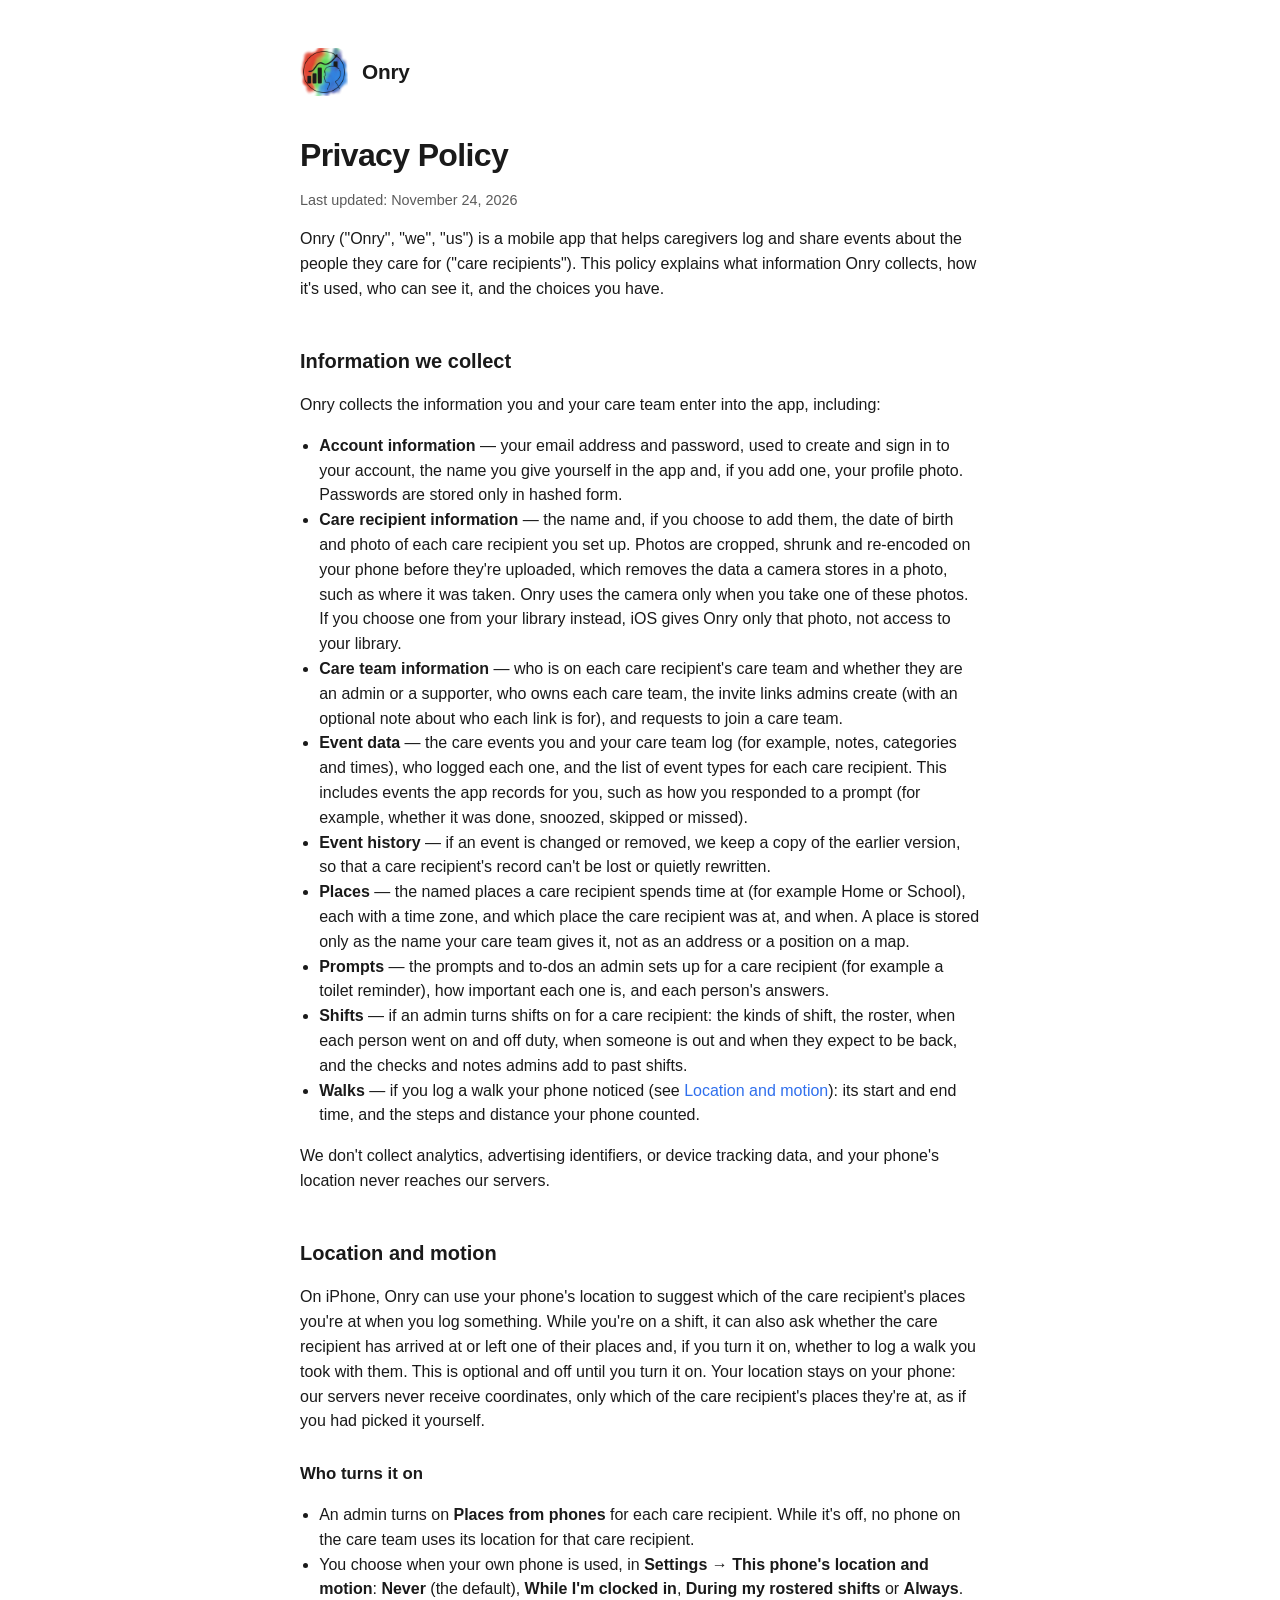
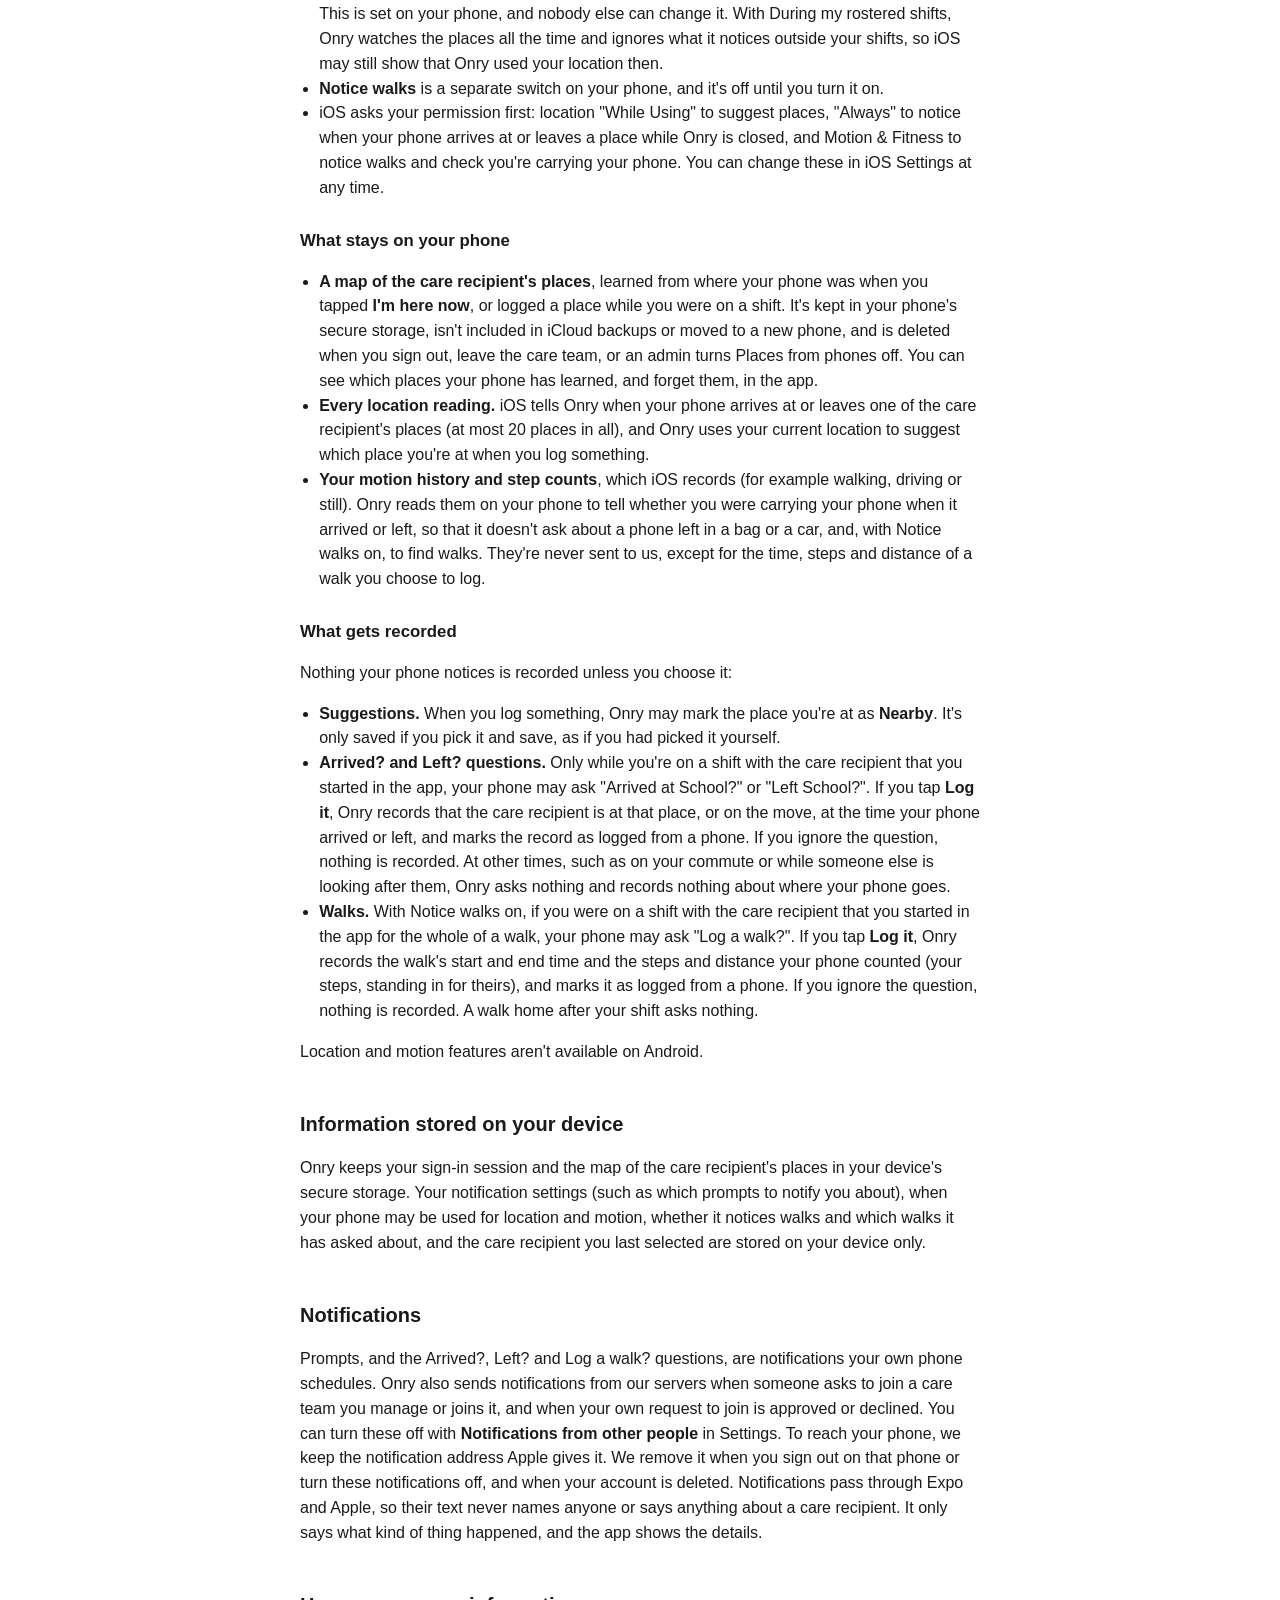
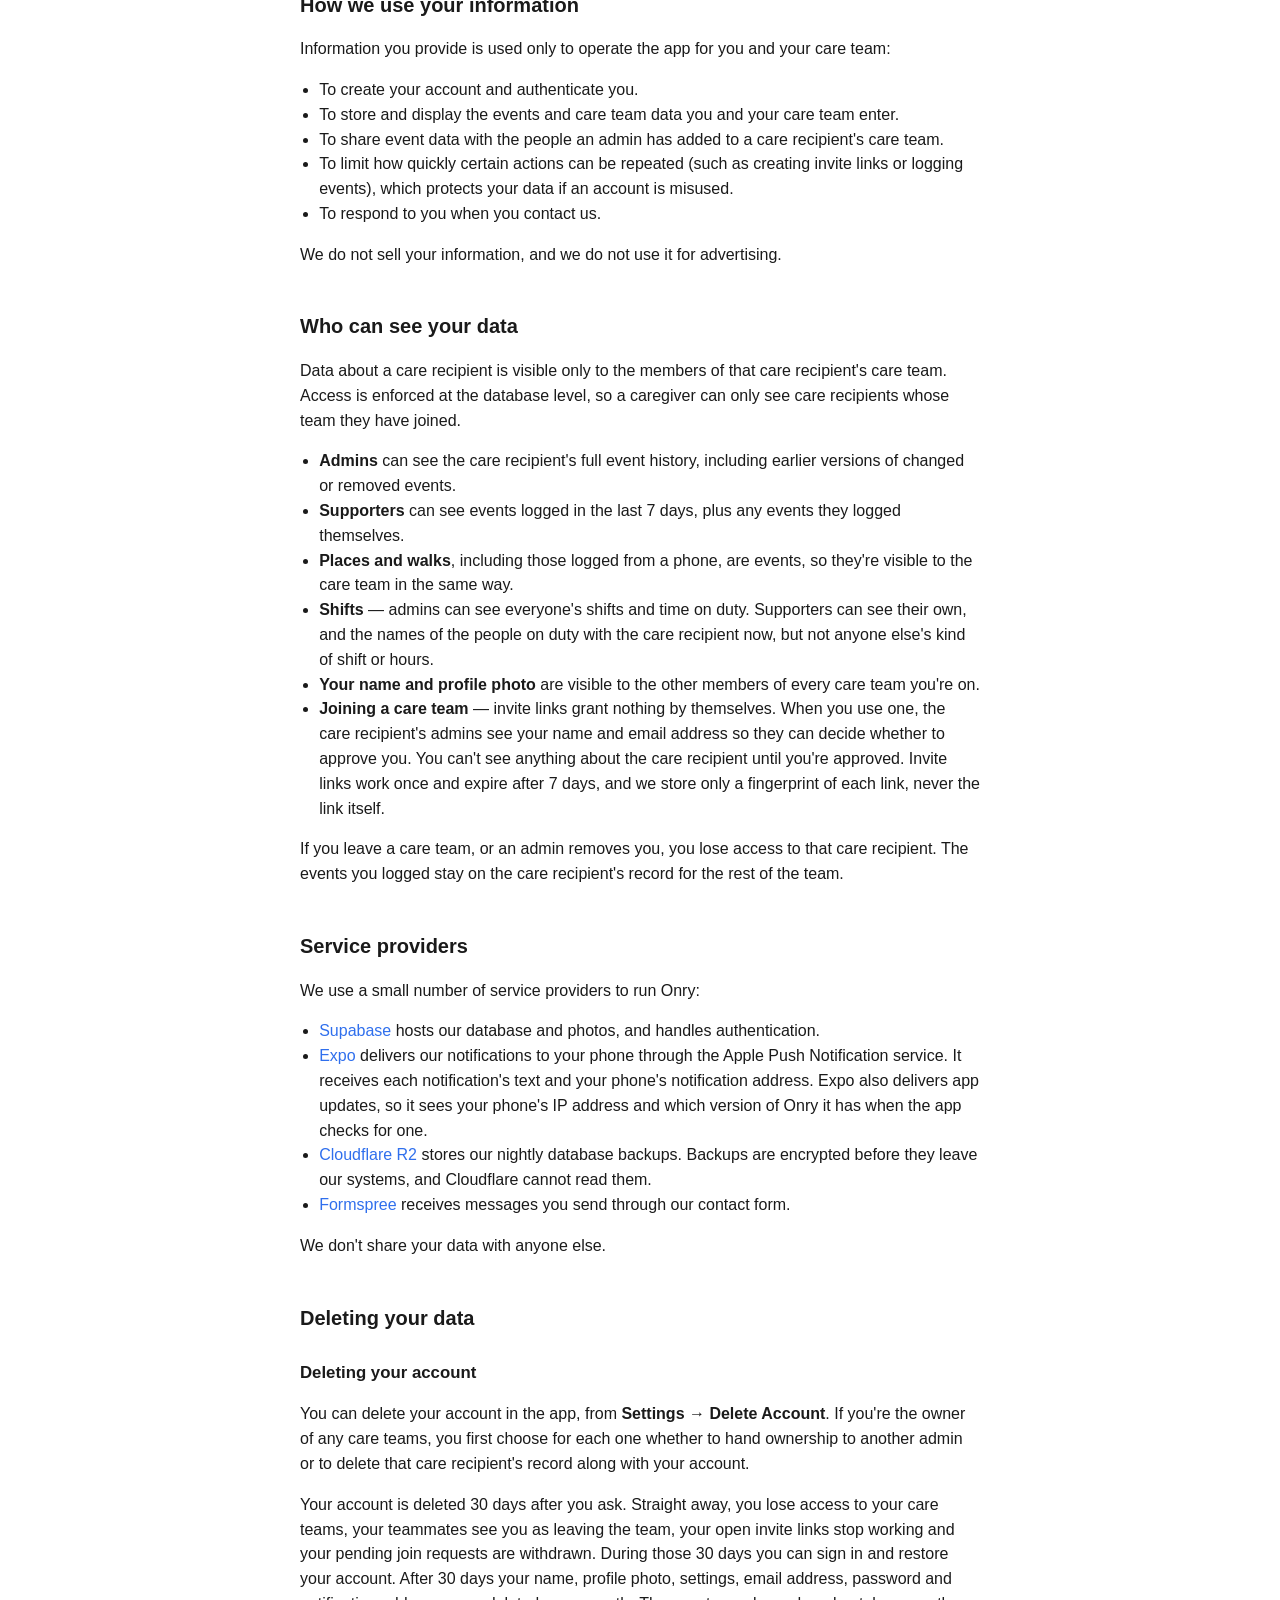
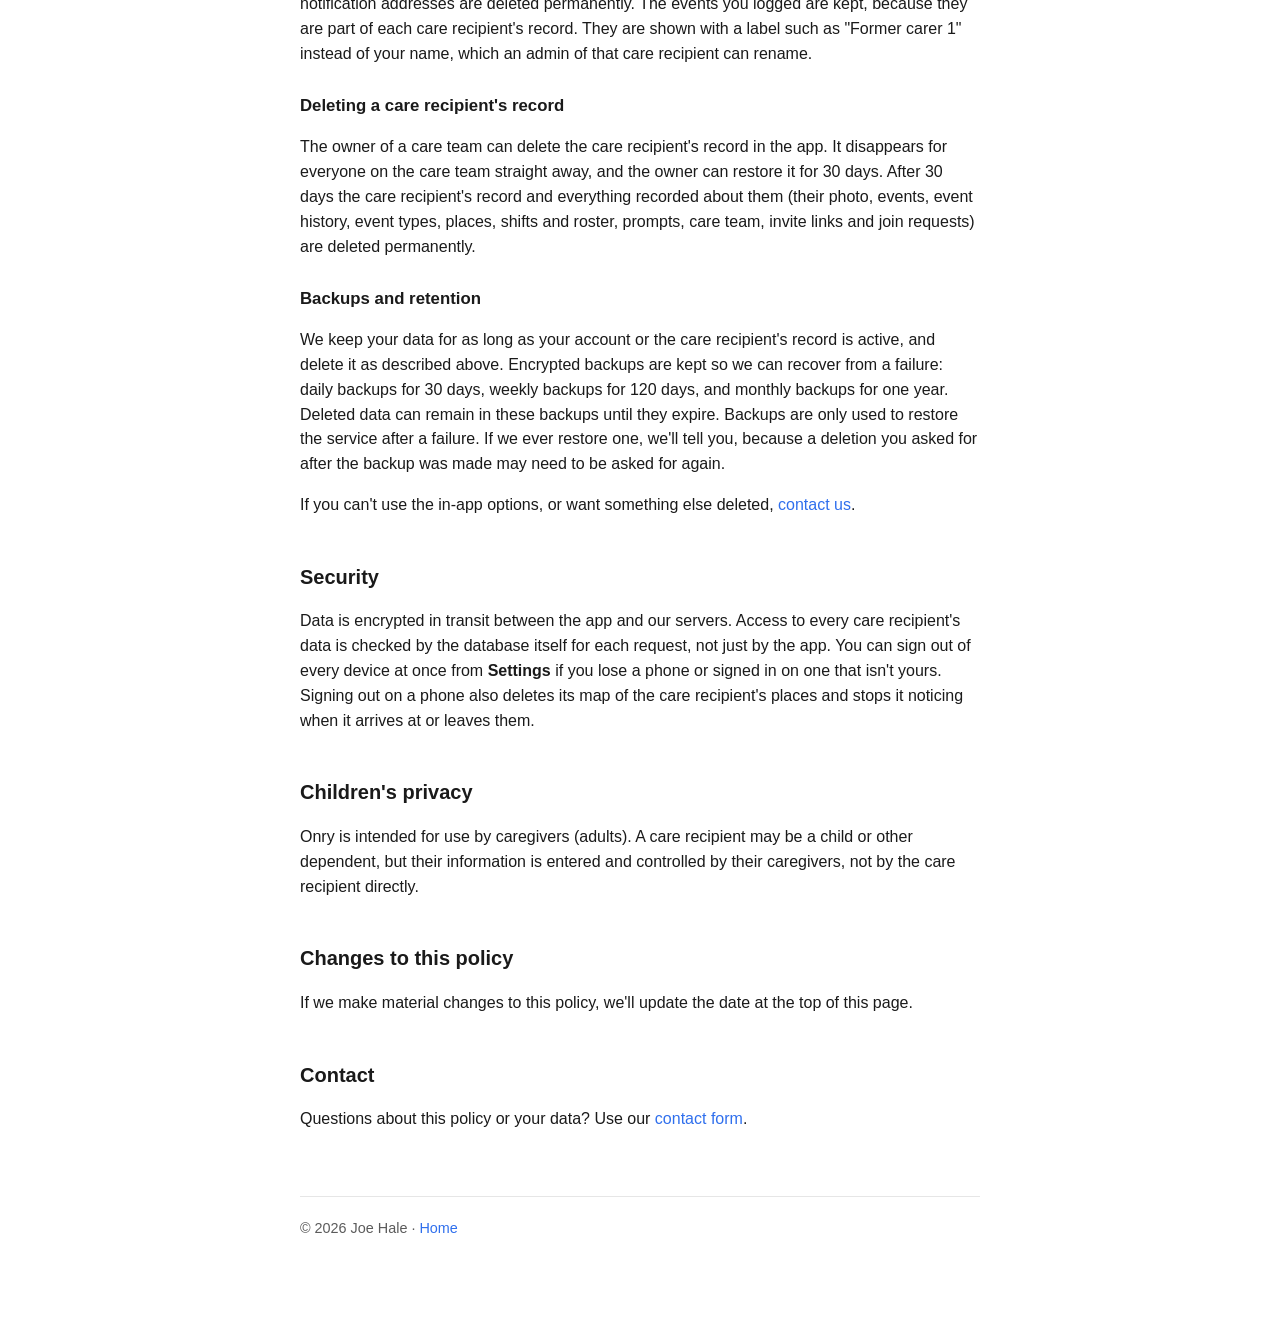
==== commit fd569550: "📝 Drop the walk length from the privacy policy, and date it November 24 onry main now asks about wal" ====
--- a/privacy/index.html
+++ b/privacy/index.html
@@ -18,7 +18,7 @@
 
     <main>
       <h1>Privacy Policy</h1>
-      <p class="updated">Last updated: November 22, 2026</p>
+      <p class="updated">Last updated: November 24, 2026</p>
 
       <p>
         Onry ("Onry", "we", "us") is a mobile app that helps caregivers log and share
@@ -65,14 +65,14 @@
       <ul>
         <li><strong>A map of the care recipient's places</strong>, learned from where your phone was when you tapped <strong>I'm here now</strong>, or logged a place while you were on a shift. It's kept in your phone's secure storage, isn't included in iCloud backups or moved to a new phone, and is deleted when you sign out, leave the care team, or an admin turns Places from phones off. You can see which places your phone has learned, and forget them, in the app.</li>
         <li><strong>Every location reading.</strong> iOS tells Onry when your phone arrives at or leaves one of the care recipient's places (at most 20 places in all), and Onry uses your current location to suggest which place you're at when you log something.</li>
-        <li><strong>Your motion history and step counts</strong>, which iOS records (for example walking, driving or still). Onry reads them on your phone to tell whether you were carrying your phone when it arrived or left, so that it doesn't ask about a phone left in a bag or a car, and, with Notice walks on, to find walks of 10 minutes or more. They're never sent to us, except for the time, steps and distance of a walk you choose to log.</li>
+        <li><strong>Your motion history and step counts</strong>, which iOS records (for example walking, driving or still). Onry reads them on your phone to tell whether you were carrying your phone when it arrived or left, so that it doesn't ask about a phone left in a bag or a car, and, with Notice walks on, to find walks. They're never sent to us, except for the time, steps and distance of a walk you choose to log.</li>
       </ul>
       <h3>What gets recorded</h3>
       <p>Nothing your phone notices is recorded unless you choose it:</p>
       <ul>
         <li><strong>Suggestions.</strong> When you log something, Onry may mark the place you're at as <strong>Nearby</strong>. It's only saved if you pick it and save, as if you had picked it yourself.</li>
         <li><strong>Arrived? and Left? questions.</strong> Only while you're on a shift with the care recipient that you started in the app, your phone may ask "Arrived at School?" or "Left School?". If you tap <strong>Log it</strong>, Onry records that the care recipient is at that place, or on the move, at the time your phone arrived or left, and marks the record as logged from a phone. If you ignore the question, nothing is recorded. At other times, such as on your commute or while someone else is looking after them, Onry asks nothing and records nothing about where your phone goes.</li>
-        <li><strong>Walks.</strong> With Notice walks on, if you were on a shift with the care recipient that you started in the app for the whole of a walk of 10 minutes or more, your phone may ask "Log a walk?". If you tap <strong>Log it</strong>, Onry records the walk's start and end time and the steps and distance your phone counted (your steps, standing in for theirs), and marks it as logged from a phone. If you ignore the question, nothing is recorded. A walk home after your shift asks nothing.</li>
+        <li><strong>Walks.</strong> With Notice walks on, if you were on a shift with the care recipient that you started in the app for the whole of a walk, your phone may ask "Log a walk?". If you tap <strong>Log it</strong>, Onry records the walk's start and end time and the steps and distance your phone counted (your steps, standing in for theirs), and marks it as logged from a phone. If you ignore the question, nothing is recorded. A walk home after your shift asks nothing.</li>
       </ul>
       <p>
         Location and motion features aren't available on Android.
